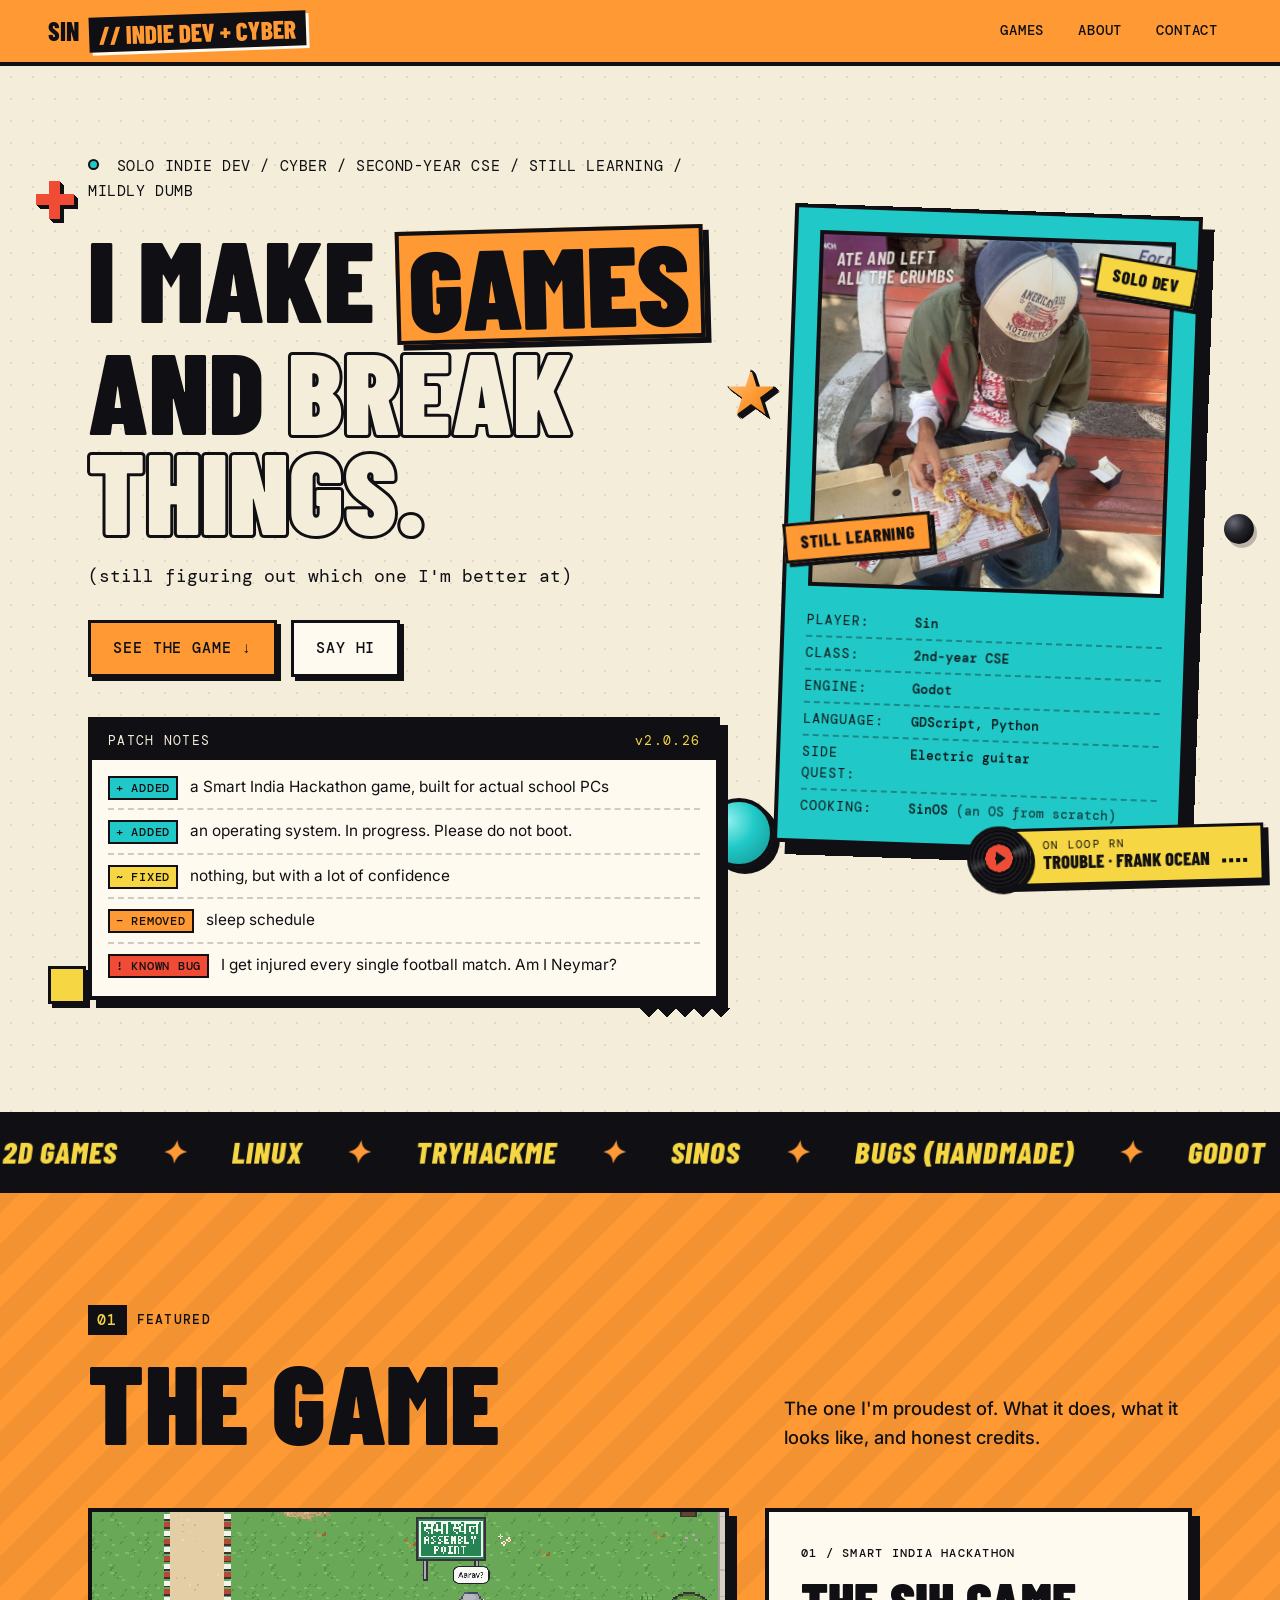
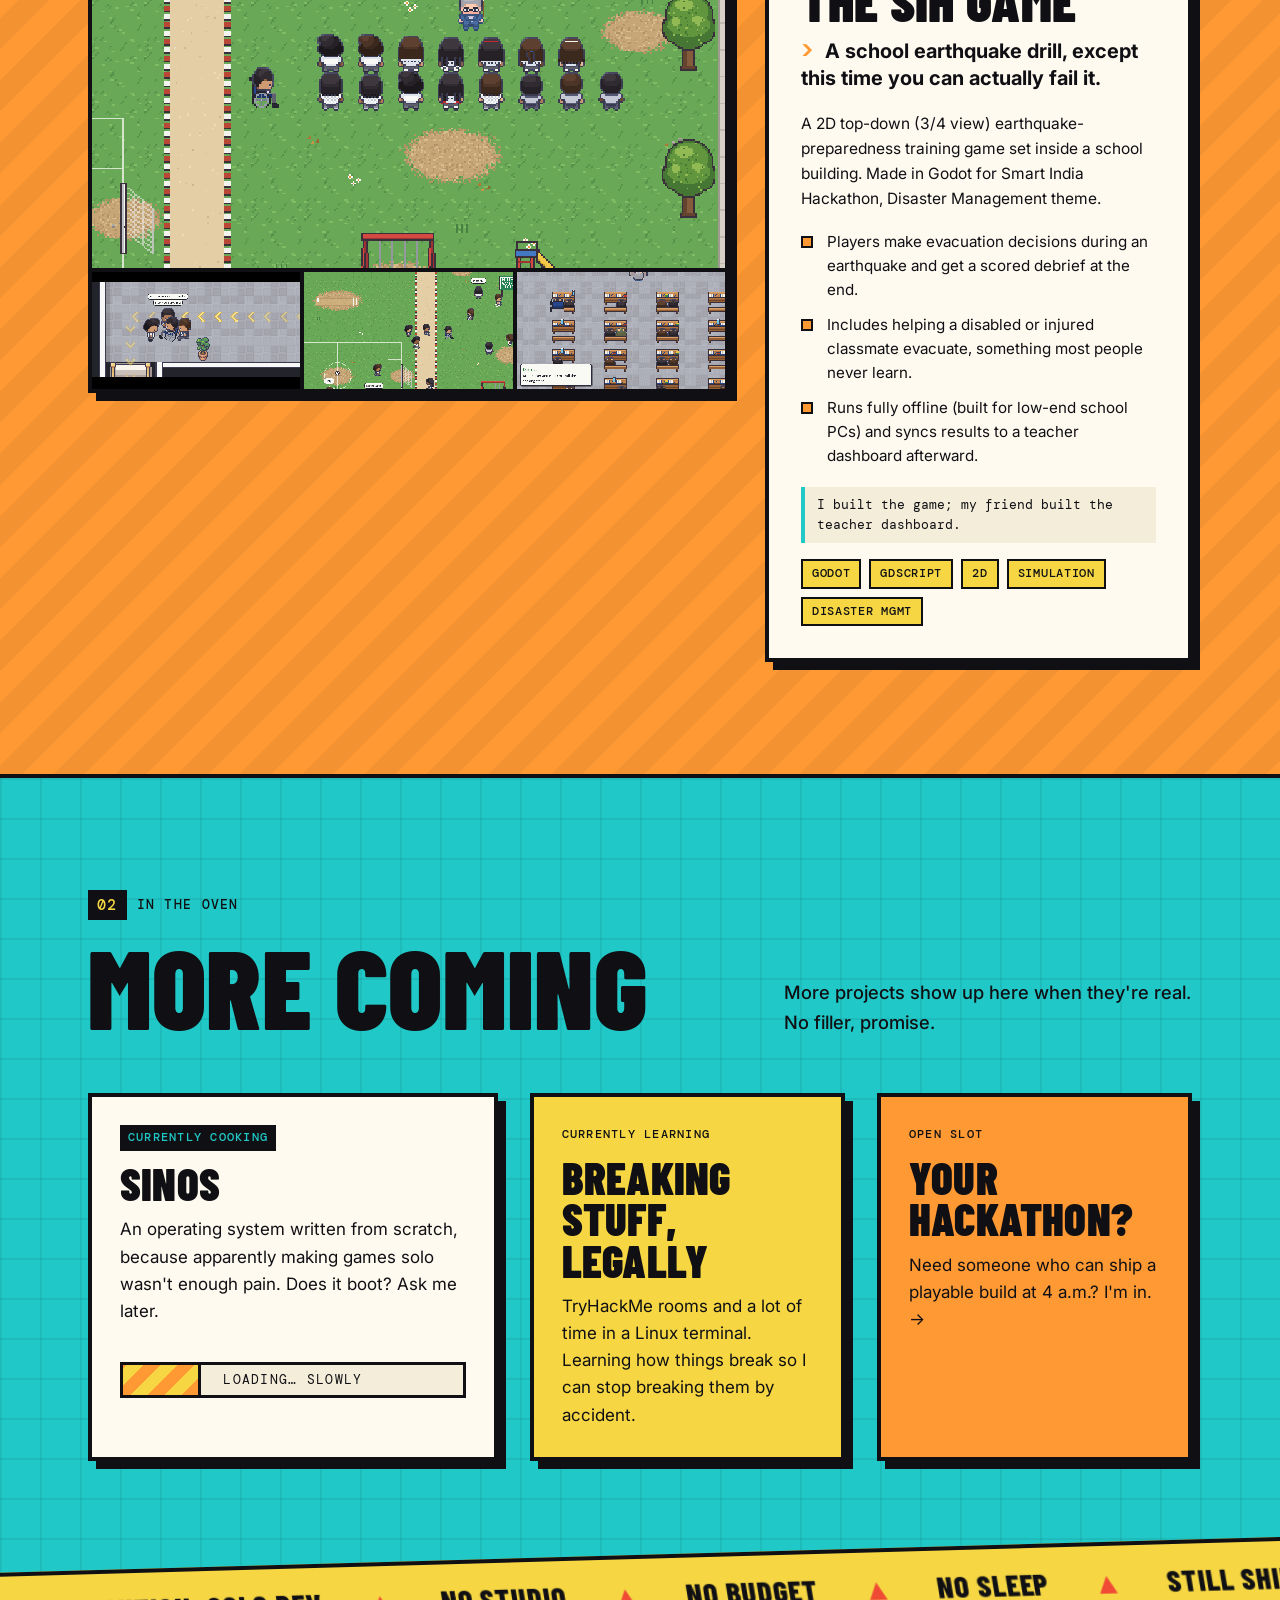
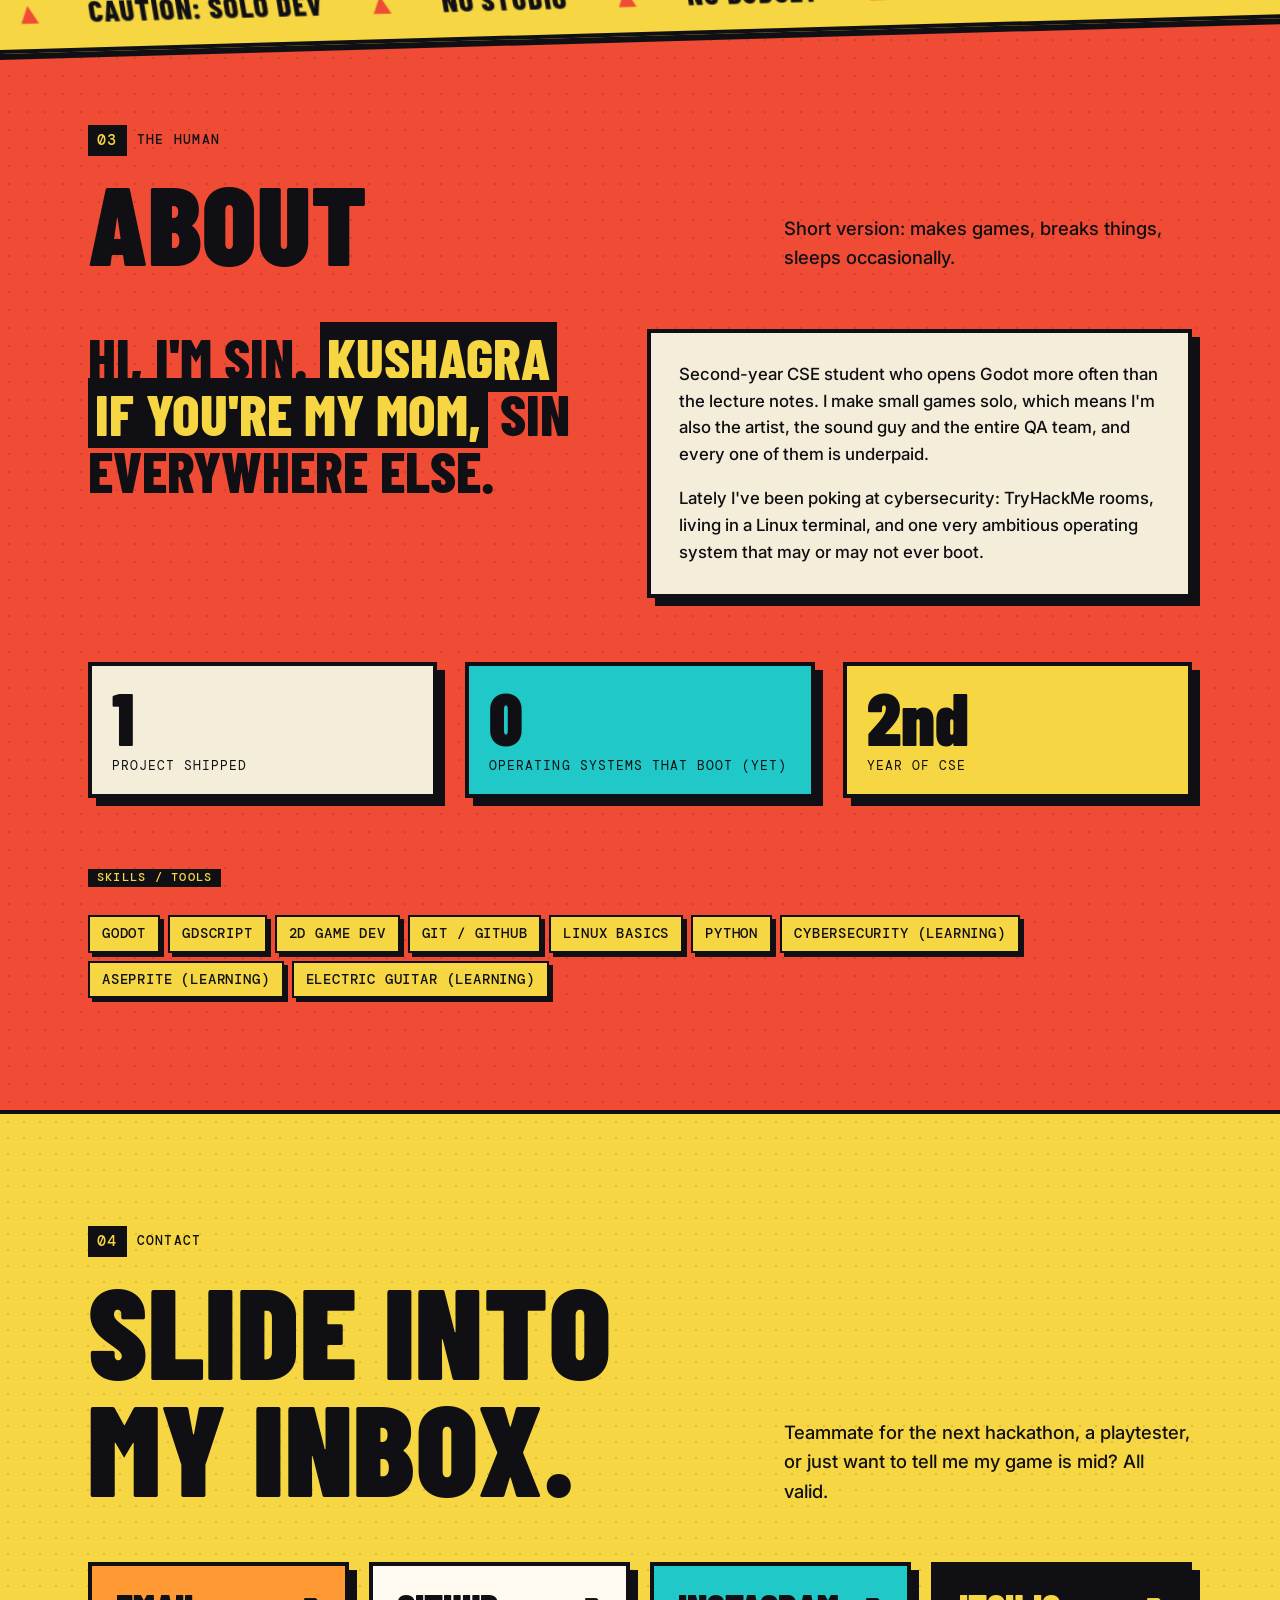
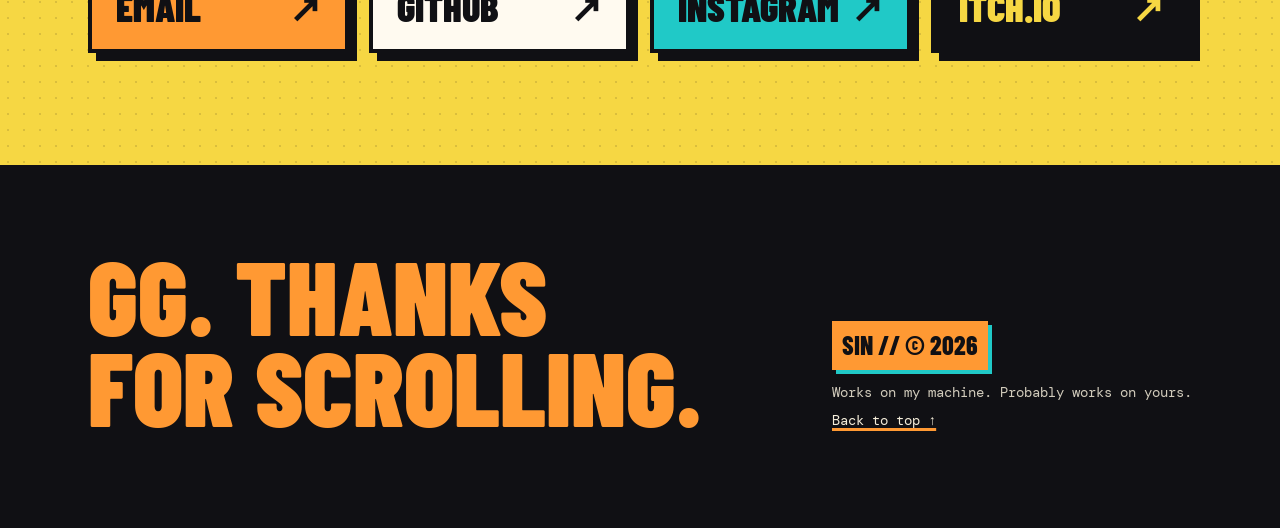
==== index.html @ 2dbda4a0 "Portfolio site" ====
<!DOCTYPE html>
<html lang="en">
<head>
  <meta charset="utf-8">
  <meta name="viewport" content="width=device-width, initial-scale=1">
  <title>SIN // INDIE DEV + CYBER</title>
  <meta name="description" content="Sin: solo indie game dev, second-year CSE student, learning cybersecurity. Makes games, breaks things.">
  <meta name="theme-color" content="#ff9933">
  <link rel="icon" href="data:image/svg+xml,%3Csvg xmlns='http://www.w3.org/2000/svg' viewBox='0 0 64 64'%3E%3Crect x='4' y='4' width='56' height='56' fill='%23ff9933' stroke='%23101014' stroke-width='6'/%3E%3Ctext x='32' y='45' font-family='Arial Black,Arial,sans-serif' font-weight='900' font-size='34' text-anchor='middle' fill='%23101014'%3ES%3C/text%3E%3C/svg%3E">

  <meta property="og:type" content="website">
  <meta property="og:title" content="SIN // INDIE DEV + CYBER">
  <meta property="og:description" content="I make games and break things. Still figuring out which one I'm better at.">
  <!-- TODO: once the site is live, add a preview image for link shares:
       <meta property="og:image" content="https://YOUR-USERNAME.github.io/REPO/assets/img/og.png"> -->

  <link rel="preconnect" href="https://fonts.googleapis.com">
  <link rel="preconnect" href="https://fonts.gstatic.com" crossorigin>
  <link href="https://fonts.googleapis.com/css2?family=Barlow+Condensed:wght@700;800;900&family=DM+Mono:wght@400;500&family=Inter:wght@400;500;700&display=swap" rel="stylesheet">
  <link rel="stylesheet" href="css/style.css">
</head>
<body>
  <a class="skip-link" href="#main">Skip to content</a>

  <!-- NAV -->
  <header class="topbar">
    <a class="badge" href="#top" aria-label="Sin, back to top">
      <span class="badge-name">SIN</span>
      <span class="badge-tag">// INDIE DEV + CYBER</span>
    </a>
    <nav class="nav" aria-label="Main">
      <a href="#games">Games</a>
      <a href="#about">About</a>
      <a href="#contact">Contact</a>
    </nav>
  </header>

  <main id="main">

    <!-- HERO (paper band) -->
    <section class="band band-paper hero" id="top">
      <!-- decorative floating shapes -->
      <div class="bg-shapes" aria-hidden="true">
        <span class="shape s-star"   style="--k:0.25"><i></i></span>
        <span class="shape s-circle" style="--k:0.12"><i></i></span>
        <span class="shape s-square" style="--k:0.3"><i></i></span>
        <span class="shape s-plus"   style="--k:0.18"><i></i></span>
        <span class="shape s-zig"    style="--k:0.22"><i></i></span>
        <span class="shape s-dot"    style="--k:0.2"><i></i></span>
      </div>
      <div class="wrap hero-grid">

        <div class="hero-text">
          <p class="status-line">
            <span class="dot" aria-hidden="true"></span>
            SOLO INDIE DEV / CYBER / SECOND-YEAR CSE / STILL LEARNING / MILDLY DUMB
          </p>
          <h1 class="headline">
            I make <mark>games</mark> and <span class="outline">break things.</span>
          </h1>
          <p class="subhead">(still figuring out which one I'm better at)</p>
          <div class="hero-actions">
            <a class="btn" href="#games">See the game ↓</a>
            <a class="btn btn-alt" href="#contact">Say hi</a>
          </div>
        </div>

        <!-- Profile card. Photo: save it as assets/img/me.jpg and it replaces the placeholder. -->
        <aside class="profile" aria-label="Profile" data-tilt="10">
          <div class="profile-screen">
            <div class="profile-placeholder" aria-hidden="true">
              <span class="profile-initial">S</span>
              <span class="profile-ph-text">no photo yet.<br>just vibes.</span>
            </div>
            <img class="profile-photo" src="assets/img/me.jpg" alt="Sin on a bench, face hidden under a cap, finishing a pizza" width="900" height="1200" fetchpriority="high" decoding="async" hidden>
            <span class="photo-caption">Ate and left<br>all the crumbs</span>
            <span class="tape tape-a">SOLO DEV</span>
            <span class="tape tape-b">STILL LEARNING</span>
          </div>
          <dl class="profile-stats">
            <div><dt>Player</dt><dd>Sin</dd></div>
            <div><dt>Class</dt><dd>2nd-year CSE</dd></div>
            <div><dt>Engine</dt><dd>Godot</dd></div>
            <div><dt>Language</dt><dd>GDScript, Python</dd></div>
            <div><dt>Side quest</dt><dd>Electric guitar</dd></div>
            <div><dt>Cooking</dt><dd>SinOS <span class="muted">(an OS from scratch)</span></dd></div>
          </dl>
        </aside>

        <div class="patch card">
          <p class="patch-title"><span>PATCH NOTES</span><span class="patch-ver">v2.0.26</span></p>
          <ul class="patch-list">
            <li><b class="p-add">+ ADDED</b> a Smart India Hackathon game, built for actual school PCs</li>
            <li><b class="p-add">+ ADDED</b> an operating system. In progress. Please do not boot.</li>
            <li><b class="p-fix">~ FIXED</b> nothing, but with a lot of confidence</li>
            <li><b class="p-del">− REMOVED</b> sleep schedule</li>
            <li><b class="p-bug">! KNOWN BUG</b> I get injured every single football match. Am I Neymar?</li>
          </ul>
        </div>

      </div>
    </section>

    <!-- TICKER (decorative) -->
    <div class="ticker" aria-hidden="true">
      <div class="ticker-track" data-dir="-1" data-speed="70">
        <span>GODOT</span><span>GDSCRIPT</span><span>2D GAMES</span><span>LINUX</span><span>TRYHACKME</span><span>SINOS</span><span>BUGS (HANDMADE)</span>
        <span>GODOT</span><span>GDSCRIPT</span><span>2D GAMES</span><span>LINUX</span><span>TRYHACKME</span><span>SINOS</span><span>BUGS (HANDMADE)</span>
      </div>
    </div>

    <!-- 01 GAMES (saffron band; cards come from js/projects.js) -->
    <section class="band band-saffron" id="games" aria-labelledby="games-title">
      <div class="wrap">
        <div class="section-head">
          <div>
            <p class="kicker"><span class="section-num">01</span> Featured</p>
            <h2 id="games-title">The game</h2>
          </div>
          <p class="section-desc">The one I'm proudest of. What it does, what it looks like, and honest credits.</p>
        </div>
        <div id="projects" class="projects">
          <noscript><p class="note">Turn on JavaScript to see the projects.</p></noscript>
        </div>
      </div>
    </section>

    <!-- 02 MORE COMING (teal band) -->
    <section class="band band-teal" id="more" aria-labelledby="more-title">
      <div class="wrap">
        <div class="section-head">
          <div>
            <p class="kicker"><span class="section-num">02</span> In the oven</p>
            <h2 id="more-title">More coming</h2>
          </div>
          <p class="section-desc">More projects show up here when they're real. No filler, promise.</p>
        </div>
        <div class="cook-grid">
          <article class="card cook cook-main">
            <p class="label">Currently cooking</p>
            <h3 class="cook-title">SinOS</h3>
            <p>An operating system written from scratch, because apparently making games solo wasn't enough pain. Does it boot? Ask me later.</p>
            <div class="progress" role="img" aria-label="Progress: loading, slowly">
              <span class="progress-fill"></span>
              <span class="progress-text">LOADING… SLOWLY</span>
            </div>
          </article>
          <article class="card cook cook-yellow">
            <p class="label">Currently learning</p>
            <h3 class="cook-title">Breaking stuff, legally</h3>
            <p>TryHackMe rooms and a lot of time in a Linux terminal. Learning how things break so I can stop breaking them by accident.</p>
          </article>
          <a class="card cook cook-saffron cook-link" href="#contact">
            <p class="label">Open slot</p>
            <h3 class="cook-title">Your hackathon?</h3>
            <p>Need someone who can ship a playable build at 4 a.m.? I'm in. →</p>
          </a>
        </div>
      </div>
    </section>

    <!-- BELT 2 (decorative, runs the other way) -->
    <div class="ticker ticker-alt" aria-hidden="true">
      <div class="ticker-track" data-dir="1" data-speed="55">
        <span>CAUTION: SOLO DEV</span><span>NO STUDIO</span><span>NO BUDGET</span><span>NO SLEEP</span><span>STILL SHIPPING</span><span>AM I NEYMAR</span>
        <span>CAUTION: SOLO DEV</span><span>NO STUDIO</span><span>NO BUDGET</span><span>NO SLEEP</span><span>STILL SHIPPING</span><span>AM I NEYMAR</span>
      </div>
    </div>

    <!-- 03 ABOUT (red band) -->
    <section class="band band-red" id="about" aria-labelledby="about-title">
      <div class="wrap">
        <div class="section-head">
          <div>
            <p class="kicker"><span class="section-num">03</span> The human</p>
            <h2 id="about-title">About</h2>
          </div>
          <p class="section-desc">Short version: makes games, breaks things, sleeps occasionally.</p>
        </div>
        <div class="about-grid">
          <p class="about-lead">Hi, I'm Sin. <span class="hl">Kushagra if you're my mom,</span> Sin everywhere else.</p>
          <div class="about-body">
            <p>Second-year CSE student who opens Godot more often than the lecture notes. I make small games solo, which means I'm also the artist, the sound guy and the entire QA team, and every one of them is underpaid.</p>
            <p>Lately I've been poking at cybersecurity: TryHackMe rooms, living in a Linux terminal, and one very ambitious operating system that may or may not ever boot.</p>
          </div>
        </div>

        <div class="stats">
          <div class="stat stat-paper"><span class="stat-num" data-count="projects">1</span><span class="stat-label">project shipped</span></div>
          <div class="stat stat-teal"><span class="stat-num">0</span><span class="stat-label">operating systems that boot (yet)</span></div>
          <div class="stat stat-yellow"><span class="stat-num">2nd</span><span class="stat-label">year of CSE</span></div>
        </div>

        <h3 class="label skills-label">Skills / tools</h3>
        <!-- Add a skill: copy one <li> and change the text. -->
        <ul class="tags tags-big">
          <li>Godot</li>
          <li>GDScript</li>
          <li>2D game dev</li>
          <li>Git / GitHub</li>
          <li>Linux basics</li>
          <li>Python</li>
          <li>Cybersecurity (learning)</li>
          <li>Aseprite (learning)</li>
          <li>Electric guitar (learning)</li>
        </ul>
      </div>
    </section>

    <!-- 04 CONTACT (yellow band) -->
    <section class="band band-yellow" id="contact" aria-labelledby="contact-title">
      <div class="wrap">
        <div class="section-head">
          <div>
            <p class="kicker"><span class="section-num">04</span> Contact</p>
            <h2 id="contact-title" class="contact-title">Slide into<br>my inbox.</h2>
          </div>
          <p class="section-desc">Teammate for the next hackathon, a playtester, or just want to tell me my game is mid? All valid.</p>
        </div>
        <!-- A button with an empty href stays hidden, so nothing shows up as a dead link. -->
        <div class="contact-links">
          <a class="contact-btn c-saffron" href="mailto:rickrolloperator@gmail.com" data-contact><span>Email</span><span aria-hidden="true">↗</span></a>
          <a class="contact-btn c-white" href="https://github.com/bigg-whale" data-contact target="_blank" rel="noopener"><span>GitHub</span><span aria-hidden="true">↗</span></a>
          <a class="contact-btn c-teal" href="https://www.instagram.com/yash_5am/" data-contact target="_blank" rel="noopener"><span>Instagram</span><span aria-hidden="true">↗</span></a>
          <a class="contact-btn c-ink" href="https://bigbonee.itch.io/" data-contact target="_blank" rel="noopener"><span>itch.io</span><span aria-hidden="true">↗</span></a>
        </div>
        <p class="contact-empty card">Links coming soon. Still picking usernames that aren't taken.</p>
      </div>
    </section>

  </main>

  <footer class="footer">
    <div class="wrap footer-inner">
      <p class="footer-big">GG. Thanks<br>for scrolling.</p>
      <div class="footer-meta">
        <p class="footer-brand">SIN // © 2026</p>
        <p class="footer-joke">Works on my machine. Probably works on yours.</p>
        <a class="footer-top" href="#top">Back to top ↑</a>
      </div>
    </div>
  </footer>

  <!-- Music player. Never autoplays. Swap the song: replace assets/audio/trouble.mp3 and edit the track name below. -->
  <div class="player" id="player">
    <button class="player-btn disc" type="button" aria-label="Play music" aria-pressed="false">
      <span class="disc-spin" aria-hidden="true"></span>
      <span class="icon-play" aria-hidden="true"></span>
    </button>
    <div class="player-info">
      <span class="player-label">ON LOOP RN</span>
      <span class="player-track">Trouble · Frank Ocean</span>
    </div>
    <span class="eq" aria-hidden="true"><i></i><i></i><i></i><i></i></span>
    <audio src="assets/audio/trouble.mp3" preload="none" loop></audio>
  </div>

  <script src="js/projects.js"></script>
  <script src="js/render.js"></script>
  <script src="js/player.js"></script>
  <script src="js/motion.js"></script>
</body>
</html>
---- css/style.css ----
/* =====================================================================
   SIN // PORTFOLIO
   Change any colour here and it updates everywhere.
   ===================================================================== */
:root {
  --paper:   #f4edda;  /* background */
  --saffron: #ff9933;  /* MAIN: nav bar, highlights, buttons */
  --yellow:  #f6d743;  /* tags, small highlights */
  --teal:    #20c9c7;  /* contrast accent */
  --ink:     #101014;  /* text + borders */
  --white:   #fffaf0;  /* card backgrounds */
  --red:     #ef4b35;  /* About band */
  --border:  4px solid var(--ink);
  --shadow:  8px 8px 0 var(--ink);
  --shadow-sm: 4px 4px 0 var(--ink);

  --font-head: "Barlow Condensed", "Arial Narrow", Impact, sans-serif;
  --font-body: "Inter", system-ui, -apple-system, "Segoe UI", sans-serif;
  --font-mono: "DM Mono", ui-monospace, "Cascadia Mono", Consolas, monospace;

  --max: 1200px;
  --gutter: clamp(16px, 4vw, 48px);
}

/* ---------- base ---------- */
*, *::before, *::after { box-sizing: border-box; }

html { overflow-x: clip; scroll-behavior: smooth; scroll-padding-top: 80px; -webkit-text-size-adjust: 100%; }

body {
  margin: 0;
  background: var(--paper);
  color: var(--ink);
  font-family: var(--font-body);
  font-size: 17px;
  line-height: 1.6;
  overflow-x: clip;
}

img, video { display: block; max-width: 100%; height: auto; }

h1, h2, h3 { margin: 0; font-family: var(--font-head); text-transform: uppercase; line-height: 0.92; letter-spacing: 0.005em; }

p { margin: 0 0 1em; }
p:last-child { margin-bottom: 0; }

a { color: inherit; text-decoration: underline; text-decoration-color: var(--saffron); text-decoration-thickness: 3px; text-underline-offset: 3px; }

:focus-visible { outline: 3px solid var(--teal); outline-offset: 3px; }
.band-teal :focus-visible { outline-color: var(--ink); }

.muted { opacity: 0.7; }

.skip-link {
  position: absolute; left: 8px; top: -100px; z-index: 100;
  background: var(--ink); color: var(--paper); padding: 8px 14px; font-family: var(--font-mono);
}
.skip-link:focus { top: 8px; }

.label {
  font-family: var(--font-mono);
  font-size: 0.78rem;
  font-weight: 500;
  letter-spacing: 0.1em;
  text-transform: uppercase;
  margin: 0 0 0.75rem;
}

/* ---------- full-width colour bands ---------- */
.wrap { max-width: var(--max); margin: 0 auto; padding: 0 var(--gutter); }

.band { padding: clamp(64px, 9vw, 112px) 0; border-bottom: var(--border); position: relative; }
/* Each band's pattern lives on its own layer (::before) so the drift
   animation is a cheap transform instead of a repaint every frame. */
.band-paper, .band-teal, .band-red, .band-yellow { overflow: hidden; }
.band-paper::before, .band-teal::before, .band-red::before, .band-yellow::before {
  content: ""; position: absolute; inset: -40px; z-index: 0; pointer-events: none;
  background-position: 40px 40px; /* keeps the dots exactly where they were before the layer moved */
}
.band > .wrap { position: relative; z-index: 1; }

.band-paper { background-color: var(--paper); --tile: 22px; }
.band-paper::before {
  background-image: radial-gradient(rgba(16, 16, 20, 0.09) 1.2px, transparent 1.2px);
  background-size: 22px 22px;
}
.band-saffron { background-color: var(--saffron); overflow: hidden; }
.band-saffron::before {
  content: ""; position: absolute; top: 0; bottom: 0; left: -80px; right: -80px; z-index: 0; pointer-events: none;
  background-image: repeating-linear-gradient(-45deg, transparent 0 22px, rgba(16, 16, 20, 0.05) 22px 44px);
}
.band-saffron > .wrap { position: relative; z-index: 1; }
.band-teal { background-color: var(--teal); --tile: 40px; }
.band-teal::before {
  background-image:
    linear-gradient(rgba(16, 16, 20, 0.07) 2px, transparent 2px),
    linear-gradient(90deg, rgba(16, 16, 20, 0.07) 2px, transparent 2px);
  background-size: 40px 40px;
}
.band-red { background-color: var(--red); --tile: -18px; }
.band-red::before {
  background-image: radial-gradient(rgba(16, 16, 20, 0.14) 1.5px, transparent 1.5px);
  background-size: 18px 18px;
}
.band-yellow { background-color: var(--yellow); --tile: 16px; }
.band-yellow::before {
  background-image: radial-gradient(rgba(16, 16, 20, 0.12) 1.5px, transparent 1.5px);
  background-size: 16px 16px;
}

/* ---------- nav ---------- */
.topbar {
  position: sticky; top: 0; z-index: 50;
  display: flex; align-items: center; justify-content: space-between; flex-wrap: wrap;
  gap: 10px 24px;
  padding: 12px var(--gutter);
  background: var(--saffron);
  border-bottom: var(--border);
}

.badge { display: inline-flex; align-items: center; gap: 10px; text-decoration: none; font-family: var(--font-head); font-weight: 800; font-size: 1.6rem; line-height: 1; text-transform: uppercase; }
.badge-tag {
  background: var(--ink); color: var(--saffron);
  padding: 5px 10px 4px;
  transform: rotate(-2deg);
  box-shadow: 3px 3px 0 var(--white);
}

.nav { display: flex; gap: 6px; }
.nav a {
  font-family: var(--font-mono); font-size: 0.85rem; font-weight: 500; text-transform: uppercase; letter-spacing: 0.06em;
  text-decoration: none;
  padding: 6px 12px;
  border: 2px solid transparent;
}
.nav a:hover { border-color: var(--ink); background: var(--white); box-shadow: 3px 3px 0 var(--ink); }

/* ---------- section heads: title left, line right ---------- */
.section-head {
  display: flex; flex-wrap: wrap; align-items: flex-end; justify-content: space-between;
  gap: 16px 48px; margin-bottom: clamp(32px, 5vw, 56px);
}
.kicker {
  display: flex; align-items: center; gap: 10px; margin: 0 0 14px;
  font-family: var(--font-mono); font-size: 0.8rem; font-weight: 500; letter-spacing: 0.1em; text-transform: uppercase;
}
.section-num {
  font-family: var(--font-mono); font-weight: 500; font-size: 0.95rem;
  background: var(--ink); color: var(--yellow);
  padding: 3px 9px;
}
.section-head h2 { font-size: clamp(3rem, 10vw, 7rem); font-weight: 900; }
.section-desc { max-width: 34ch; font-size: clamp(1rem, 2vw, 1.15rem); font-weight: 500; margin: 0; }

/* ---------- buttons ---------- */
.btn {
  display: inline-block;
  font-family: var(--font-mono); font-weight: 500; font-size: 0.95rem; text-transform: uppercase; letter-spacing: 0.06em;
  text-decoration: none;
  padding: 13px 22px;
  background: var(--saffron); color: var(--ink);
  border: 3px solid var(--ink); box-shadow: var(--shadow-sm);
  transition: transform 0.12s ease, box-shadow 0.12s ease;
}
.btn-alt { background: var(--white); }
.btn:hover { transform: translate(-2px, -2px); box-shadow: 6px 6px 0 var(--ink); }
.btn:active { transform: translate(4px, 4px); box-shadow: 0 0 0 var(--ink); }
.band-saffron .btn:not(.btn-alt) { background: var(--yellow); }

/* ---------- cards ---------- */
.card {
  background: var(--white);
  border: var(--border);
  box-shadow: var(--shadow);
  transition: transform 0.15s ease, box-shadow 0.15s ease;
}
.card:hover { transform: translate(-3px, -3px); box-shadow: 11px 11px 0 var(--ink); }

/* =====================================================================
   HERO
   ===================================================================== */
.hero { padding-top: clamp(48px, 7vw, 88px); }

.hero-grid {
  display: grid;
  grid-template-columns: minmax(0, 1.55fr) minmax(280px, 1fr);
  grid-template-areas:
    "text  profile"
    "patch profile";
  gap: 40px clamp(32px, 5vw, 72px);
  align-items: start;
}
.hero-text { grid-area: text; }
.profile   { grid-area: profile; }
.patch     { grid-area: patch; }

.status-line {
  font-family: var(--font-mono); font-size: clamp(0.78rem, 2vw, 0.92rem); letter-spacing: 0.04em; line-height: 1.7;
  margin-bottom: 24px;
}
.dot {
  display: inline-block; width: 11px; height: 11px; margin-right: 8px; vertical-align: 1px;
  background: var(--teal); border: 2px solid var(--ink); border-radius: 50%;
  animation: blink 2.4s steps(1) infinite;
}
@keyframes blink { 50% { opacity: 0.2; } }

.headline { font-size: clamp(3.4rem, 9vw, 7.1rem); font-weight: 900; line-height: 0.88; }
.headline mark {
  background: var(--saffron); color: var(--ink);
  padding: 0 0.08em; margin: 0 -0.02em;
  border: var(--border); box-shadow: 6px 6px 0 var(--ink);
  display: inline-block; line-height: 0.92; transform: rotate(-1.5deg);
}
.headline .outline { color: var(--paper); -webkit-text-stroke: 6px var(--ink); paint-order: stroke fill; }
@supports not (-webkit-text-stroke: 1px black) { .headline .outline { color: var(--teal); } }

.subhead { font-family: var(--font-mono); font-size: clamp(0.95rem, 2.2vw, 1.1rem); margin: 22px 0 30px; }

.hero-actions, .project-links { display: flex; flex-wrap: wrap; gap: 14px; }

/* ---------- profile card ---------- */
.profile {
  position: relative;
  background: var(--teal);
  border: var(--border);
  box-shadow: 12px 12px 0 var(--ink);
  padding: 22px 22px 18px;
  transform: perspective(900px) rotate(2deg) rotateX(var(--rx, 0deg)) rotateY(var(--ry, 0deg));
  margin-top: 110px;
  transition: transform 0.2s ease;
}

.profile-screen {
  position: relative;
  aspect-ratio: 1;
  background: var(--ink);
  border: var(--border);
}
.profile-photo { position: absolute; inset: 0; width: 100%; height: 100%; object-fit: cover; object-position: center 40%; }
.profile-placeholder {
  position: absolute; inset: 0;
  display: flex; flex-direction: column; align-items: center; justify-content: center; gap: 6px;
  background:
    repeating-linear-gradient(0deg, rgba(255, 250, 240, 0.05) 0 2px, transparent 2px 5px),
    var(--ink);
  color: var(--saffron); text-align: center;
}
.profile-initial { font-family: var(--font-head); font-weight: 900; font-size: clamp(7rem, 16vw, 11rem); line-height: 0.8; color: var(--saffron); text-shadow: 6px 6px 0 var(--teal); }
.profile-ph-text { font-family: var(--font-mono); font-size: 0.8rem; color: var(--paper); opacity: 0.8; letter-spacing: 0.06em; }

.tape {
  position: absolute; z-index: 2;
  font-family: var(--font-head); font-weight: 800; font-size: 1.1rem; letter-spacing: 0.04em; text-transform: uppercase; line-height: 1;
  padding: 8px 14px;
  border: 3px solid var(--ink);
  box-shadow: var(--shadow-sm);
}
.tape-a { top: 16px; right: -26px; background: var(--yellow); transform: rotate(8deg); }
.tape-b { bottom: 26px; left: -30px; background: var(--saffron); transform: rotate(-7deg); }

.profile-stats { margin: 18px 0 0; font-family: var(--font-mono); font-size: 0.82rem; }
.profile-stats div { display: grid; grid-template-columns: 7.5em 1fr; gap: 10px; padding: 5px 0; border-bottom: 2px dashed rgba(16, 16, 20, 0.35); }
.profile-stats div:last-child { border-bottom: 0; }
.profile-stats dt { text-transform: uppercase; letter-spacing: 0.08em; }
.profile-stats dt::after { content: ":"; }
.profile-stats dd { margin: 0; font-weight: 500; }

/* ---------- patch notes ---------- */
.patch { padding: 0; max-width: 680px; }
.patch-title {
  display: flex; justify-content: space-between; align-items: center; margin: 0;
  background: var(--ink); color: var(--paper);
  font-family: var(--font-mono); font-size: 0.82rem; letter-spacing: 0.1em;
  padding: 9px 16px;
}
.patch-ver { color: var(--yellow); }
.patch-list { list-style: none; margin: 0; padding: 6px 16px 10px; }
.patch-list li { padding: 9px 0; border-bottom: 2px dashed rgba(16, 16, 20, 0.2); font-size: 0.96rem; }
.patch-list li:last-child { border-bottom: 0; }
.patch-list b { font-family: var(--font-mono); font-weight: 500; font-size: 0.78rem; letter-spacing: 0.06em; margin-right: 8px; padding: 2px 6px; border: 2px solid var(--ink); white-space: nowrap; }
.p-add { background: var(--teal); }
.p-fix { background: var(--yellow); }
.p-del { background: var(--saffron); }
.p-bug { background: var(--red); }

/* ---------- ticker ---------- */
.ticker {
  background: var(--ink); color: var(--yellow);
  border-bottom: var(--border);
  overflow: hidden; white-space: nowrap;
  font-family: var(--font-head); font-weight: 800; font-size: clamp(1.3rem, 3vw, 1.9rem); text-transform: uppercase; letter-spacing: 0.03em;
  padding: 12px 0;
}
.ticker-track { display: inline-flex; animation: ticker 32s linear infinite; }
.ticker span { padding: 0 22px; }
.ticker span::after { content: "✦"; margin-left: 44px; color: var(--saffron); }
@keyframes ticker { to { transform: translateX(-50%); } }

/* =====================================================================
   01 GAMES
   ===================================================================== */
.projects { display: grid; gap: 48px; }

.feature {
  display: grid;
  grid-template-columns: minmax(0, 1.5fr) minmax(0, 1fr);
  gap: clamp(24px, 3vw, 36px);
  align-items: start;
}
.feature-media { overflow: hidden; }
.feature-media .media { border-bottom: 0; }
.feature-info { padding: clamp(22px, 3vw, 32px); }

.media { border-bottom: var(--border); background: var(--ink); }
.media-main { width: 100%; aspect-ratio: 16 / 10; object-fit: cover; background: var(--ink); }

.media-placeholder {
  aspect-ratio: 16 / 10;
  display: flex; flex-direction: column; align-items: center; justify-content: center; gap: 10px;
  text-align: center; padding: 20px;
  background:
    repeating-linear-gradient(0deg, rgba(255, 250, 240, 0.04) 0 2px, transparent 2px 5px),
    var(--ink);
  color: var(--paper);
}
.media-placeholder-big { font-family: var(--font-head); font-weight: 900; text-transform: uppercase; font-size: clamp(1.8rem, 4.5vw, 3.2rem); line-height: 1; background: var(--yellow); color: var(--ink); border: 3px solid var(--ink); padding: 6px 14px; box-shadow: 5px 5px 0 var(--saffron); transform: rotate(-2deg); }
.media-placeholder-small { font-family: var(--font-mono); font-size: 0.85rem; opacity: 0.8; }

.shots { display: grid; }
.shots-multi { grid-template-columns: repeat(2, 1fr); gap: 4px; background: var(--ink); }
.shots-multi .shot:first-child { grid-column: 1 / -1; }
.shot { display: block; overflow: hidden; }
.shots-n4 { grid-template-columns: repeat(3, 1fr); }
.shot img { width: 100%; aspect-ratio: 16 / 9; object-fit: cover; image-rendering: pixelated; transition: transform 0.25s ease; }
.shot:hover img { transform: scale(1.03); }

.project-body { padding: clamp(20px, 3.5vw, 32px); }
.project-title { font-size: clamp(2.2rem, 5vw, 3.4rem); font-weight: 900; margin-bottom: 12px; }
.project-hook { font-size: clamp(1.08rem, 2.2vw, 1.25rem); font-weight: 700; line-height: 1.35; }
.project-hook::before { content: "> "; font-family: var(--font-mono); color: var(--saffron); }
.project-blurb { font-size: 0.97rem; }

.bullets { list-style: none; margin: 18px 0; padding: 0; display: grid; gap: 10px; font-size: 0.95rem; }
.bullets li { position: relative; padding-left: 26px; }
.bullets li::before {
  content: ""; position: absolute; left: 0; top: 0.42em;
  width: 12px; height: 12px; background: var(--saffron); border: 2px solid var(--ink);
}

.project-role { font-family: var(--font-mono); font-size: 0.8rem; background: var(--paper); border-left: 4px solid var(--teal); padding: 8px 12px; }
.project-links { margin-top: 22px; }

.project-grid { display: grid; gap: 32px; grid-template-columns: repeat(auto-fill, minmax(min(100%, 340px), 1fr)); }
.project-grid .project-title { font-size: clamp(1.8rem, 4vw, 2.4rem); }

/* ---------- tags ---------- */
.tags { list-style: none; margin: 16px 0 0; padding: 0; display: flex; flex-wrap: wrap; gap: 8px; }
.tags li {
  font-family: var(--font-mono); font-size: 0.75rem; font-weight: 500; text-transform: uppercase; letter-spacing: 0.06em;
  background: var(--yellow); color: var(--ink); border: 2px solid var(--ink); padding: 3px 9px;
}

/* =====================================================================
   02 MORE COMING
   ===================================================================== */
.cook-grid { display: grid; grid-template-columns: 1.3fr 1fr 1fr; gap: clamp(20px, 3vw, 32px); align-items: stretch; }
.cook { padding: clamp(20px, 3vw, 28px); display: flex; flex-direction: column; }
.cook-title { font-size: clamp(2rem, 4vw, 2.8rem); font-weight: 900; margin-bottom: 12px; }
.cook-yellow { background: var(--yellow); }
.cook-saffron { background: var(--saffron); }
.cook-link { text-decoration: none; }
.cook-link:hover .cook-title { text-decoration: underline; text-decoration-color: var(--ink); text-decoration-thickness: 4px; }
.cook-main .label { display: inline-block; align-self: flex-start; background: var(--ink); color: var(--teal); padding: 3px 8px; }

.progress { position: relative; margin-top: auto; height: 36px; border: 3px solid var(--ink); background: var(--paper); overflow: hidden; }
.cook-main p + .progress { margin-top: 20px; }
.progress-fill { position: absolute; inset: 0 auto 0 0; width: 23%; background: repeating-linear-gradient(-45deg, var(--saffron) 0 12px, var(--yellow) 12px 24px); border-right: 3px solid var(--ink); }
.progress-text { position: relative; display: flex; align-items: center; justify-content: center; height: 100%; font-family: var(--font-mono); font-size: 0.8rem; letter-spacing: 0.1em; }

/* =====================================================================
   03 ABOUT (red)
   ===================================================================== */
.about-grid { display: grid; grid-template-columns: 1fr 1.1fr; gap: clamp(28px, 5vw, 72px); align-items: start; }
.about-lead { font-family: var(--font-head); font-weight: 800; text-transform: uppercase; font-size: clamp(2.2rem, 5vw, 3.6rem); line-height: 0.98; margin: 0; }
.about-lead .hl { color: var(--yellow); background: var(--ink); padding: 0 0.12em; box-decoration-break: clone; -webkit-box-decoration-break: clone; }
.about-body { font-size: 1.05rem; font-weight: 500; background: var(--paper); border: var(--border); box-shadow: var(--shadow); padding: clamp(20px, 3vw, 28px); }

.stats { display: grid; grid-template-columns: repeat(3, 1fr); gap: clamp(16px, 2.5vw, 28px); margin: clamp(40px, 6vw, 64px) 0; }
.stat {
  display: flex; flex-direction: column; gap: 6px;
  padding: 18px 20px; color: var(--ink);
  border: var(--border); box-shadow: var(--shadow);
}
.stat-paper { background: var(--paper); }
.stat-teal { background: var(--teal); }
.stat-yellow { background: var(--yellow); }
.stat-num { font-family: var(--font-head); font-weight: 900; font-size: clamp(3rem, 7vw, 4.6rem); line-height: 0.9; }
.stat-label { font-family: var(--font-mono); font-size: 0.8rem; text-transform: uppercase; letter-spacing: 0.08em; }

.skills-label { display: inline-block; background: var(--ink); color: var(--yellow); padding: 3px 9px; }
.tags-big li { font-size: 0.85rem; padding: 6px 12px; box-shadow: var(--shadow-sm); }

/* =====================================================================
   04 CONTACT
   ===================================================================== */
.contact-title { font-size: clamp(3.2rem, 11vw, 8rem) !important; }

.contact-links { display: grid; grid-template-columns: repeat(auto-fit, minmax(min(100%, 230px), 1fr)); gap: 20px; }
.contact-btn {
  display: flex; justify-content: space-between; align-items: center;
  font-family: var(--font-head); font-weight: 900; font-size: clamp(1.7rem, 3.4vw, 2.4rem); text-transform: uppercase; line-height: 1; gap: 12px;
  text-decoration: none;
  padding: 22px 24px;
  border: var(--border); box-shadow: var(--shadow);
  transition: transform 0.12s ease, box-shadow 0.12s ease;
}
.contact-btn:hover { transform: translate(-3px, -3px); box-shadow: 11px 11px 0 var(--ink); }
.contact-btn:active { transform: translate(6px, 6px); box-shadow: 0 0 0 var(--ink); }
.c-saffron { background: var(--saffron); }
.c-white { background: var(--white); }
.c-teal { background: var(--teal); }
.c-ink { background: var(--ink); color: var(--yellow); }

/* Never show a contact button that goes nowhere. */
.contact-links a[href=""], .contact-links a:not([href]) { display: none; }
.contact-empty { display: none; font-family: var(--font-mono); font-size: 0.95rem; padding: 18px 22px; max-width: 560px; }
.contact-links:not(:has(a[href]:not([href=""]))) { display: none; }
.contact-links:not(:has(a[href]:not([href=""]))) + .contact-empty { display: block; }

/* =====================================================================
   FOOTER
   ===================================================================== */
.footer { background: var(--ink); color: var(--paper); padding: clamp(48px, 7vw, 80px) 0 40px; }
.footer-inner { display: flex; flex-wrap: wrap; justify-content: space-between; align-items: flex-end; gap: 28px 48px; }
.footer p { margin: 0; }
.footer-big { font-family: var(--font-head); font-weight: 900; text-transform: uppercase; font-size: clamp(3rem, 9vw, 6.5rem); line-height: 0.88; color: var(--saffron); }
.footer-meta { display: grid; gap: 6px; justify-items: start; }
.footer-brand { font-family: var(--font-head); font-weight: 800; font-size: 1.6rem; background: var(--saffron); color: var(--ink); padding: 4px 10px; box-shadow: 4px 4px 0 var(--teal); margin-bottom: 6px !important; }
.footer-joke { font-family: var(--font-mono); font-size: 0.85rem; opacity: 0.85; }
.footer-top { font-family: var(--font-mono); font-size: 0.85rem; }

.note { font-family: var(--font-mono); }

/* =====================================================================
   RESPONSIVE
   ===================================================================== */
@media (max-width: 960px) {
  .hero-grid {
    grid-template-columns: 1fr;
    grid-template-areas: "text" "profile" "patch";
  }
  .profile { max-width: 420px; width: calc(100% - 24px); justify-self: center; margin-top: 16px; }
  .feature { grid-template-columns: 1fr; }
  .cook-grid { grid-template-columns: 1fr 1fr; }
  .cook-main { grid-column: 1 / -1; }
  .about-grid { grid-template-columns: 1fr; }
}

@media (max-width: 640px) {
  body { font-size: 16px; }
  html { scroll-padding-top: 104px; }
  .topbar { padding-top: 10px; padding-bottom: 10px; }
  .badge { font-size: 1.35rem; }
  .nav { width: 100%; justify-content: space-between; }
  .nav a { padding: 4px 8px; }
  .headline .outline { -webkit-text-stroke-width: 4px; }
  .headline mark { box-shadow: 4px 4px 0 var(--ink); border-width: 3px; }
  .card { box-shadow: 6px 6px 0 var(--ink); }
  .profile { box-shadow: 8px 8px 0 var(--ink); padding: 16px 16px 14px; }
  .tape { font-size: 0.95rem; padding: 6px 10px; }
  .tape-a { right: -14px; }
  .tape-b { left: -16px; }
  .cook-grid { grid-template-columns: 1fr; }
  .stats { grid-template-columns: 1fr; }
  .stat { flex-direction: row; align-items: center; gap: 16px; box-shadow: 6px 6px 0 var(--ink); }
  .stat-num { min-width: 2.2ch; }
  .hero-actions .btn, .project-links .btn { flex: 1 1 auto; text-align: center; }
  .section-head h2 { font-size: clamp(3rem, 15vw, 4.5rem); }
}

/* ---------- reduced motion ---------- */
@media (prefers-reduced-motion: reduce) {
  html { scroll-behavior: auto; }
  *, *::before, *::after { animation: none !important; transition: none !important; }
  .card:hover, .btn:hover, .contact-btn:hover { transform: none; }
}

/* =====================================================================
   MUSIC PLAYER (bottom-right)
   ===================================================================== */
.player {
  position: fixed; right: 16px; bottom: 16px; z-index: 60;
  display: flex; align-items: center; gap: 12px;
  padding: 8px 14px 8px 8px;
  background: var(--yellow);
  border: 3px solid var(--ink);
  box-shadow: 5px 5px 0 var(--ink);
  transform: rotate(-1.5deg);
}
.player[hidden] { display: none; }
.player-btn {
  width: 44px; height: 44px; flex: none;
  display: grid; place-items: center;
  background: var(--ink); color: var(--yellow);
  border: 0; cursor: pointer;
  transition: transform 0.1s ease;
}
.player-btn:hover { transform: scale(1.06); }
.player-btn:active { transform: scale(0.94); }
.icon-play { width: 0; height: 0; border-left: 14px solid currentColor; border-top: 9px solid transparent; border-bottom: 9px solid transparent; margin-left: 4px; }
.is-playing .icon-play { width: 14px; height: 16px; border: 0; margin: 0; border-left: 5px solid currentColor; border-right: 5px solid currentColor; }
.player-info { display: grid; line-height: 1.15; }
.player-label { font-family: var(--font-mono); font-size: 0.66rem; letter-spacing: 0.12em; }
.player-track { font-family: var(--font-head); font-weight: 800; font-size: 1.15rem; text-transform: uppercase; white-space: nowrap; }

.eq { display: flex; align-items: flex-end; gap: 3px; height: 20px; }
.eq i { width: 4px; height: 4px; background: var(--ink); display: block; }
.is-playing .eq i { animation: eq 0.9s ease-in-out infinite alternate; }
.is-playing .eq i:nth-child(2) { animation-delay: -0.3s; }
.is-playing .eq i:nth-child(3) { animation-delay: -0.6s; }
.is-playing .eq i:nth-child(4) { animation-delay: -0.15s; }
@keyframes eq { from { height: 4px; } to { height: 20px; } }

/* keep the footer text clear of the player */
.footer { padding-bottom: 96px; }

@media (max-width: 640px) {
  .player { right: 12px; bottom: 12px; padding: 6px 10px 6px 6px; gap: 10px; }
  .player-btn { width: 38px; height: 38px; }
  .player-track { font-size: 1rem; }
}

/* =====================================================================
   SECOND BELT (yellow, tilted, runs the other way)
   ===================================================================== */
.ticker-alt {
  position: relative; z-index: 3;
  width: calc(100% + 60px); margin: -22px -30px;
  background: var(--yellow); color: var(--ink);
  border-top: var(--border);
  transform: rotate(-1.6deg);
  box-shadow: 0 6px 0 var(--ink);
}
.ticker-alt span::after { color: var(--red); content: "▲"; }

/* =====================================================================
   MOTION (only when js/motion.js runs; reduced-motion users never get it)
   Pattern: hidden state lives under :not(.is-in); the animation uses
   fill-mode "backwards" so hover effects still work after it finishes.
   ===================================================================== */
@keyframes rise   { from { opacity: 0; transform: translateY(42px); } }
@keyframes wordUp { from { opacity: 0; transform: translateY(100%); } }
@keyframes fadeUp { from { opacity: 0; transform: translateY(16px); } }
@keyframes slam   { 0% { opacity: 0; transform: scale(1.35) rotate(-6deg); } 100% { opacity: 1; transform: rotate(-1.5deg); } }
@keyframes swingIn { from { opacity: 0; transform: perspective(900px) translateX(160px) rotate(20deg); } 70% { transform: perspective(900px) translateX(-8px) rotate(-1deg); } }
@keyframes slapA  { from { opacity: 0; transform: scale(2.6) rotate(30deg); } }
@keyframes slapB  { from { opacity: 0; transform: scale(2.6) rotate(-30deg); } }
@keyframes charUp { from { opacity: 0; transform: translateY(0.7em) rotate(10deg); } }
@keyframes playerIn { from { opacity: 0; transform: translateY(120px) rotate(-1.5deg); } }
@keyframes fill   { from { width: 0; } }
@keyframes stuck  { 50% { width: 26%; } }
@keyframes glitch {
  0%, 100% { text-shadow: none; transform: none; }
  20% { text-shadow: -3px 0 var(--red), 3px 0 var(--white); transform: translateX(2px); }
  40% { text-shadow: 3px 0 var(--red), -3px 0 var(--white); transform: translateX(-2px); }
  60% { text-shadow: none; transform: skewX(-12deg); }
}

/* --- hero entrance --- */
.js-motion .headline .w { display: inline-block; overflow: hidden; vertical-align: top; padding: 0.06em 0.04em 0.12em; margin: -0.06em -0.04em -0.12em; }
.js-motion .headline .w > span { display: inline-block; }
.js-motion:not(.hero-in) .headline .w > span { transform: translateY(115%); }
.js-motion.hero-in .headline .w > span { animation: wordUp 0.9s cubic-bezier(0.16, 1, 0.3, 1) var(--d, 0s) backwards; }
.js-motion:not(.hero-in) .headline mark { opacity: 0; }
.js-motion.hero-in .headline mark { animation: slam 0.9s cubic-bezier(0.22, 1.2, 0.36, 1) var(--d, 0.3s) backwards; }

.js-motion:not(.hero-in) .status-line,
.js-motion:not(.hero-in) .subhead,
.js-motion:not(.hero-in) .hero-actions,
.js-motion:not(.hero-in) .patch-title,
.js-motion:not(.hero-in) .patch-list li,
.js-motion:not(.hero-in) .profile,
.js-motion:not(.hero-in) .tape,
.js-motion:not(.hero-in) .player { opacity: 0; }

.js-motion.hero-in .status-line  { animation: fadeUp 0.6s ease 0.05s backwards; }
.js-motion.hero-in .subhead      { animation: fadeUp 0.7s ease 1s backwards; }
.js-motion.hero-in .hero-actions { animation: fadeUp 0.7s ease 1.15s backwards; }
.js-motion.hero-in .patch-title  { animation: fadeUp 0.5s ease 1s backwards; }
.js-motion.hero-in .patch-list li { animation: fadeUp 0.6s cubic-bezier(0.2, 0.9, 0.3, 1) var(--d, 1.1s) backwards; }
.js-motion.hero-in .profile      { animation: swingIn 1s cubic-bezier(0.2, 0.9, 0.3, 1) 0.45s backwards; }
.js-motion.hero-in .tape-a       { animation: slapA 0.45s cubic-bezier(0.3, 1.5, 0.5, 1) 1.2s backwards; }
.js-motion.hero-in .tape-b       { animation: slapB 0.45s cubic-bezier(0.3, 1.5, 0.5, 1) 1.35s backwards; }
.js-motion.hero-in .player       { animation: playerIn 0.7s cubic-bezier(0.2, 0.9, 0.3, 1.2) 1.8s backwards; }

/* --- scroll reveals --- */
.js-motion [data-reveal]:not(.is-in) { opacity: 0; }
.js-motion [data-reveal].is-in { animation: rise 0.8s cubic-bezier(0.2, 0.9, 0.3, 1) var(--d, 0s) backwards; }
.js-motion .tags li[data-reveal].is-in,
.js-motion .bullets li[data-reveal].is-in { animation-name: fadeUp; animation-duration: 0.6s; }

/* section titles: letters wave up one by one */
.js-motion h2.chars[data-reveal] { opacity: 1; animation: none; }
.js-motion h2.chars .ch { display: inline-block; }
.js-motion h2.chars:not(.is-in) .ch { opacity: 0; }
.js-motion h2.chars.is-in .ch { animation: charUp 0.6s cubic-bezier(0.2, 0.9, 0.3, 1.3) calc(var(--i) * 0.035s) backwards; }

/* stats */
.js-motion .stat-num.glitch { display: inline-block; animation: glitch 0.5s steps(1) 0.2s 3; }

/* SinOS bar fills up, then gets stuck */
.js-motion .progress:not(.is-in) .progress-fill { width: 0; }
.js-motion .progress.is-in .progress-fill { animation: fill 1.6s cubic-bezier(0.2, 0.8, 0.2, 1) backwards, stuck 1.4s ease-in-out 1.8s infinite; }

/* tilt + glare (mouse only, set by motion.js) */
.feature-media[data-tilt] { transform: perspective(1000px) rotateX(var(--rx, 0deg)) rotateY(var(--ry, 0deg)); }
.feature-media[data-tilt]:hover { transform: perspective(1000px) translate(-3px, -3px) rotateX(var(--rx, 0deg)) rotateY(var(--ry, 0deg)); }
.tilting { transition: box-shadow 0.15s ease; will-change: transform; }
.profile::after, .feature-media::after {
  content: ""; position: absolute; inset: 0; pointer-events: none;
  background: radial-gradient(circle at var(--gx, 50%) var(--gy, 50%), rgba(255, 255, 255, 0.35), transparent 55%);
  opacity: 0; transition: opacity 0.2s ease; mix-blend-mode: soft-light;
}
.feature-media { position: relative; }
.tilting::after { opacity: 1; }

/* ticker pauses on hover so people can read it */
.ticker:hover .ticker-track { animation-play-state: paused; }

/* =====================================================================
   CD PLAYER DISC (replaces the square play button)
   ===================================================================== */
.player { padding-left: 0; }
.player-btn.disc {
  position: relative;
  width: 64px; height: 64px;
  margin: -14px 0 -14px -26px;
  border-radius: 50%;
  background: none;
  overflow: visible;
}
.player-btn.disc:hover { transform: scale(1.05); }
.player-btn.disc::before { content: ""; position: absolute; inset: 0; border-radius: 50%; box-shadow: 4px 4px 0 var(--ink); }
.disc-spin {
  position: absolute; inset: 0; border-radius: 50%;
  border: 3px solid var(--ink);
  background:
    radial-gradient(circle, var(--paper) 0 7%, var(--ink) 7.5% 9%, var(--red) 9.5% 33%, var(--ink) 33.5% 35%, transparent 35.5%),
    conic-gradient(from 20deg, transparent 0 10%, rgba(255, 250, 240, 0.22) 14%, transparent 20% 60%, rgba(255, 250, 240, 0.16) 64%, transparent 70%),
    repeating-radial-gradient(circle, #1b1b21 0 2px, #0b0b0e 2px 4px);
  animation: spin 2.2s linear infinite;
  animation-play-state: paused;
}
.is-playing .disc-spin { animation-play-state: running; }
@keyframes spin { to { transform: rotate(360deg); } }
.disc .icon-play { position: relative; z-index: 1; color: var(--ink); border-left-width: 10px; border-top-width: 7px; border-bottom-width: 7px; margin-left: 3px; }
.is-playing .disc .icon-play { width: 10px; height: 12px; border-left-width: 3px; border-right-width: 3px; margin: 0; }
/* show the icon only on hover/focus so the disc reads as a CD */
.disc .icon-play { opacity: 0; transition: opacity 0.15s ease; }
.player:not(.is-playing) .disc .icon-play,
.disc:hover .icon-play, .disc:focus-visible .icon-play { opacity: 1; }
.disc .icon-play { filter: drop-shadow(0 0 0 var(--paper)); }

@media (max-width: 640px) {
  .player-btn.disc { width: 54px; height: 54px; margin: -12px 0 -12px -20px; }
}

/* =====================================================================
   BACKGROUND MOTION
   Patterns drift slowly; hero has floating shapes with scroll parallax.
   ===================================================================== */
@keyframes drift { to { transform: translate(var(--tile), var(--tile)); } }
.js-motion .band-paper::before  { animation: drift 6s linear infinite; will-change: transform; }
.js-motion .band-yellow::before { animation: drift 5s linear infinite; will-change: transform; }
.js-motion .band-red::before    { animation: drift 6s linear infinite; will-change: transform; }
.js-motion .band-teal::before   { animation: drift 9s linear infinite; will-change: transform; }
.js-motion .band-saffron::before { animation: stripes 4s linear infinite; }
@keyframes stripes { to { transform: translateX(62.225px); } }

.hero { overflow: hidden; }
.hero-grid { position: relative; z-index: 1; }
.bg-shapes { position: absolute; inset: 0; z-index: 0; pointer-events: none; }
.shape {
  position: absolute; display: block;
  translate: 0 calc(var(--sy, 0) * var(--k, 0.2) * -1px);
  /* 3D flip as you scroll: each shape turns at its own rate */
  transform: perspective(500px)
    rotateX(calc(var(--sy, 0) * var(--k, 0.2) * 0.25deg))
    rotateY(calc(var(--sy, 0) * var(--k, 0.2) * -0.4deg));
  transform-style: preserve-3d;
}
.shape i { display: block; animation: bob 6s ease-in-out infinite alternate; }
.shape:nth-child(2) i { animation-duration: 7.5s; animation-delay: -2s; }
.shape:nth-child(3) i { animation-duration: 5.5s; animation-delay: -1s; }
.shape:nth-child(4) i { animation-duration: 8s; animation-delay: -3s; }
.shape:nth-child(5) i { animation-duration: 6.5s; animation-delay: -4s; }
.shape:nth-child(6) i { animation-duration: 4.5s; }
@keyframes bob { from { transform: translateY(-12px) rotate(-8deg); } to { transform: translateY(12px) rotate(8deg); } }

.s-star   { top: 29%; left: calc(50% + 86px); }
.s-star { filter: drop-shadow(1px 1px 0 var(--ink)) drop-shadow(1px 1px 0 var(--ink)) drop-shadow(1px 1px 0 var(--ink)) drop-shadow(1px 1px 0 var(--ink)) drop-shadow(1px 1px 0 var(--ink)); }
.s-star i { width: 50px; height: 50px; background: linear-gradient(135deg, #ffc27a, var(--saffron) 55%, #e07a12); border: 3px solid var(--ink); clip-path: polygon(50% 0, 61% 35%, 98% 35%, 68% 57%, 79% 91%, 50% 70%, 21% 91%, 32% 57%, 2% 35%, 39% 35%); }
.s-circle { top: 70%; left: 55%; }
.s-circle i { width: 70px; height: 70px; border-radius: 50%; border: 4px solid var(--ink); background: radial-gradient(circle at 32% 30%, #8ff0ee, var(--teal) 45%, #13918f); box-shadow: 1px 1px 0 var(--ink), 2px 2px 0 var(--ink), 3px 3px 0 var(--ink), 4px 4px 0 var(--ink), 5px 5px 0 var(--ink), 6px 6px 0 var(--ink); }
.s-square { top: 86%; left: max(6px, calc(max((100% - 1200px) / 2, 0px) + clamp(16px, 4vw, 48px) - 40px)); }
.s-square i { width: 38px; height: 38px; background: var(--yellow); border: 3px solid var(--ink); box-shadow: 4px 4px 0 var(--ink); }
.s-plus   { top: 11%; left: max(6px, calc(max((100% - 1200px) / 2, 0px) + clamp(16px, 4vw, 48px) - 52px)); }
/* ball floats just right of the profile card, about halfway down (not touching it) */
.s-dot    { top: var(--card-mid, 520px); right: max(6px, calc(max((100% - 1200px) / 2, 0px) + clamp(16px, 4vw, 48px) - 62px)); }
.s-dot i  { width: 30px; height: 30px; border-radius: 50%; background: radial-gradient(circle at 32% 28%, #6b6b78, #26262d 40%, var(--ink) 70%); box-shadow: 3px 4px 0 rgba(16, 16, 20, 0.25); }
.s-plus { filter: drop-shadow(1px 1px 0 var(--ink)) drop-shadow(1px 1px 0 var(--ink)) drop-shadow(1px 1px 0 var(--ink)) drop-shadow(1px 1px 0 var(--ink)); }
.s-plus i { width: 38px; height: 38px; background: linear-gradient(var(--red), var(--red)) center / 100% 30% no-repeat, linear-gradient(var(--red), var(--red)) center / 30% 100% no-repeat; }
.s-zig    { top: 90%; left: 50%; }
.s-zig i  { width: 90px; height: 18px; background: linear-gradient(135deg, var(--ink) 25%, transparent 25%) -9px 0 / 18px 18px, linear-gradient(225deg, var(--ink) 25%, transparent 25%) -9px 0 / 18px 18px; }

@media (max-width: 960px) {
  .s-star { left: 82%; top: 5%; }
  .s-circle { left: 80%; top: 46%; }
  .s-zig, .s-dot { display: none; }
}
@media (max-width: 640px) {
  .s-circle i { width: 46px; height: 46px; }
  .s-star { display: none; }
  .s-plus { top: 1.2%; left: auto; right: 6%; }
  .s-plus i { width: 26px; height: 26px; }
}

/* caption written on the profile photo */
.photo-caption {
  position: absolute; top: 12px; left: 14px; z-index: 1;
  max-width: 55%;
  font-family: var(--font-head); font-weight: 700; font-style: italic;
  font-size: clamp(0.95rem, 1.6vw, 1.15rem); line-height: 1.05; text-transform: uppercase; letter-spacing: 0.03em;
  color: rgba(255, 250, 240, 0.82);
  text-shadow: 0 1px 3px rgba(16, 16, 20, 0.55);
  transform: rotate(-3deg);
  pointer-events: none;
}
.profile-photo[hidden] ~ .photo-caption { display: none; }

/* page load: nav, belt and floating shapes fade up too */
.js-motion:not(.hero-in) .topbar,
.js-motion:not(.hero-in) .ticker,
.js-motion:not(.hero-in) .bg-shapes { opacity: 0; }
.js-motion.hero-in .topbar    { animation: fadeUp 0.6s ease 0s backwards; }
.js-motion.hero-in .bg-shapes { animation: fadeUp 1s ease 1s backwards; }
.js-motion.hero-in .ticker    { animation: fadeUp 0.8s ease 1.4s backwards; }
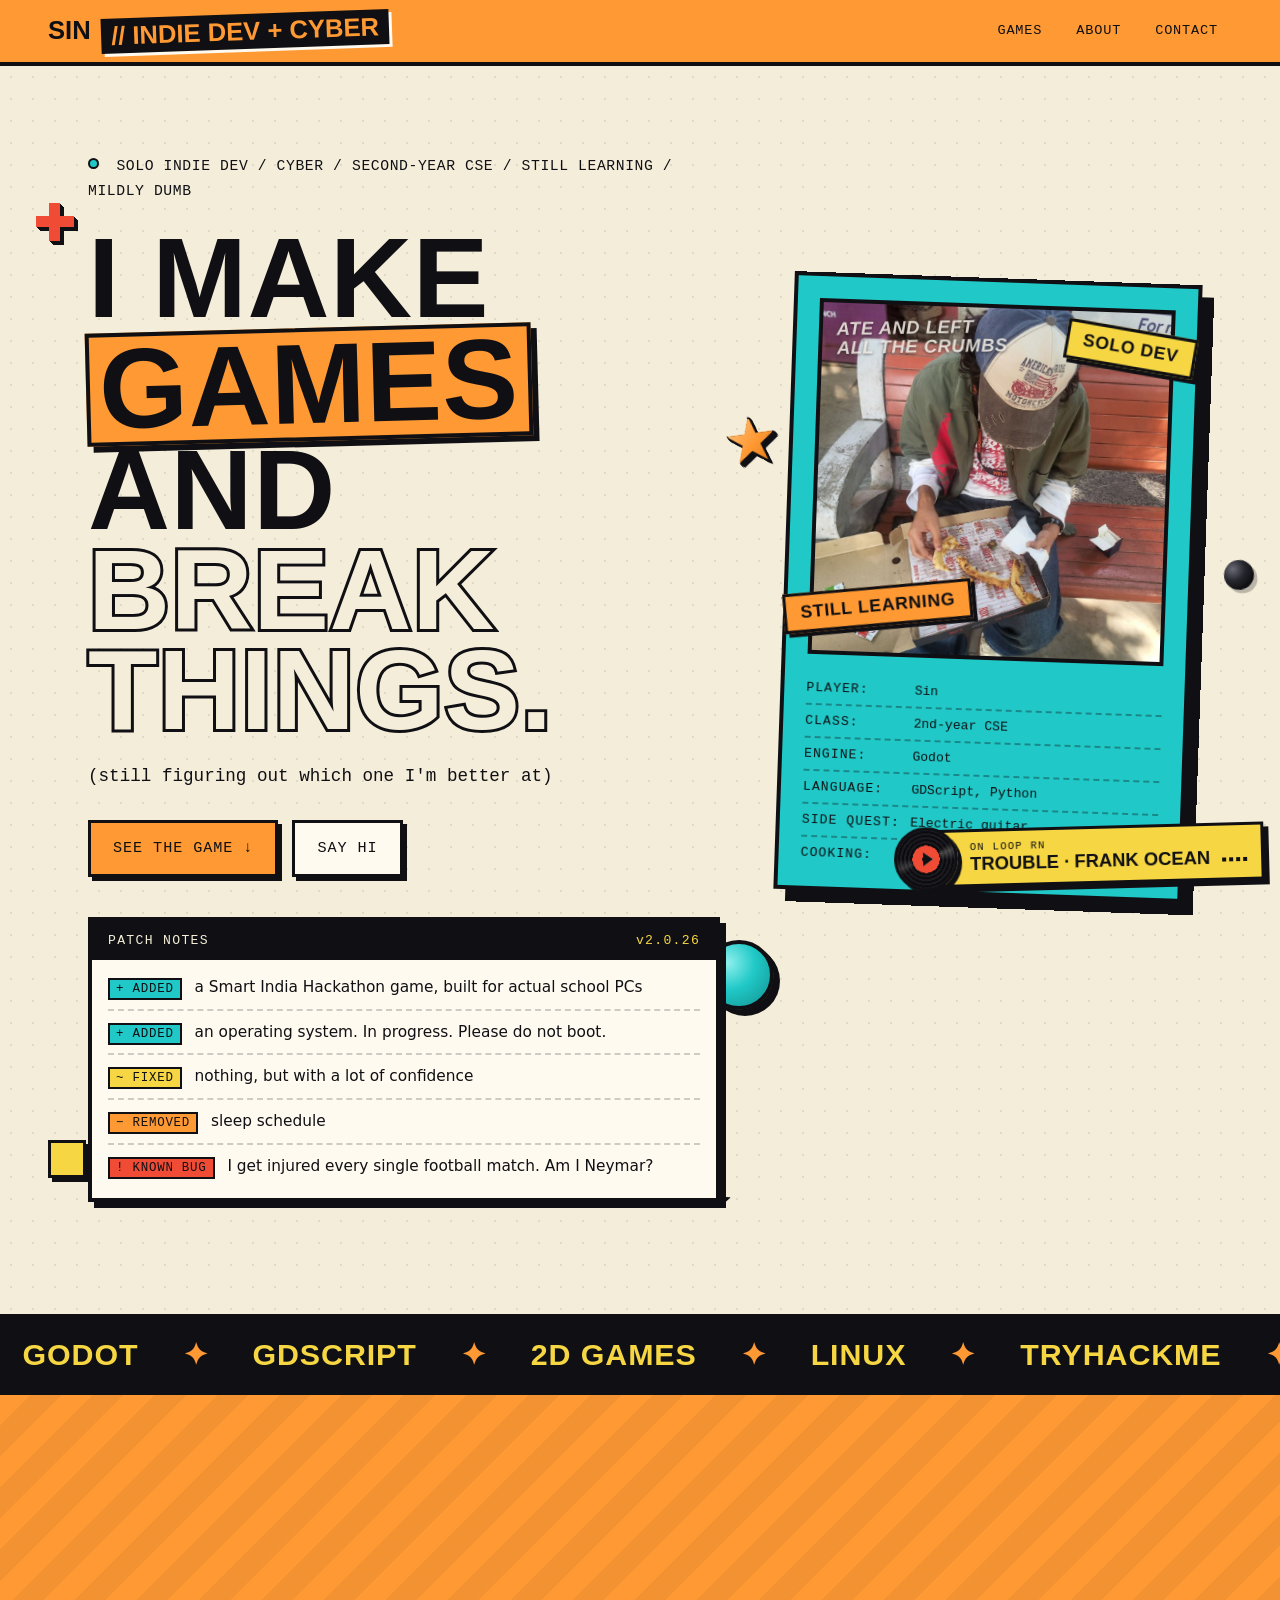
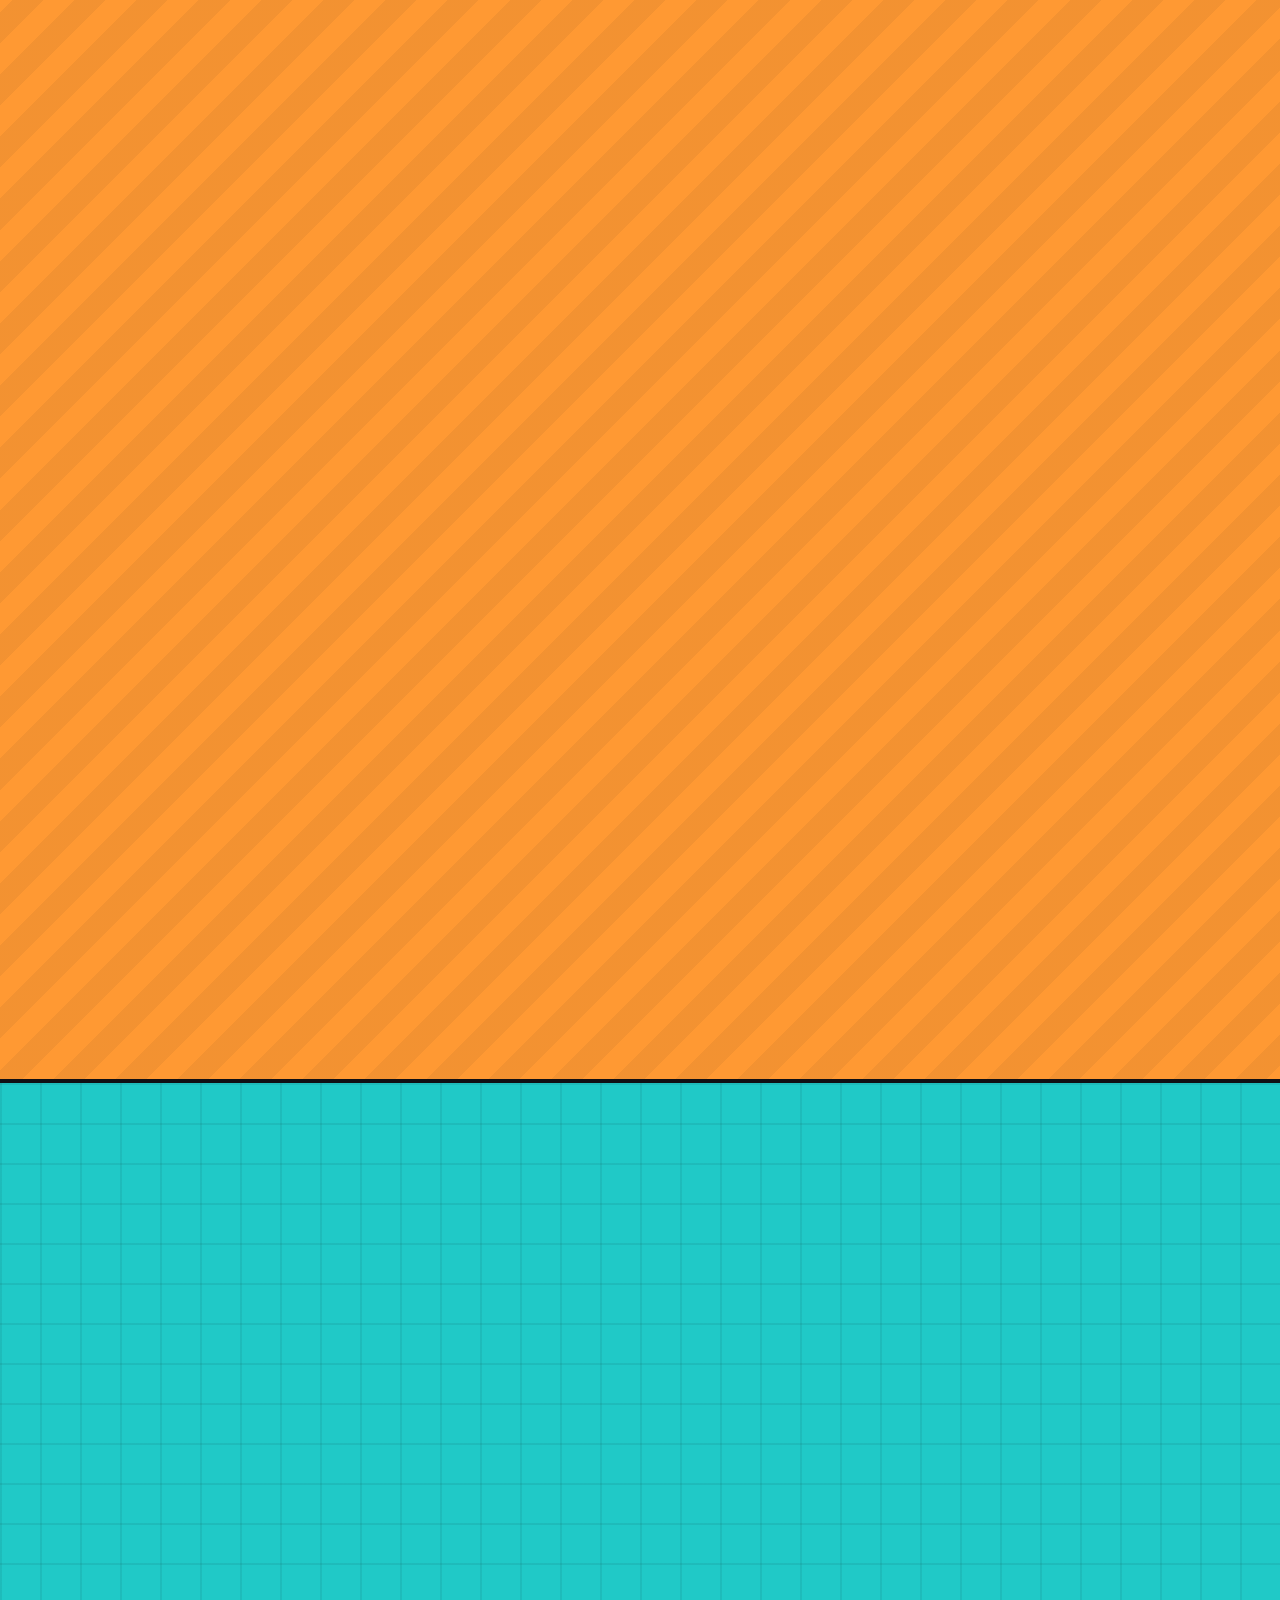
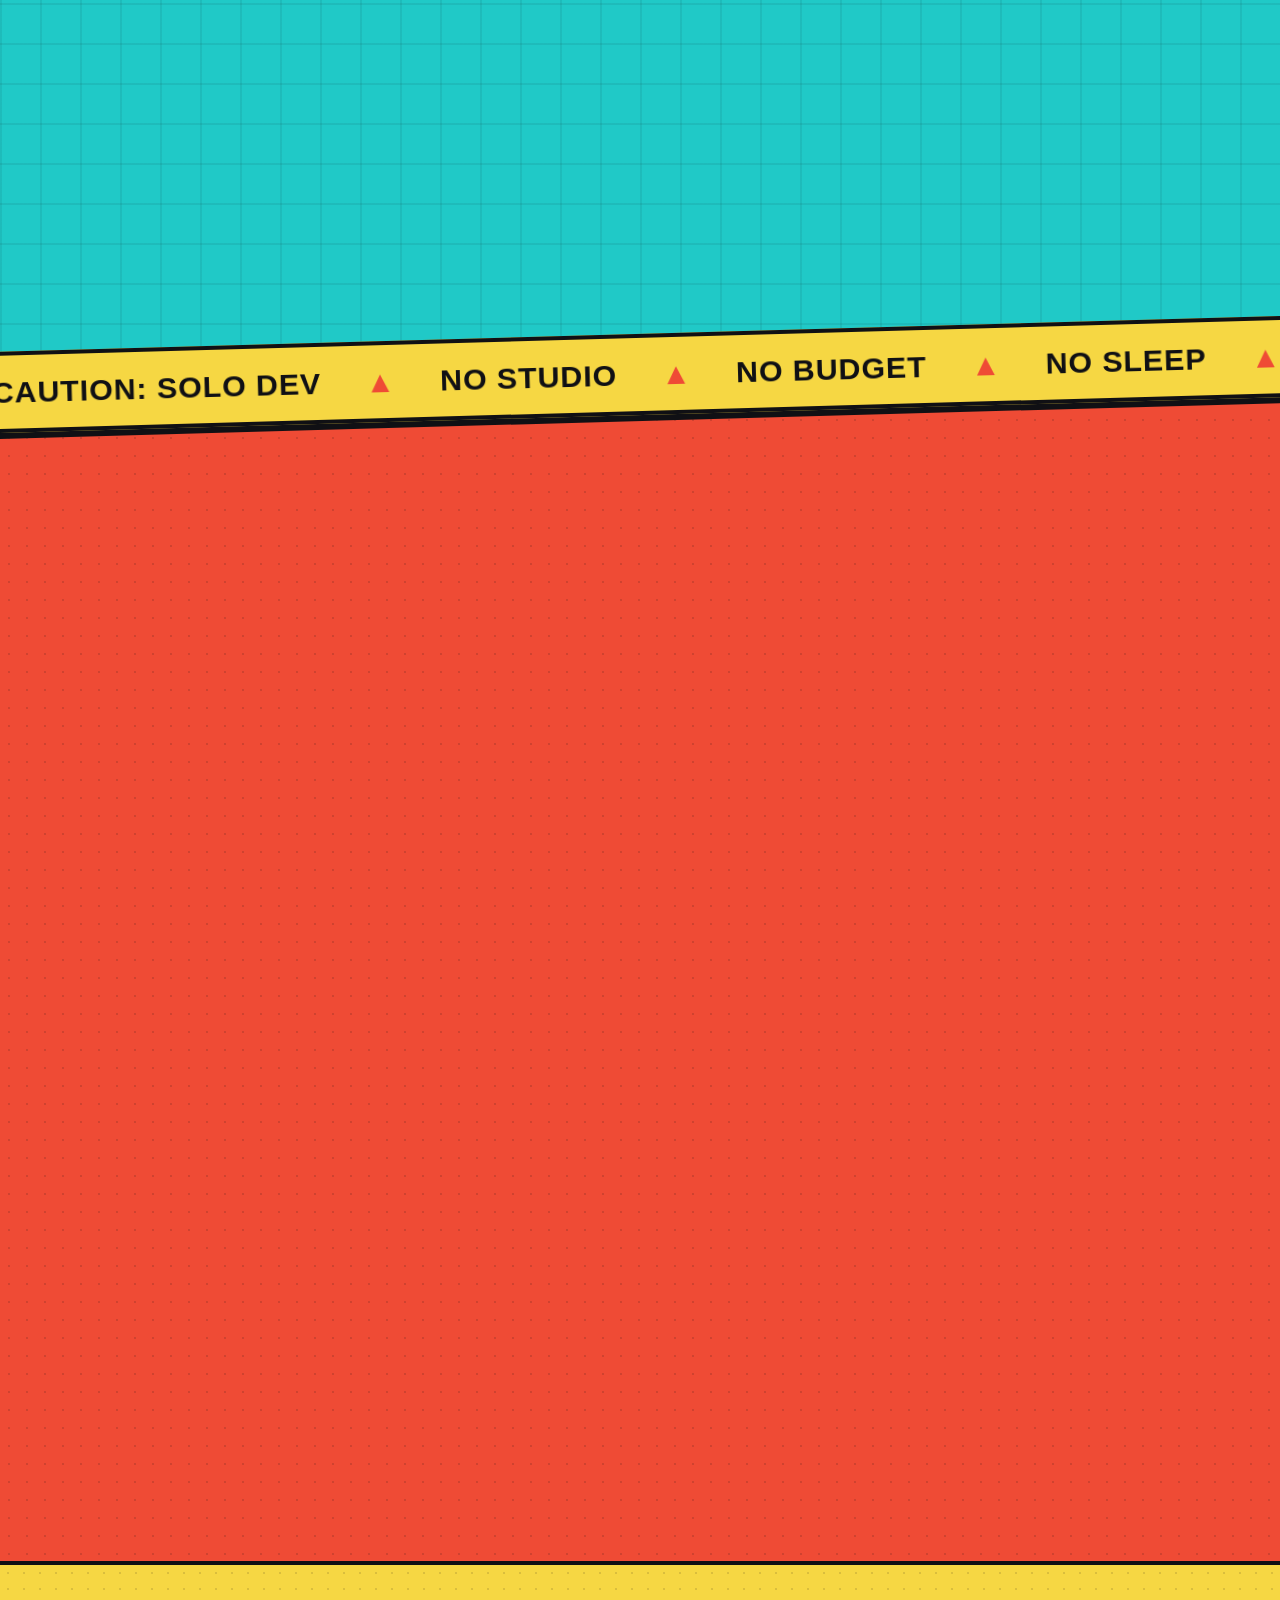
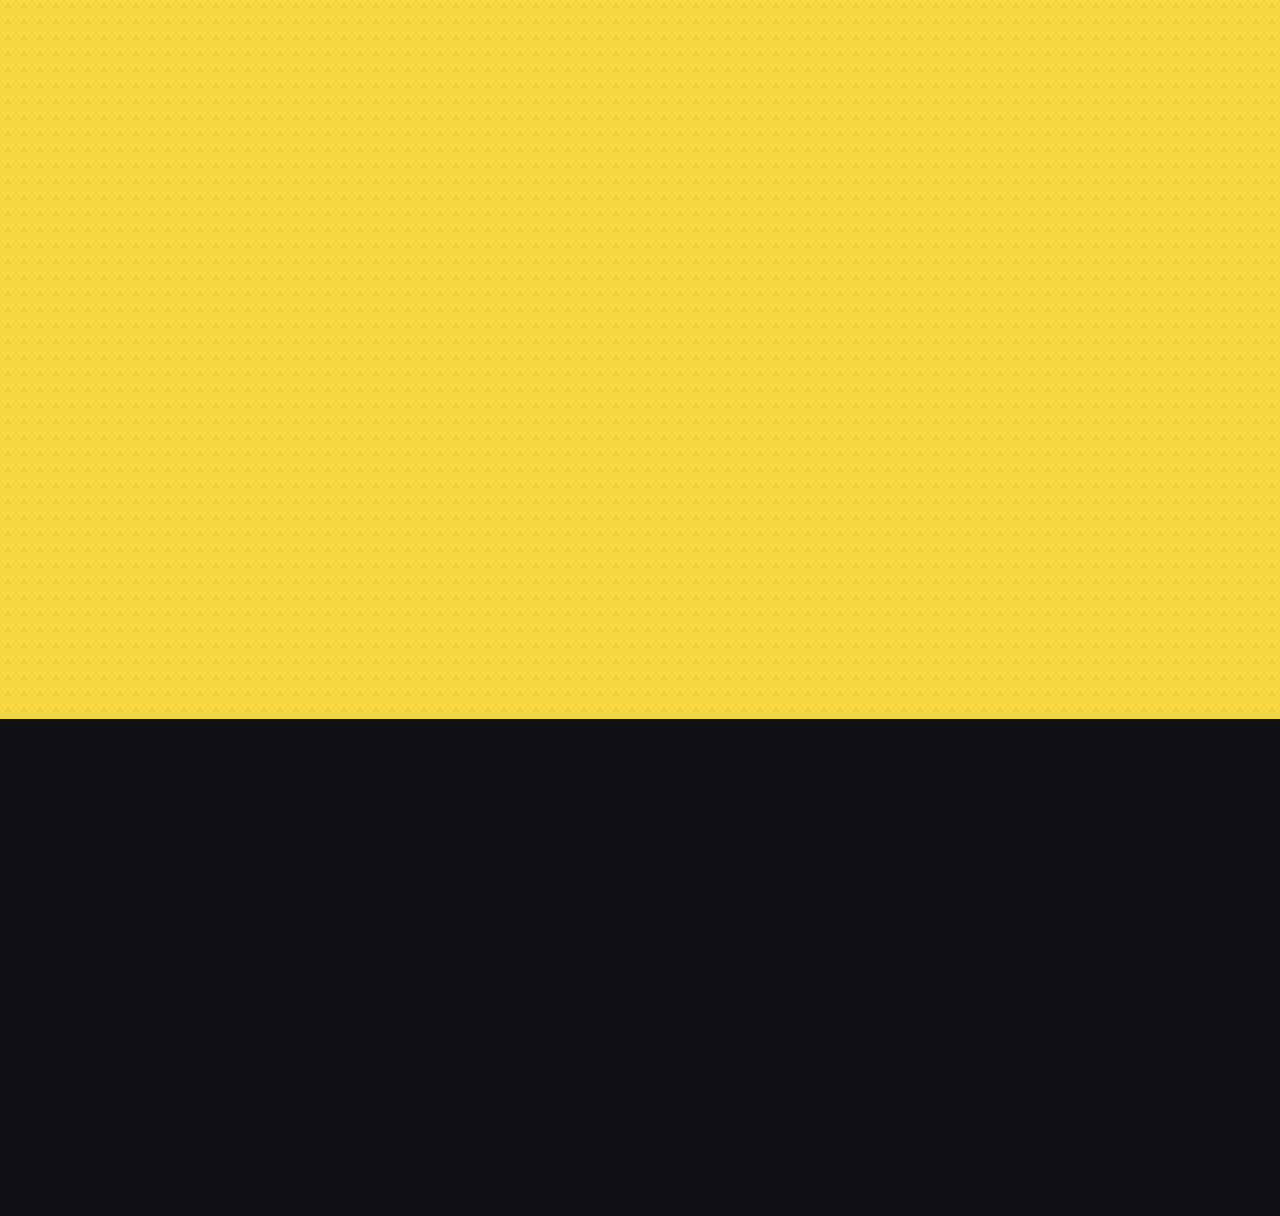
==== commit 987af22e: "Harden security, fix bugs, add docs - Add Content-Security-Policy and referrer policy via meta; move" ====
--- a/index.html
+++ b/index.html
@@ -3,6 +3,10 @@
 <head>
   <meta charset="utf-8">
   <meta name="viewport" content="width=device-width, initial-scale=1">
+  <!-- Security policy: only this site's own files may run or load here, plus Google Fonts.
+       No inline scripts, no plugins, no forms, no outside requests. See docs/SECURITY.md before editing. -->
+  <meta http-equiv="Content-Security-Policy" content="default-src 'none'; script-src 'self'; style-src 'self' https://fonts.googleapis.com; font-src https://fonts.gstatic.com; img-src 'self' data:; media-src 'self'; connect-src 'none'; object-src 'none'; base-uri 'none'; form-action 'none'; require-trusted-types-for 'script'; trusted-types 'none'">
+  <meta name="referrer" content="strict-origin-when-cross-origin">
   <title>SIN // INDIE DEV + CYBER</title>
   <meta name="description" content="Sin: solo indie game dev, second-year CSE student, learning cybersecurity. Makes games, breaks things.">
   <meta name="theme-color" content="#ff9933">
@@ -11,8 +15,13 @@
   <meta property="og:type" content="website">
   <meta property="og:title" content="SIN // INDIE DEV + CYBER">
   <meta property="og:description" content="I make games and break things. Still figuring out which one I'm better at.">
-  <!-- TODO: once the site is live, add a preview image for link shares:
-       <meta property="og:image" content="https://YOUR-USERNAME.github.io/REPO/assets/img/og.png"> -->
+  <meta property="og:url" content="https://bigg-whale.github.io/portfolio/">
+  <meta property="og:image" content="https://bigg-whale.github.io/portfolio/assets/img/sih-1.png">
+  <meta property="og:image:width" content="1137">
+  <meta property="og:image:height" content="647">
+  <meta property="og:image:alt" content="Screenshot of Sin's Smart India Hackathon earthquake-drill game">
+  <meta name="twitter:card" content="summary_large_image">
+  <link rel="canonical" href="https://bigg-whale.github.io/portfolio/">
 
   <link rel="preconnect" href="https://fonts.googleapis.com">
   <link rel="preconnect" href="https://fonts.gstatic.com" crossorigin>
@@ -41,12 +50,12 @@
     <section class="band band-paper hero" id="top">
       <!-- decorative floating shapes -->
       <div class="bg-shapes" aria-hidden="true">
-        <span class="shape s-star"   style="--k:0.25"><i></i></span>
-        <span class="shape s-circle" style="--k:0.12"><i></i></span>
-        <span class="shape s-square" style="--k:0.3"><i></i></span>
-        <span class="shape s-plus"   style="--k:0.18"><i></i></span>
-        <span class="shape s-zig"    style="--k:0.22"><i></i></span>
-        <span class="shape s-dot"    style="--k:0.2"><i></i></span>
+        <span class="shape s-star"><i></i></span>
+        <span class="shape s-circle"><i></i></span>
+        <span class="shape s-square"><i></i></span>
+        <span class="shape s-plus"><i></i></span>
+        <span class="shape s-zig"><i></i></span>
+        <span class="shape s-dot"><i></i></span>
       </div>
       <div class="wrap hero-grid">
 
@@ -220,9 +229,9 @@
         <!-- A button with an empty href stays hidden, so nothing shows up as a dead link. -->
         <div class="contact-links">
           <a class="contact-btn c-saffron" href="mailto:rickrolloperator@gmail.com" data-contact><span>Email</span><span aria-hidden="true">↗</span></a>
-          <a class="contact-btn c-white" href="https://github.com/bigg-whale" data-contact target="_blank" rel="noopener"><span>GitHub</span><span aria-hidden="true">↗</span></a>
-          <a class="contact-btn c-teal" href="https://www.instagram.com/yash_5am/" data-contact target="_blank" rel="noopener"><span>Instagram</span><span aria-hidden="true">↗</span></a>
-          <a class="contact-btn c-ink" href="https://bigbonee.itch.io/" data-contact target="_blank" rel="noopener"><span>itch.io</span><span aria-hidden="true">↗</span></a>
+          <a class="contact-btn c-white" href="https://github.com/bigg-whale" data-contact target="_blank" rel="noopener noreferrer"><span>GitHub</span><span aria-hidden="true">↗</span></a>
+          <a class="contact-btn c-teal" href="https://www.instagram.com/yash_5am/" data-contact target="_blank" rel="noopener noreferrer"><span>Instagram</span><span aria-hidden="true">↗</span></a>
+          <a class="contact-btn c-ink" href="https://bigbonee.itch.io/" data-contact target="_blank" rel="noopener noreferrer"><span>itch.io</span><span aria-hidden="true">↗</span></a>
         </div>
         <p class="contact-empty card">Links coming soon. Still picking usernames that aren't taken.</p>
       </div>
--- a/css/style.css
+++ b/css/style.css
@@ -698,6 +698,8 @@
 .shape:nth-child(6) i { animation-duration: 4.5s; }
 @keyframes bob { from { transform: translateY(-12px) rotate(-8deg); } to { transform: translateY(12px) rotate(8deg); } }
 
+/* --k = how strongly each shape reacts to scrolling (kept here, not inline, so the security policy can ban inline styles) */
+.s-star { --k: 0.25; } .s-circle { --k: 0.12; } .s-square { --k: 0.3; } .s-plus { --k: 0.18; } .s-zig { --k: 0.22; } .s-dot { --k: 0.2; }
 .s-star   { top: 29%; left: calc(50% + 86px); }
 .s-star { filter: drop-shadow(1px 1px 0 var(--ink)) drop-shadow(1px 1px 0 var(--ink)) drop-shadow(1px 1px 0 var(--ink)) drop-shadow(1px 1px 0 var(--ink)) drop-shadow(1px 1px 0 var(--ink)); }
 .s-star i { width: 50px; height: 50px; background: linear-gradient(135deg, #ffc27a, var(--saffron) 55%, #e07a12); border: 3px solid var(--ink); clip-path: polygon(50% 0, 61% 35%, 98% 35%, 68% 57%, 79% 91%, 50% 70%, 21% 91%, 32% 57%, 2% 35%, 39% 35%); }
@@ -746,3 +748,10 @@
 .js-motion.hero-in .topbar    { animation: fadeUp 0.6s ease 0s backwards; }
 .js-motion.hero-in .bg-shapes { animation: fadeUp 1s ease 1s backwards; }
 .js-motion.hero-in .ticker    { animation: fadeUp 0.8s ease 1.4s backwards; }
+
+/* printing / save-as-PDF: show everything, even sections that never scrolled into view */
+@media print {
+  .js-motion [data-reveal], .js-motion h2.chars .ch { opacity: 1 !important; animation: none !important; }
+  .js-motion .progress .progress-fill { width: 23% !important; animation: none !important; }
+  .player { display: none; }
+}
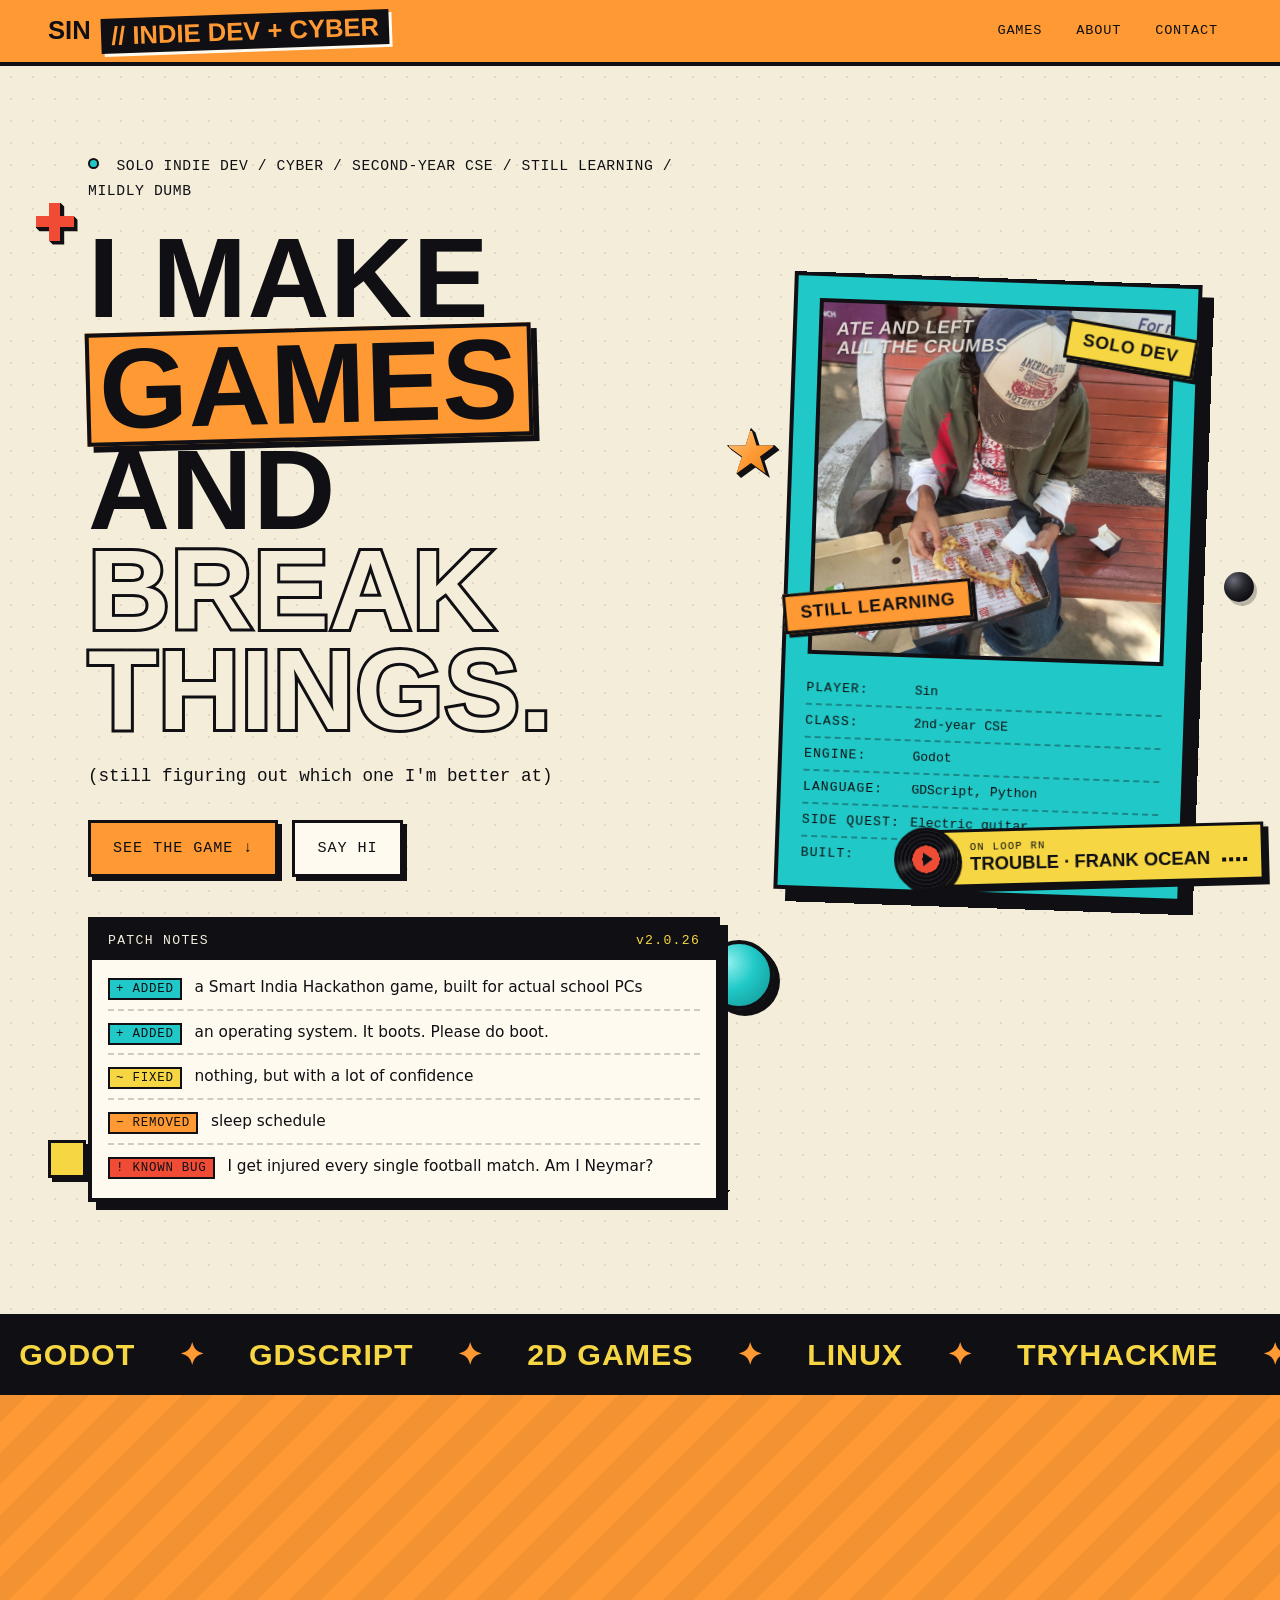
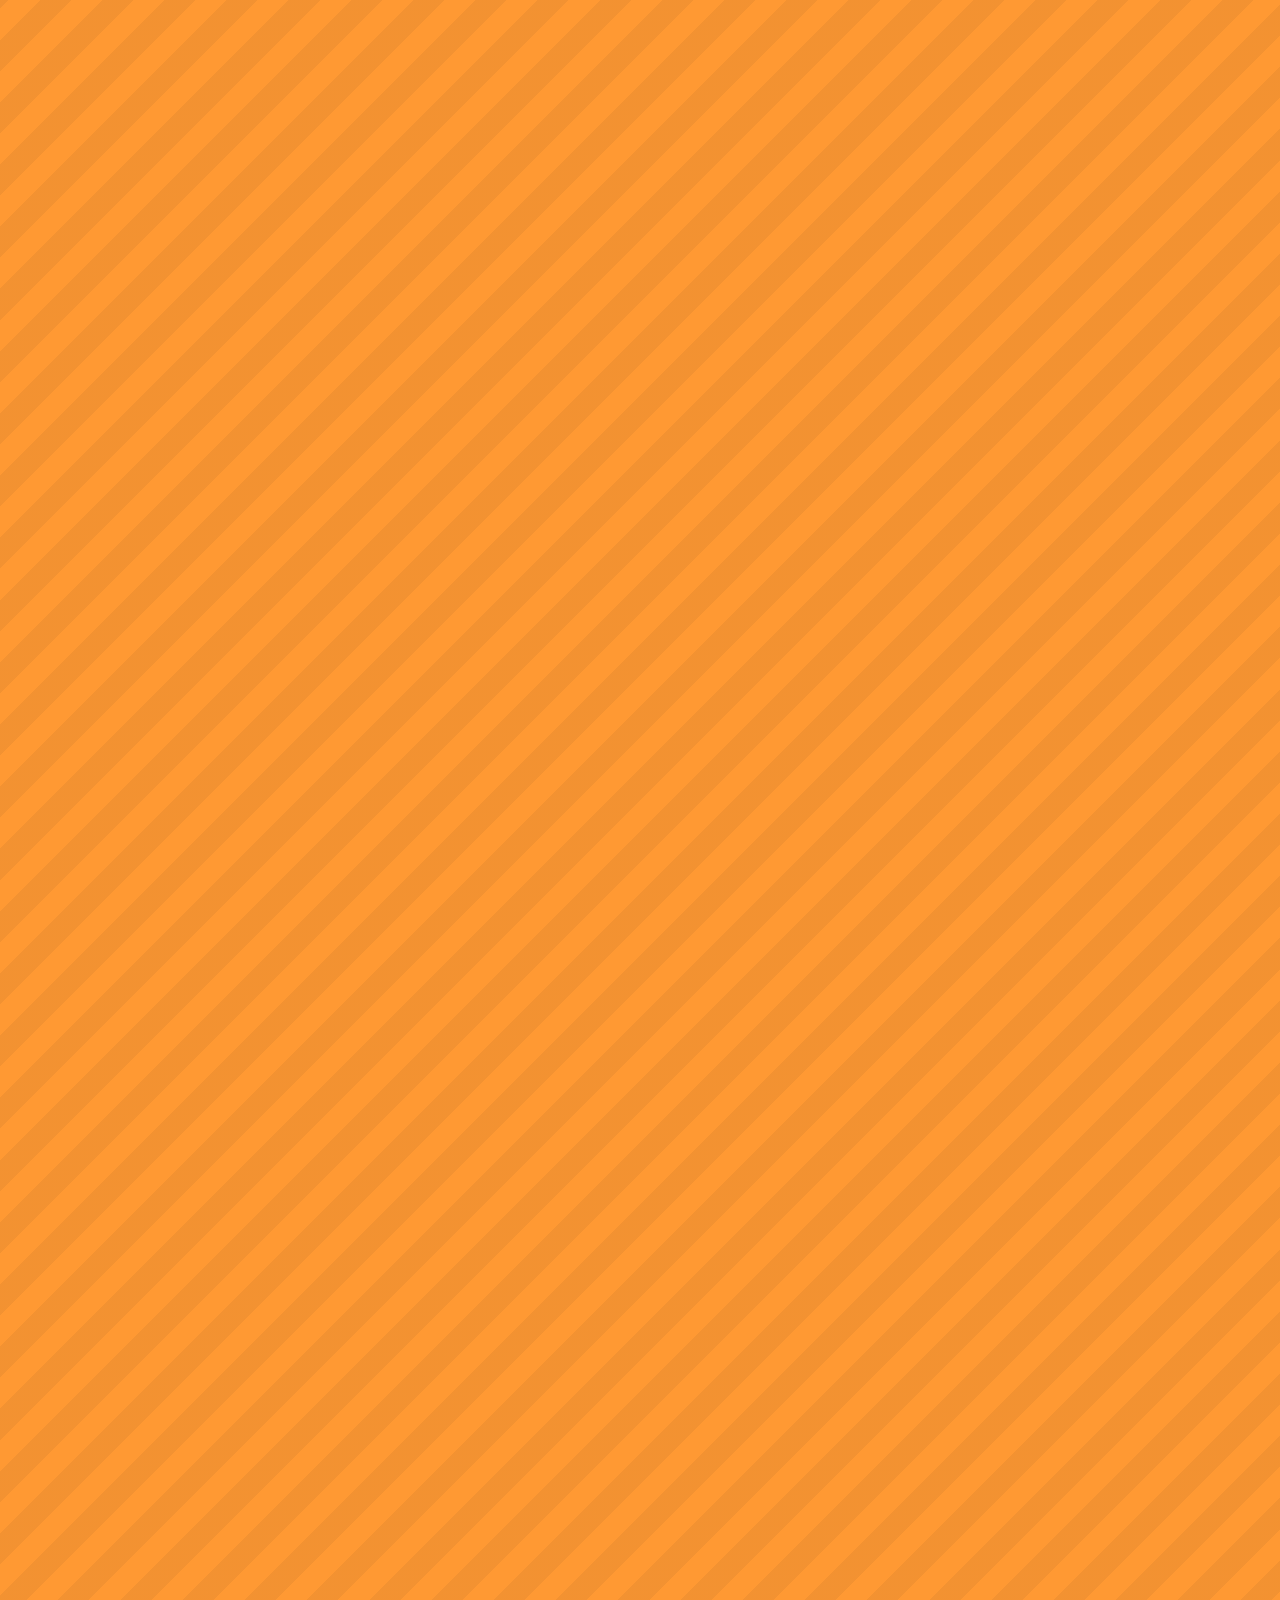
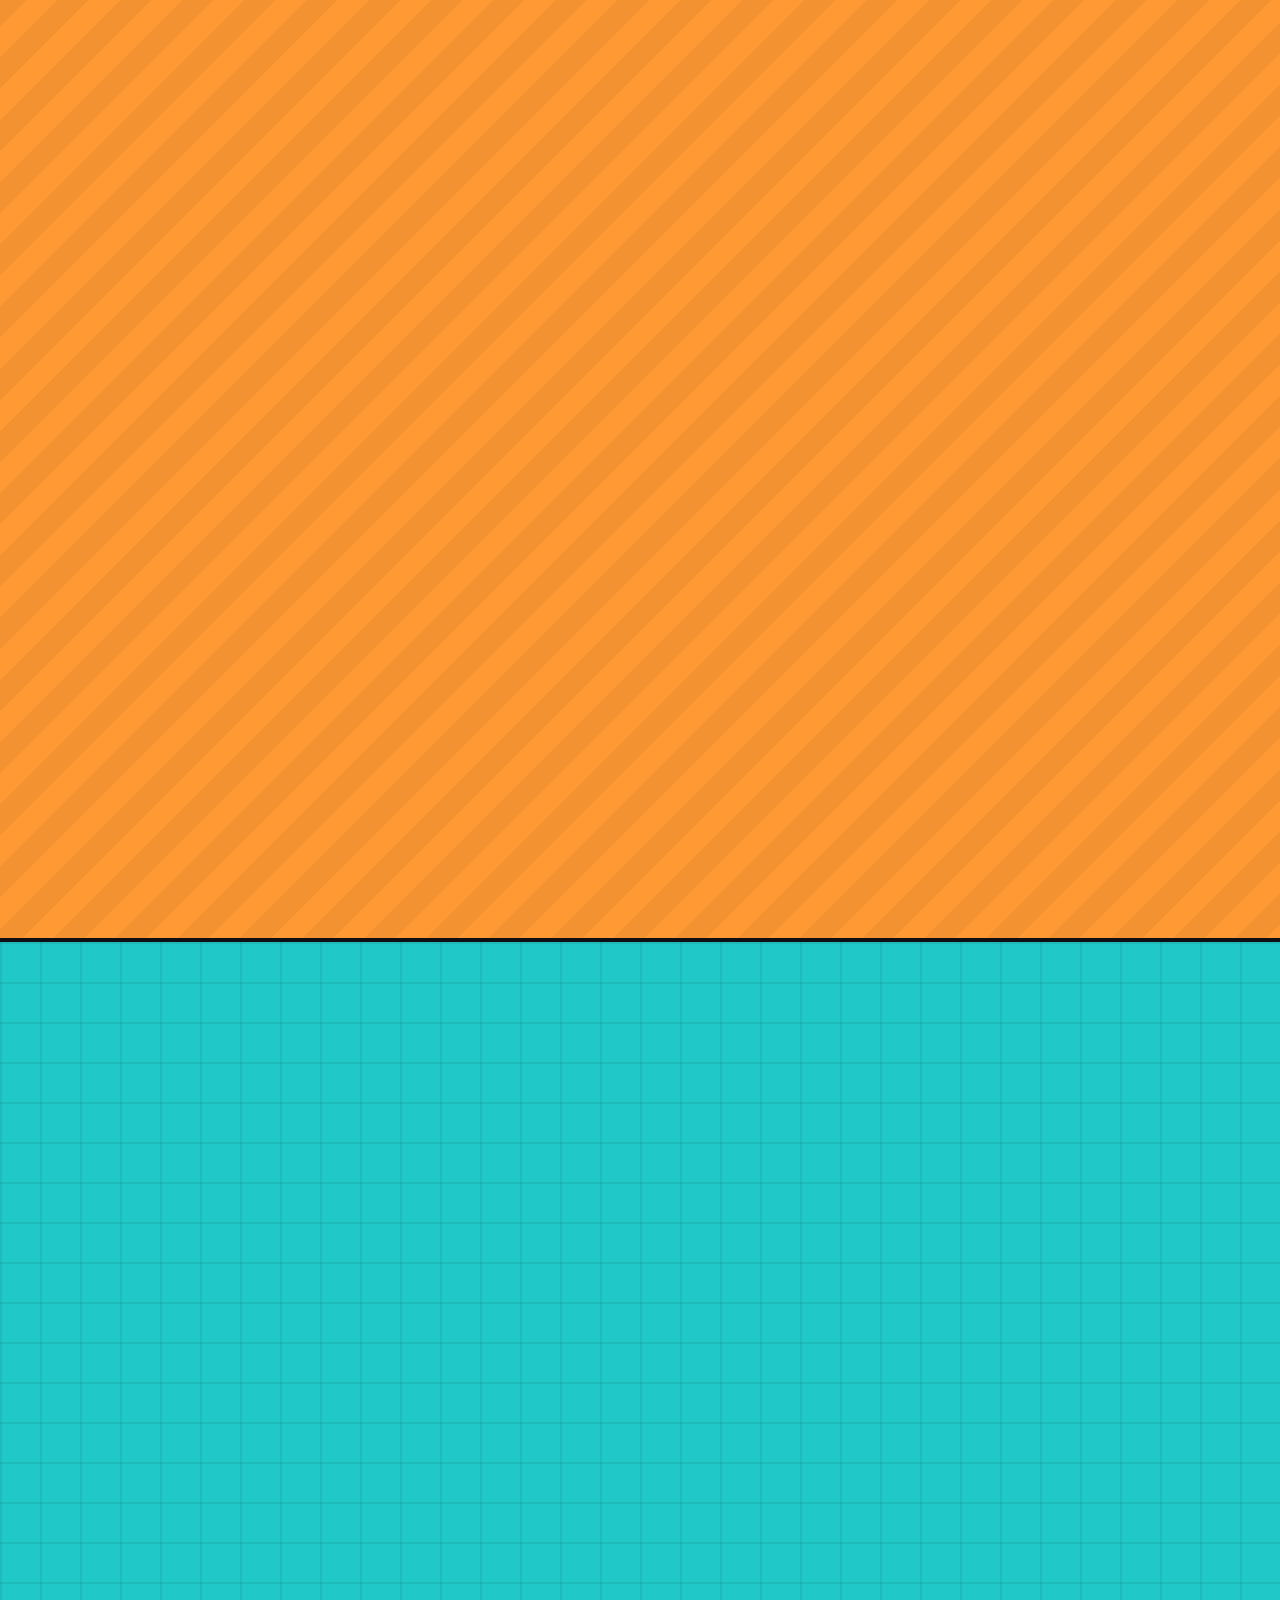
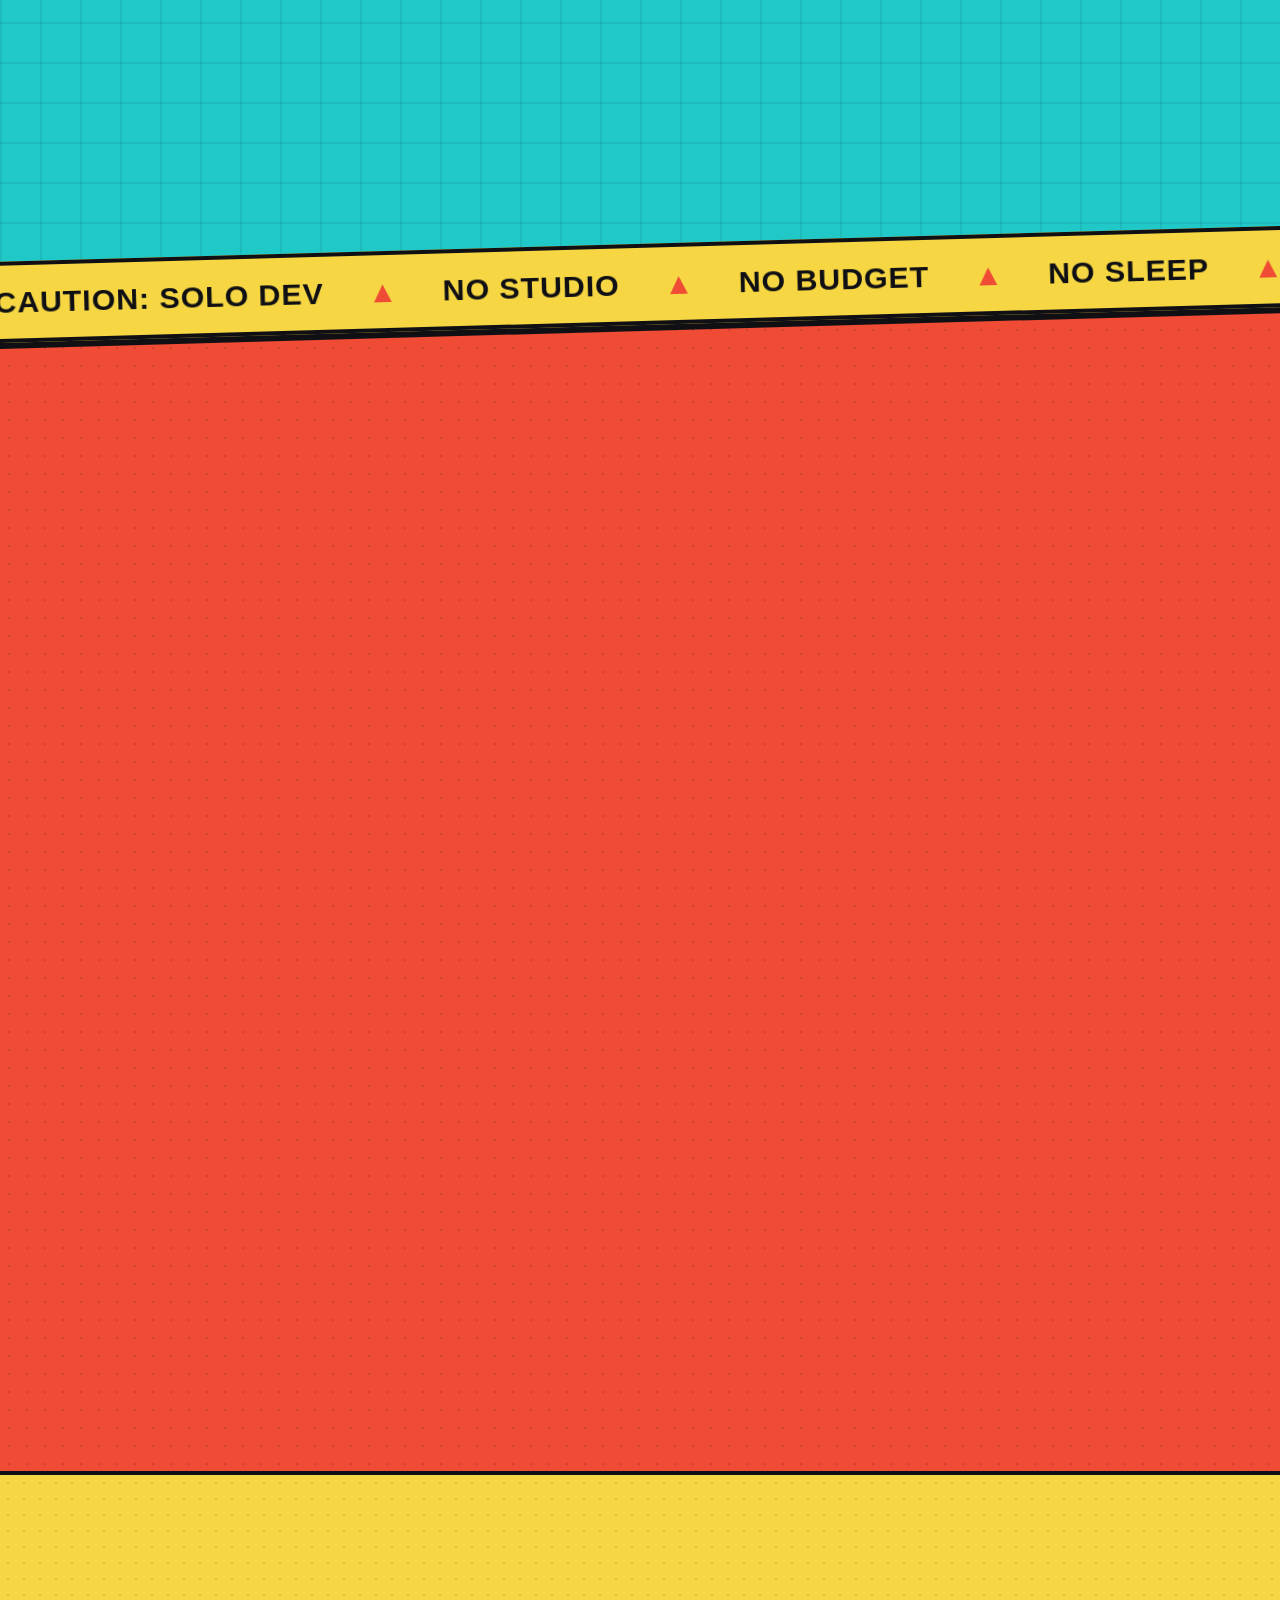
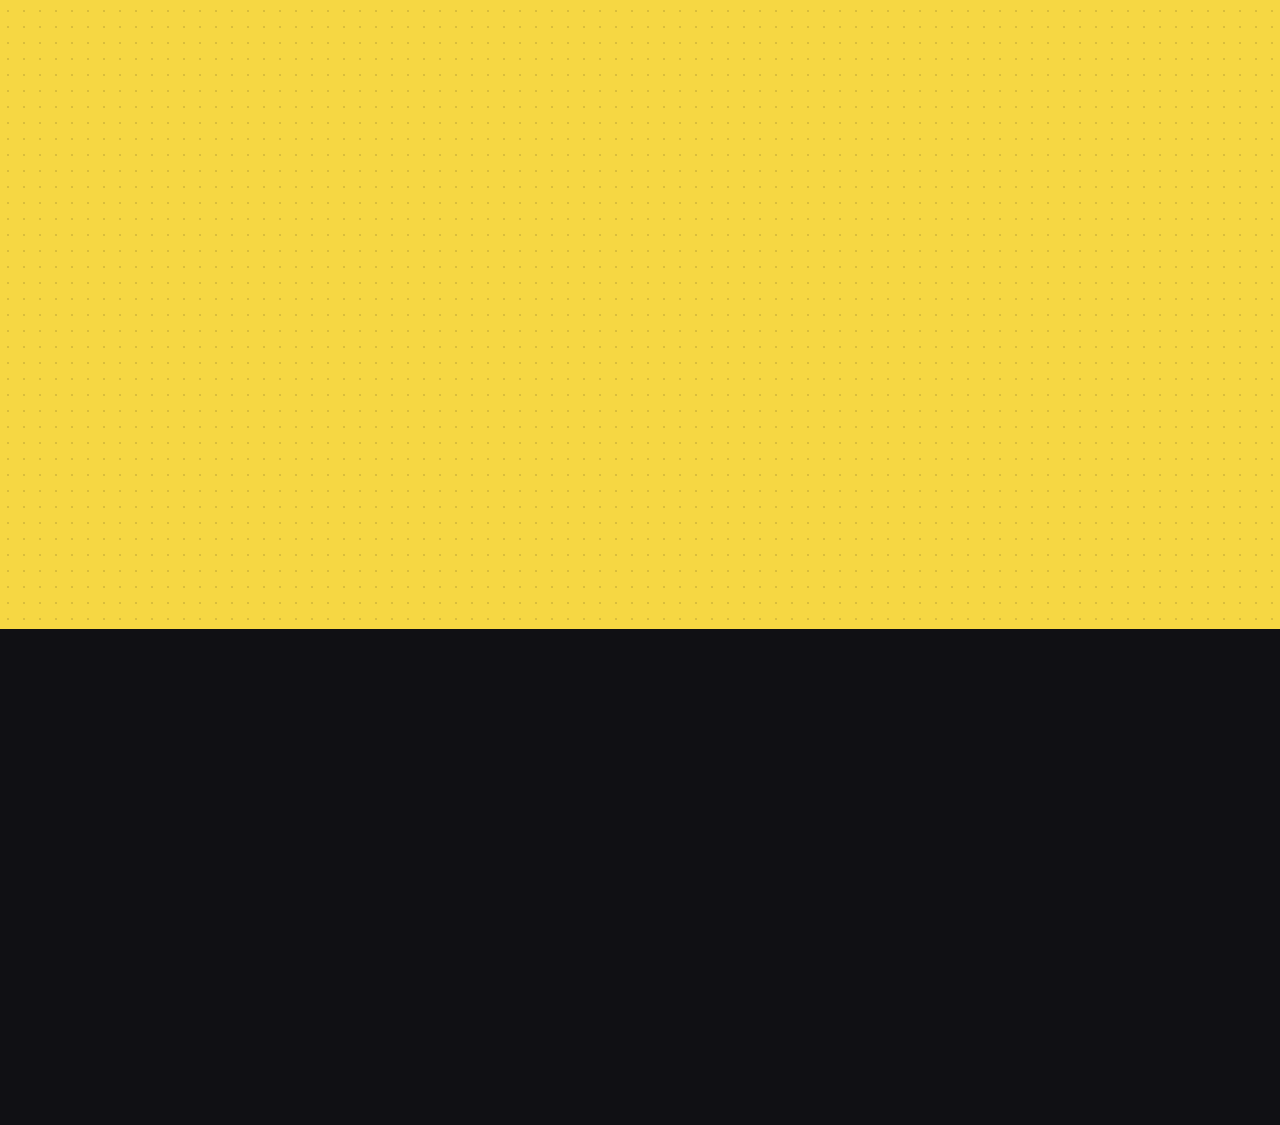
==== commit e9f4d4df: "Add SinOS: playable in the browser via v86, project card, docs - sinos/: play page booting SinOS (ow" ====
--- a/index.html
+++ b/index.html
@@ -92,7 +92,7 @@
             <div><dt>Engine</dt><dd>Godot</dd></div>
             <div><dt>Language</dt><dd>GDScript, Python</dd></div>
             <div><dt>Side quest</dt><dd>Electric guitar</dd></div>
-            <div><dt>Cooking</dt><dd>SinOS <span class="muted">(an OS from scratch)</span></dd></div>
+            <div><dt>Built</dt><dd>SinOS <span class="muted">(an OS from scratch)</span></dd></div>
           </dl>
         </aside>
 
@@ -100,7 +100,7 @@
           <p class="patch-title"><span>PATCH NOTES</span><span class="patch-ver">v2.0.26</span></p>
           <ul class="patch-list">
             <li><b class="p-add">+ ADDED</b> a Smart India Hackathon game, built for actual school PCs</li>
-            <li><b class="p-add">+ ADDED</b> an operating system. In progress. Please do not boot.</li>
+            <li><b class="p-add">+ ADDED</b> an operating system. It boots. Please do boot.</li>
             <li><b class="p-fix">~ FIXED</b> nothing, but with a lot of confidence</li>
             <li><b class="p-del">− REMOVED</b> sleep schedule</li>
             <li><b class="p-bug">! KNOWN BUG</b> I get injured every single football match. Am I Neymar?</li>
@@ -124,9 +124,9 @@
         <div class="section-head">
           <div>
             <p class="kicker"><span class="section-num">01</span> Featured</p>
-            <h2 id="games-title">The game</h2>
-          </div>
-          <p class="section-desc">The one I'm proudest of. What it does, what it looks like, and honest credits.</p>
+            <h2 id="games-title">The work</h2>
+          </div>
+          <p class="section-desc">A game I'm proud of and an operating system I built from zero. What they do, what they look like, and honest credits.</p>
         </div>
         <div id="projects" class="projects">
           <noscript><p class="note">Turn on JavaScript to see the projects.</p></noscript>
@@ -146,12 +146,12 @@
         </div>
         <div class="cook-grid">
           <article class="card cook cook-main">
-            <p class="label">Currently cooking</p>
+            <p class="label">Just shipped</p>
             <h3 class="cook-title">SinOS</h3>
-            <p>An operating system written from scratch, because apparently making games solo wasn't enough pain. Does it boot? Ask me later.</p>
-            <div class="progress" role="img" aria-label="Progress: loading, slowly">
+            <p>An operating system written from scratch, because apparently making games solo wasn't enough pain. Does it boot? Yes. Boot it yourself and play snake on it, right in your browser: <a href="sinos/">play SinOS</a>.</p>
+            <div class="progress progress-done" role="img" aria-label="Progress: booted, for real">
               <span class="progress-fill"></span>
-              <span class="progress-text">LOADING… SLOWLY</span>
+              <span class="progress-text">BOOTED. FOR REAL.</span>
             </div>
           </article>
           <article class="card cook cook-yellow">
@@ -190,13 +190,13 @@
           <p class="about-lead">Hi, I'm Sin. <span class="hl">Kushagra if you're my mom,</span> Sin everywhere else.</p>
           <div class="about-body">
             <p>Second-year CSE student who opens Godot more often than the lecture notes. I make small games solo, which means I'm also the artist, the sound guy and the entire QA team, and every one of them is underpaid.</p>
-            <p>Lately I've been poking at cybersecurity: TryHackMe rooms, living in a Linux terminal, and one very ambitious operating system that may or may not ever boot.</p>
+            <p>Lately I've been poking at cybersecurity: TryHackMe rooms, living in a Linux terminal, and one very ambitious operating system that, plot twist, actually boots.</p>
           </div>
         </div>
 
         <div class="stats">
-          <div class="stat stat-paper"><span class="stat-num" data-count="projects">1</span><span class="stat-label">project shipped</span></div>
-          <div class="stat stat-teal"><span class="stat-num">0</span><span class="stat-label">operating systems that boot (yet)</span></div>
+          <div class="stat stat-paper"><span class="stat-num" data-count="projects">2</span><span class="stat-label">projects shipped</span></div>
+          <div class="stat stat-teal"><span class="stat-num">1</span><span class="stat-label">operating system that boots</span></div>
           <div class="stat stat-yellow"><span class="stat-num">2nd</span><span class="stat-label">year of CSE</span></div>
         </div>
 
--- a/css/style.css
+++ b/css/style.css
@@ -376,6 +376,8 @@
 .progress { position: relative; margin-top: auto; height: 36px; border: 3px solid var(--ink); background: var(--paper); overflow: hidden; }
 .cook-main p + .progress { margin-top: 20px; }
 .progress-fill { position: absolute; inset: 0 auto 0 0; width: 23%; background: repeating-linear-gradient(-45deg, var(--saffron) 0 12px, var(--yellow) 12px 24px); border-right: 3px solid var(--ink); }
+/* "done" state: bar stays full (no stuck wobble) */
+.progress-done .progress-fill { width: 100%; border-right: 0; }
 .progress-text { position: relative; display: flex; align-items: center; justify-content: center; height: 100%; font-family: var(--font-mono); font-size: 0.8rem; letter-spacing: 0.1em; }
 
 /* =====================================================================
@@ -613,6 +615,9 @@
 .js-motion .progress:not(.is-in) .progress-fill { width: 0; }
 .js-motion .progress.is-in .progress-fill { animation: fill 1.6s cubic-bezier(0.2, 0.8, 0.2, 1) backwards, stuck 1.4s ease-in-out 1.8s infinite; }
 
+/* the finished bar fills once and stays full */
+.js-motion .progress-done.is-in .progress-fill { animation: fill 1.6s cubic-bezier(0.2, 0.8, 0.2, 1) backwards; }
+
 /* tilt + glare (mouse only, set by motion.js) */
 .feature-media[data-tilt] { transform: perspective(1000px) rotateX(var(--rx, 0deg)) rotateY(var(--ry, 0deg)); }
 .feature-media[data-tilt]:hover { transform: perspective(1000px) translate(-3px, -3px) rotateX(var(--rx, 0deg)) rotateY(var(--ry, 0deg)); }
@@ -688,7 +693,9 @@
   transform: perspective(500px)
     rotateX(calc(var(--sy, 0) * var(--k, 0.2) * 0.25deg))
     rotateY(calc(var(--sy, 0) * var(--k, 0.2) * -0.4deg));
-  transform-style: preserve-3d;
+  /* keep this flat: preserve-3d here made scrolling stutter on real screens, and it draws the same
+     picture either way because everything inside a shape only moves in 2D */
+  transform-style: flat;
 }
 .shape i { display: block; animation: bob 6s ease-in-out infinite alternate; }
 .shape:nth-child(2) i { animation-duration: 7.5s; animation-delay: -2s; }
@@ -701,8 +708,16 @@
 /* --k = how strongly each shape reacts to scrolling (kept here, not inline, so the security policy can ban inline styles) */
 .s-star { --k: 0.25; } .s-circle { --k: 0.12; } .s-square { --k: 0.3; } .s-plus { --k: 0.18; } .s-zig { --k: 0.22; } .s-dot { --k: 0.2; }
 .s-star   { top: 29%; left: calc(50% + 86px); }
-.s-star { filter: drop-shadow(1px 1px 0 var(--ink)) drop-shadow(1px 1px 0 var(--ink)) drop-shadow(1px 1px 0 var(--ink)) drop-shadow(1px 1px 0 var(--ink)) drop-shadow(1px 1px 0 var(--ink)); }
-.s-star i { width: 50px; height: 50px; background: linear-gradient(135deg, #ffc27a, var(--saffron) 55%, #e07a12); border: 3px solid var(--ink); clip-path: polygon(50% 0, 61% 35%, 98% 35%, 68% 57%, 79% 91%, 50% 70%, 21% 91%, 32% 57%, 2% 35%, 39% 35%); }
+/* Star and plus: the chunky ink "extrusion" behind them is drawn as a plain shape (::before, the
+   outline swept down-right; depths matched by pixel-diff to the old filter render) instead of a stack of drop-shadow filters. Same look, but a
+   filter has to be re-run by the GPU on every frame while the shape bobs; a plain shape does not. */
+.s-star i, .s-plus i { position: relative; }
+.s-star i::before, .s-star i::after, .s-plus i::before, .s-plus i::after { content: ""; position: absolute; top: 0; left: 0; }
+.s-star i::after, .s-plus i::after { width: 100%; height: 100%; }
+.s-star i::before, .s-plus i::before { background: var(--ink); }
+.s-star i { width: 50px; height: 50px; }
+.s-star i::after { background: linear-gradient(135deg, #ffc27a, var(--saffron) 55%, #e07a12); border: 3px solid var(--ink); clip-path: polygon(50% 0, 61% 35%, 98% 35%, 68% 57%, 79% 91%, 50% 70%, 21% 91%, 32% 57%, 2% 35%, 39% 35%); }
+.s-star i::before { width: calc(100% + 4.5px); height: calc(100% + 4.5px); clip-path: polygon(nonzero, calc((100% - 4.5px) * 0.5) 0px, calc((100% - 4.5px) * 0.61) calc((100% - 4.5px) * 0.35), calc((100% - 4.5px) * 0.98) calc((100% - 4.5px) * 0.35), calc((100% - 4.5px) * 0.68) calc((100% - 4.5px) * 0.57), calc((100% - 4.5px) * 0.79) calc((100% - 4.5px) * 0.91), calc((100% - 4.5px) * 0.5) calc((100% - 4.5px) * 0.7), calc((100% - 4.5px) * 0.21) calc((100% - 4.5px) * 0.91), calc((100% - 4.5px) * 0.32) calc((100% - 4.5px) * 0.57), calc((100% - 4.5px) * 0.02) calc((100% - 4.5px) * 0.35), calc((100% - 4.5px) * 0.39) calc((100% - 4.5px) * 0.35), calc((100% - 4.5px) * 0.5) 0px, calc((100% - 4.5px) * 0.5 + 4.5px) 4.5px, calc((100% - 4.5px) * 0.61 + 4.5px) calc((100% - 4.5px) * 0.35 + 4.5px), calc((100% - 4.5px) * 0.98 + 4.5px) calc((100% - 4.5px) * 0.35 + 4.5px), calc((100% - 4.5px) * 0.68 + 4.5px) calc((100% - 4.5px) * 0.57 + 4.5px), calc((100% - 4.5px) * 0.79 + 4.5px) calc((100% - 4.5px) * 0.91 + 4.5px), calc((100% - 4.5px) * 0.5 + 4.5px) calc((100% - 4.5px) * 0.7 + 4.5px), calc((100% - 4.5px) * 0.21 + 4.5px) calc((100% - 4.5px) * 0.91 + 4.5px), calc((100% - 4.5px) * 0.32 + 4.5px) calc((100% - 4.5px) * 0.57 + 4.5px), calc((100% - 4.5px) * 0.02 + 4.5px) calc((100% - 4.5px) * 0.35 + 4.5px), calc((100% - 4.5px) * 0.39 + 4.5px) calc((100% - 4.5px) * 0.35 + 4.5px), calc((100% - 4.5px) * 0.5 + 4.5px) 4.5px, calc((100% - 4.5px) * 0.5) 0px, calc((100% - 4.5px) * 0.5) 0px, calc((100% - 4.5px) * 0.5 + 4.5px) 4.5px, calc((100% - 4.5px) * 0.61 + 4.5px) calc((100% - 4.5px) * 0.35 + 4.5px), calc((100% - 4.5px) * 0.61) calc((100% - 4.5px) * 0.35), calc((100% - 4.5px) * 0.5) 0px, calc((100% - 4.5px) * 0.61) calc((100% - 4.5px) * 0.35), calc((100% - 4.5px) * 0.61) calc((100% - 4.5px) * 0.35), calc((100% - 4.5px) * 0.98) calc((100% - 4.5px) * 0.35), calc((100% - 4.5px) * 0.98 + 4.5px) calc((100% - 4.5px) * 0.35 + 4.5px), calc((100% - 4.5px) * 0.61 + 4.5px) calc((100% - 4.5px) * 0.35 + 4.5px), calc((100% - 4.5px) * 0.61) calc((100% - 4.5px) * 0.35), calc((100% - 4.5px) * 0.98) calc((100% - 4.5px) * 0.35), calc((100% - 4.5px) * 0.98) calc((100% - 4.5px) * 0.35), calc((100% - 4.5px) * 0.98 + 4.5px) calc((100% - 4.5px) * 0.35 + 4.5px), calc((100% - 4.5px) * 0.68 + 4.5px) calc((100% - 4.5px) * 0.57 + 4.5px), calc((100% - 4.5px) * 0.68) calc((100% - 4.5px) * 0.57), calc((100% - 4.5px) * 0.98) calc((100% - 4.5px) * 0.35), calc((100% - 4.5px) * 0.68) calc((100% - 4.5px) * 0.57), calc((100% - 4.5px) * 0.68) calc((100% - 4.5px) * 0.57), calc((100% - 4.5px) * 0.68 + 4.5px) calc((100% - 4.5px) * 0.57 + 4.5px), calc((100% - 4.5px) * 0.79 + 4.5px) calc((100% - 4.5px) * 0.91 + 4.5px), calc((100% - 4.5px) * 0.79) calc((100% - 4.5px) * 0.91), calc((100% - 4.5px) * 0.68) calc((100% - 4.5px) * 0.57), calc((100% - 4.5px) * 0.79) calc((100% - 4.5px) * 0.91), calc((100% - 4.5px) * 0.79) calc((100% - 4.5px) * 0.91), calc((100% - 4.5px) * 0.79 + 4.5px) calc((100% - 4.5px) * 0.91 + 4.5px), calc((100% - 4.5px) * 0.5 + 4.5px) calc((100% - 4.5px) * 0.7 + 4.5px), calc((100% - 4.5px) * 0.5) calc((100% - 4.5px) * 0.7), calc((100% - 4.5px) * 0.79) calc((100% - 4.5px) * 0.91), calc((100% - 4.5px) * 0.5) calc((100% - 4.5px) * 0.7), calc((100% - 4.5px) * 0.5) calc((100% - 4.5px) * 0.7), calc((100% - 4.5px) * 0.5 + 4.5px) calc((100% - 4.5px) * 0.7 + 4.5px), calc((100% - 4.5px) * 0.21 + 4.5px) calc((100% - 4.5px) * 0.91 + 4.5px), calc((100% - 4.5px) * 0.21) calc((100% - 4.5px) * 0.91), calc((100% - 4.5px) * 0.5) calc((100% - 4.5px) * 0.7), calc((100% - 4.5px) * 0.21) calc((100% - 4.5px) * 0.91), calc((100% - 4.5px) * 0.21) calc((100% - 4.5px) * 0.91), calc((100% - 4.5px) * 0.32) calc((100% - 4.5px) * 0.57), calc((100% - 4.5px) * 0.32 + 4.5px) calc((100% - 4.5px) * 0.57 + 4.5px), calc((100% - 4.5px) * 0.21 + 4.5px) calc((100% - 4.5px) * 0.91 + 4.5px), calc((100% - 4.5px) * 0.21) calc((100% - 4.5px) * 0.91), calc((100% - 4.5px) * 0.32) calc((100% - 4.5px) * 0.57), calc((100% - 4.5px) * 0.32) calc((100% - 4.5px) * 0.57), calc((100% - 4.5px) * 0.32 + 4.5px) calc((100% - 4.5px) * 0.57 + 4.5px), calc((100% - 4.5px) * 0.02 + 4.5px) calc((100% - 4.5px) * 0.35 + 4.5px), calc((100% - 4.5px) * 0.02) calc((100% - 4.5px) * 0.35), calc((100% - 4.5px) * 0.32) calc((100% - 4.5px) * 0.57), calc((100% - 4.5px) * 0.02) calc((100% - 4.5px) * 0.35), calc((100% - 4.5px) * 0.02) calc((100% - 4.5px) * 0.35), calc((100% - 4.5px) * 0.39) calc((100% - 4.5px) * 0.35), calc((100% - 4.5px) * 0.39 + 4.5px) calc((100% - 4.5px) * 0.35 + 4.5px), calc((100% - 4.5px) * 0.02 + 4.5px) calc((100% - 4.5px) * 0.35 + 4.5px), calc((100% - 4.5px) * 0.02) calc((100% - 4.5px) * 0.35), calc((100% - 4.5px) * 0.39) calc((100% - 4.5px) * 0.35), calc((100% - 4.5px) * 0.39) calc((100% - 4.5px) * 0.35), calc((100% - 4.5px) * 0.5) 0px, calc((100% - 4.5px) * 0.5 + 4.5px) 4.5px, calc((100% - 4.5px) * 0.39 + 4.5px) calc((100% - 4.5px) * 0.35 + 4.5px), calc((100% - 4.5px) * 0.39) calc((100% - 4.5px) * 0.35), calc((100% - 4.5px) * 0.5) 0px); }
 .s-circle { top: 70%; left: 55%; }
 .s-circle i { width: 70px; height: 70px; border-radius: 50%; border: 4px solid var(--ink); background: radial-gradient(circle at 32% 30%, #8ff0ee, var(--teal) 45%, #13918f); box-shadow: 1px 1px 0 var(--ink), 2px 2px 0 var(--ink), 3px 3px 0 var(--ink), 4px 4px 0 var(--ink), 5px 5px 0 var(--ink), 6px 6px 0 var(--ink); }
 .s-square { top: 86%; left: max(6px, calc(max((100% - 1200px) / 2, 0px) + clamp(16px, 4vw, 48px) - 40px)); }
@@ -711,8 +726,9 @@
 /* ball floats just right of the profile card, about halfway down (not touching it) */
 .s-dot    { top: var(--card-mid, 520px); right: max(6px, calc(max((100% - 1200px) / 2, 0px) + clamp(16px, 4vw, 48px) - 62px)); }
 .s-dot i  { width: 30px; height: 30px; border-radius: 50%; background: radial-gradient(circle at 32% 28%, #6b6b78, #26262d 40%, var(--ink) 70%); box-shadow: 3px 4px 0 rgba(16, 16, 20, 0.25); }
-.s-plus { filter: drop-shadow(1px 1px 0 var(--ink)) drop-shadow(1px 1px 0 var(--ink)) drop-shadow(1px 1px 0 var(--ink)) drop-shadow(1px 1px 0 var(--ink)); }
-.s-plus i { width: 38px; height: 38px; background: linear-gradient(var(--red), var(--red)) center / 100% 30% no-repeat, linear-gradient(var(--red), var(--red)) center / 30% 100% no-repeat; }
+.s-plus i { width: 38px; height: 38px; }
+.s-plus i::after { background: linear-gradient(var(--red), var(--red)) center / 100% 30% no-repeat, linear-gradient(var(--red), var(--red)) center / 30% 100% no-repeat; }
+.s-plus i::before { width: calc(100% + 3.5px); height: calc(100% + 3.5px); clip-path: polygon(nonzero, calc((100% - 3.5px) * 0.35) 0px, calc((100% - 3.5px) * 0.65) 0px, calc((100% - 3.5px) * 0.65) calc((100% - 3.5px) * 0.35), calc((100% - 3.5px) * 1) calc((100% - 3.5px) * 0.35), calc((100% - 3.5px) * 1) calc((100% - 3.5px) * 0.65), calc((100% - 3.5px) * 0.65) calc((100% - 3.5px) * 0.65), calc((100% - 3.5px) * 0.65) calc((100% - 3.5px) * 1), calc((100% - 3.5px) * 0.35) calc((100% - 3.5px) * 1), calc((100% - 3.5px) * 0.35) calc((100% - 3.5px) * 0.65), 0px calc((100% - 3.5px) * 0.65), 0px calc((100% - 3.5px) * 0.35), calc((100% - 3.5px) * 0.35) calc((100% - 3.5px) * 0.35), calc((100% - 3.5px) * 0.35) 0px, calc((100% - 3.5px) * 0.35 + 3.5px) 3.5px, calc((100% - 3.5px) * 0.65 + 3.5px) 3.5px, calc((100% - 3.5px) * 0.65 + 3.5px) calc((100% - 3.5px) * 0.35 + 3.5px), calc((100% - 3.5px) * 1 + 3.5px) calc((100% - 3.5px) * 0.35 + 3.5px), calc((100% - 3.5px) * 1 + 3.5px) calc((100% - 3.5px) * 0.65 + 3.5px), calc((100% - 3.5px) * 0.65 + 3.5px) calc((100% - 3.5px) * 0.65 + 3.5px), calc((100% - 3.5px) * 0.65 + 3.5px) calc((100% - 3.5px) * 1 + 3.5px), calc((100% - 3.5px) * 0.35 + 3.5px) calc((100% - 3.5px) * 1 + 3.5px), calc((100% - 3.5px) * 0.35 + 3.5px) calc((100% - 3.5px) * 0.65 + 3.5px), 3.5px calc((100% - 3.5px) * 0.65 + 3.5px), 3.5px calc((100% - 3.5px) * 0.35 + 3.5px), calc((100% - 3.5px) * 0.35 + 3.5px) calc((100% - 3.5px) * 0.35 + 3.5px), calc((100% - 3.5px) * 0.35 + 3.5px) 3.5px, calc((100% - 3.5px) * 0.35) 0px, calc((100% - 3.5px) * 0.35) 0px, calc((100% - 3.5px) * 0.65) 0px, calc((100% - 3.5px) * 0.65 + 3.5px) 3.5px, calc((100% - 3.5px) * 0.35 + 3.5px) 3.5px, calc((100% - 3.5px) * 0.35) 0px, calc((100% - 3.5px) * 0.65) 0px, calc((100% - 3.5px) * 0.65) 0px, calc((100% - 3.5px) * 0.65 + 3.5px) 3.5px, calc((100% - 3.5px) * 0.65 + 3.5px) calc((100% - 3.5px) * 0.35 + 3.5px), calc((100% - 3.5px) * 0.65) calc((100% - 3.5px) * 0.35), calc((100% - 3.5px) * 0.65) 0px, calc((100% - 3.5px) * 0.65) calc((100% - 3.5px) * 0.35), calc((100% - 3.5px) * 0.65) calc((100% - 3.5px) * 0.35), calc((100% - 3.5px) * 1) calc((100% - 3.5px) * 0.35), calc((100% - 3.5px) * 1 + 3.5px) calc((100% - 3.5px) * 0.35 + 3.5px), calc((100% - 3.5px) * 0.65 + 3.5px) calc((100% - 3.5px) * 0.35 + 3.5px), calc((100% - 3.5px) * 0.65) calc((100% - 3.5px) * 0.35), calc((100% - 3.5px) * 1) calc((100% - 3.5px) * 0.35), calc((100% - 3.5px) * 1) calc((100% - 3.5px) * 0.35), calc((100% - 3.5px) * 1 + 3.5px) calc((100% - 3.5px) * 0.35 + 3.5px), calc((100% - 3.5px) * 1 + 3.5px) calc((100% - 3.5px) * 0.65 + 3.5px), calc((100% - 3.5px) * 1) calc((100% - 3.5px) * 0.65), calc((100% - 3.5px) * 1) calc((100% - 3.5px) * 0.35), calc((100% - 3.5px) * 1) calc((100% - 3.5px) * 0.65), calc((100% - 3.5px) * 1) calc((100% - 3.5px) * 0.65), calc((100% - 3.5px) * 1 + 3.5px) calc((100% - 3.5px) * 0.65 + 3.5px), calc((100% - 3.5px) * 0.65 + 3.5px) calc((100% - 3.5px) * 0.65 + 3.5px), calc((100% - 3.5px) * 0.65) calc((100% - 3.5px) * 0.65), calc((100% - 3.5px) * 1) calc((100% - 3.5px) * 0.65), calc((100% - 3.5px) * 0.65) calc((100% - 3.5px) * 0.65), calc((100% - 3.5px) * 0.65) calc((100% - 3.5px) * 0.65), calc((100% - 3.5px) * 0.65 + 3.5px) calc((100% - 3.5px) * 0.65 + 3.5px), calc((100% - 3.5px) * 0.65 + 3.5px) calc((100% - 3.5px) * 1 + 3.5px), calc((100% - 3.5px) * 0.65) calc((100% - 3.5px) * 1), calc((100% - 3.5px) * 0.65) calc((100% - 3.5px) * 0.65), calc((100% - 3.5px) * 0.65) calc((100% - 3.5px) * 1), calc((100% - 3.5px) * 0.65) calc((100% - 3.5px) * 1), calc((100% - 3.5px) * 0.65 + 3.5px) calc((100% - 3.5px) * 1 + 3.5px), calc((100% - 3.5px) * 0.35 + 3.5px) calc((100% - 3.5px) * 1 + 3.5px), calc((100% - 3.5px) * 0.35) calc((100% - 3.5px) * 1), calc((100% - 3.5px) * 0.65) calc((100% - 3.5px) * 1), calc((100% - 3.5px) * 0.35) calc((100% - 3.5px) * 1), calc((100% - 3.5px) * 0.35) calc((100% - 3.5px) * 1), calc((100% - 3.5px) * 0.35) calc((100% - 3.5px) * 0.65), calc((100% - 3.5px) * 0.35 + 3.5px) calc((100% - 3.5px) * 0.65 + 3.5px), calc((100% - 3.5px) * 0.35 + 3.5px) calc((100% - 3.5px) * 1 + 3.5px), calc((100% - 3.5px) * 0.35) calc((100% - 3.5px) * 1), calc((100% - 3.5px) * 0.35) calc((100% - 3.5px) * 0.65), calc((100% - 3.5px) * 0.35) calc((100% - 3.5px) * 0.65), calc((100% - 3.5px) * 0.35 + 3.5px) calc((100% - 3.5px) * 0.65 + 3.5px), 3.5px calc((100% - 3.5px) * 0.65 + 3.5px), 0px calc((100% - 3.5px) * 0.65), calc((100% - 3.5px) * 0.35) calc((100% - 3.5px) * 0.65), 0px calc((100% - 3.5px) * 0.65), 0px calc((100% - 3.5px) * 0.65), 0px calc((100% - 3.5px) * 0.35), 3.5px calc((100% - 3.5px) * 0.35 + 3.5px), 3.5px calc((100% - 3.5px) * 0.65 + 3.5px), 0px calc((100% - 3.5px) * 0.65), 0px calc((100% - 3.5px) * 0.35), 0px calc((100% - 3.5px) * 0.35), calc((100% - 3.5px) * 0.35) calc((100% - 3.5px) * 0.35), calc((100% - 3.5px) * 0.35 + 3.5px) calc((100% - 3.5px) * 0.35 + 3.5px), 3.5px calc((100% - 3.5px) * 0.35 + 3.5px), 0px calc((100% - 3.5px) * 0.35), calc((100% - 3.5px) * 0.35) calc((100% - 3.5px) * 0.35), calc((100% - 3.5px) * 0.35) calc((100% - 3.5px) * 0.35), calc((100% - 3.5px) * 0.35) 0px, calc((100% - 3.5px) * 0.35 + 3.5px) 3.5px, calc((100% - 3.5px) * 0.35 + 3.5px) calc((100% - 3.5px) * 0.35 + 3.5px), calc((100% - 3.5px) * 0.35) calc((100% - 3.5px) * 0.35), calc((100% - 3.5px) * 0.35) 0px); }
 .s-zig    { top: 90%; left: 50%; }
 .s-zig i  { width: 90px; height: 18px; background: linear-gradient(135deg, var(--ink) 25%, transparent 25%) -9px 0 / 18px 18px, linear-gradient(225deg, var(--ink) 25%, transparent 25%) -9px 0 / 18px 18px; }
 
@@ -749,9 +765,39 @@
 .js-motion.hero-in .bg-shapes { animation: fadeUp 1s ease 1s backwards; }
 .js-motion.hero-in .ticker    { animation: fadeUp 0.8s ease 1.4s backwards; }
 
+/* smooth scrolling: keep the moving pieces on their own GPU layers, and pause work nobody can see */
+.js-motion .ticker-track { will-change: transform; }
+.js-motion .shape { will-change: transform, translate; }
+/* --sy only matters on the shape it is set on; not passing it down to children keeps scrolling cheap */
+@property --sy { syntax: "<number>"; inherits: false; initial-value: 0; }
+
+/* Browsers with scroll-driven animations move the shapes on the GPU, tied straight to the scrollbar,
+   with no JavaScript per frame. Same maths as the .shape rule: at scroll position 3000 the shape has
+   moved 3000 * k px and turned 3000 * k * 0.25deg / -0.4deg, linear in between.
+   motion.js sees the "scroll-shapes" class and skips its own --sy updates. */
+@keyframes shape-scroll {
+  from {
+    translate: 0 0;
+    transform: perspective(500px) rotateX(0deg) rotateY(0deg);
+  }
+  to {
+    translate: 0 calc(3000 * var(--k, 0.2) * -1px);
+    transform: perspective(500px) rotateX(calc(3000 * var(--k, 0.2) * 0.25deg)) rotateY(calc(3000 * var(--k, 0.2) * -0.4deg));
+  }
+}
+@supports (animation-timeline: scroll()) {
+  .js-motion.scroll-shapes .shape {
+    animation: shape-scroll linear both;
+    animation-timeline: scroll(root block);
+    animation-range: 0px 3000px;
+  }
+}
+.js-motion .progress.is-in:not(.is-live) .progress-fill { animation-play-state: paused; }
+
 /* printing / save-as-PDF: show everything, even sections that never scrolled into view */
 @media print {
   .js-motion [data-reveal], .js-motion h2.chars .ch { opacity: 1 !important; animation: none !important; }
   .js-motion .progress .progress-fill { width: 23% !important; animation: none !important; }
+  .js-motion .progress-done .progress-fill { width: 100% !important; }
   .player { display: none; }
 }
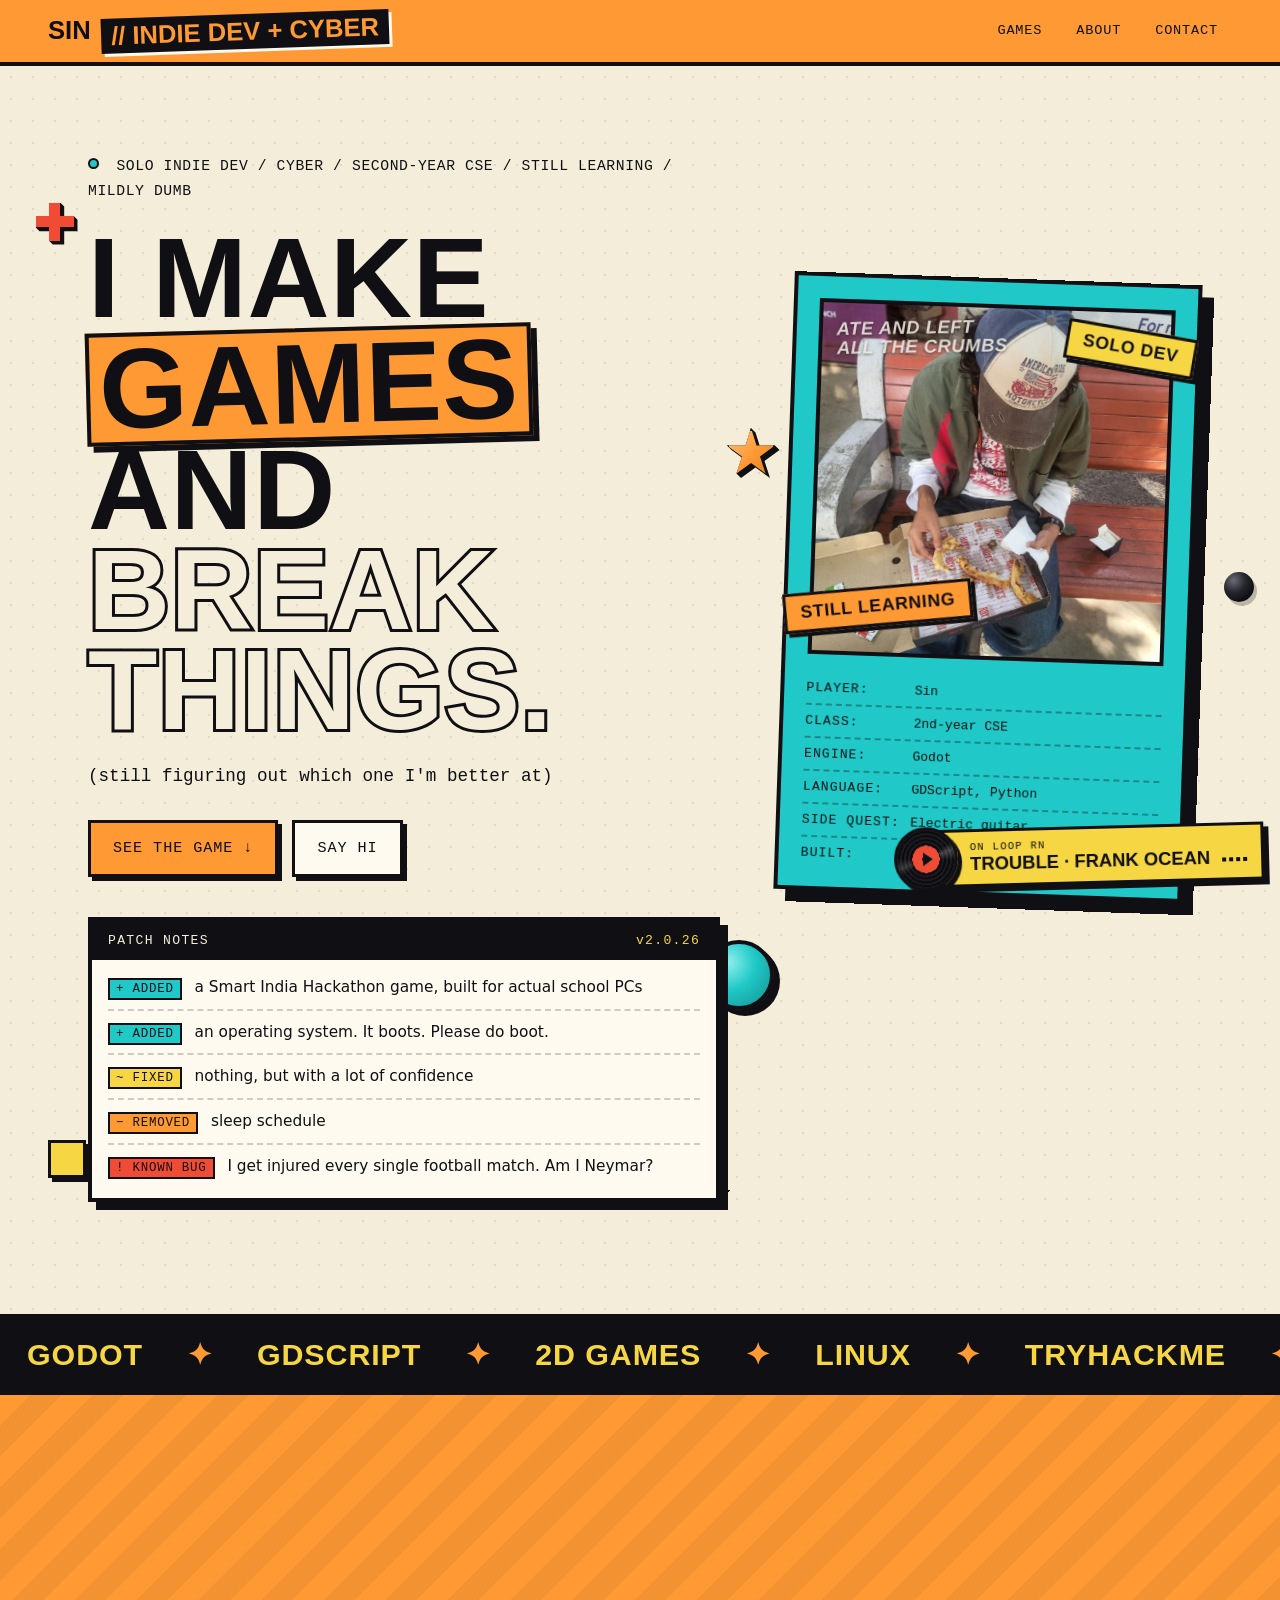
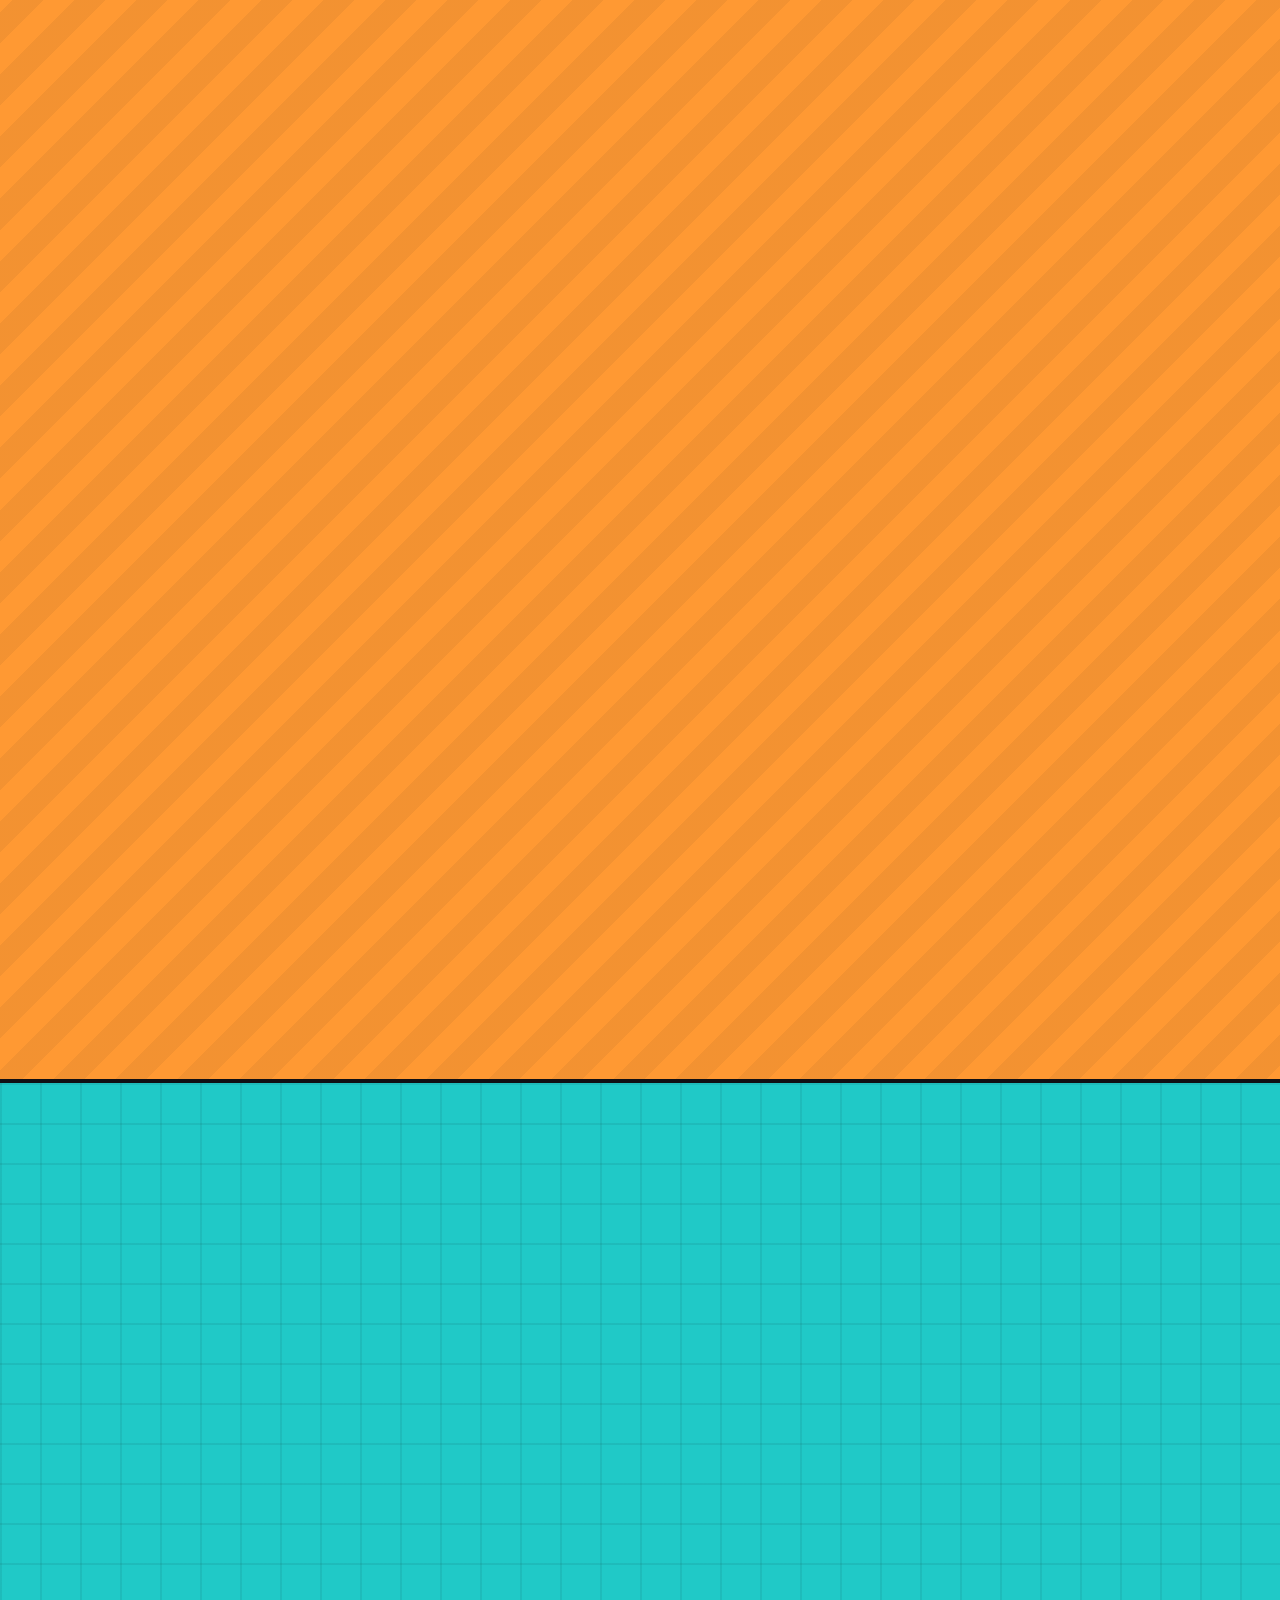
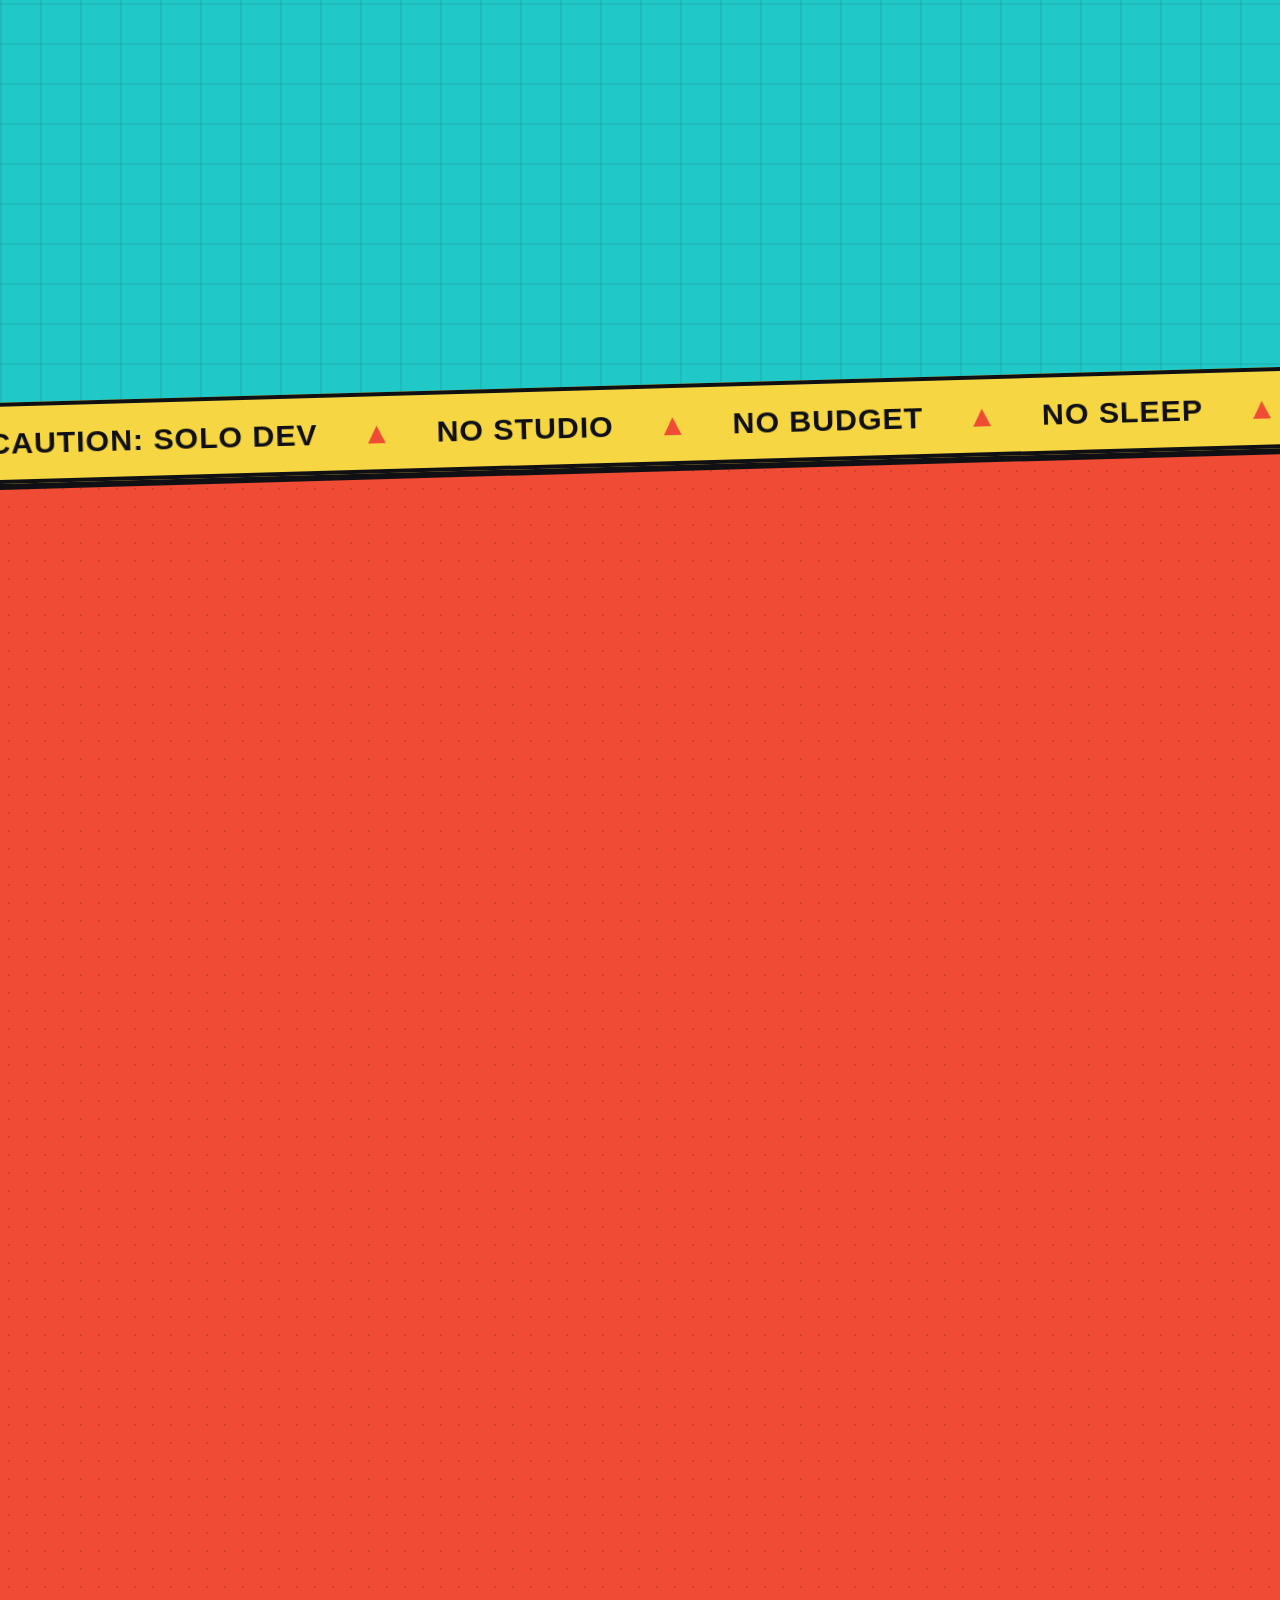
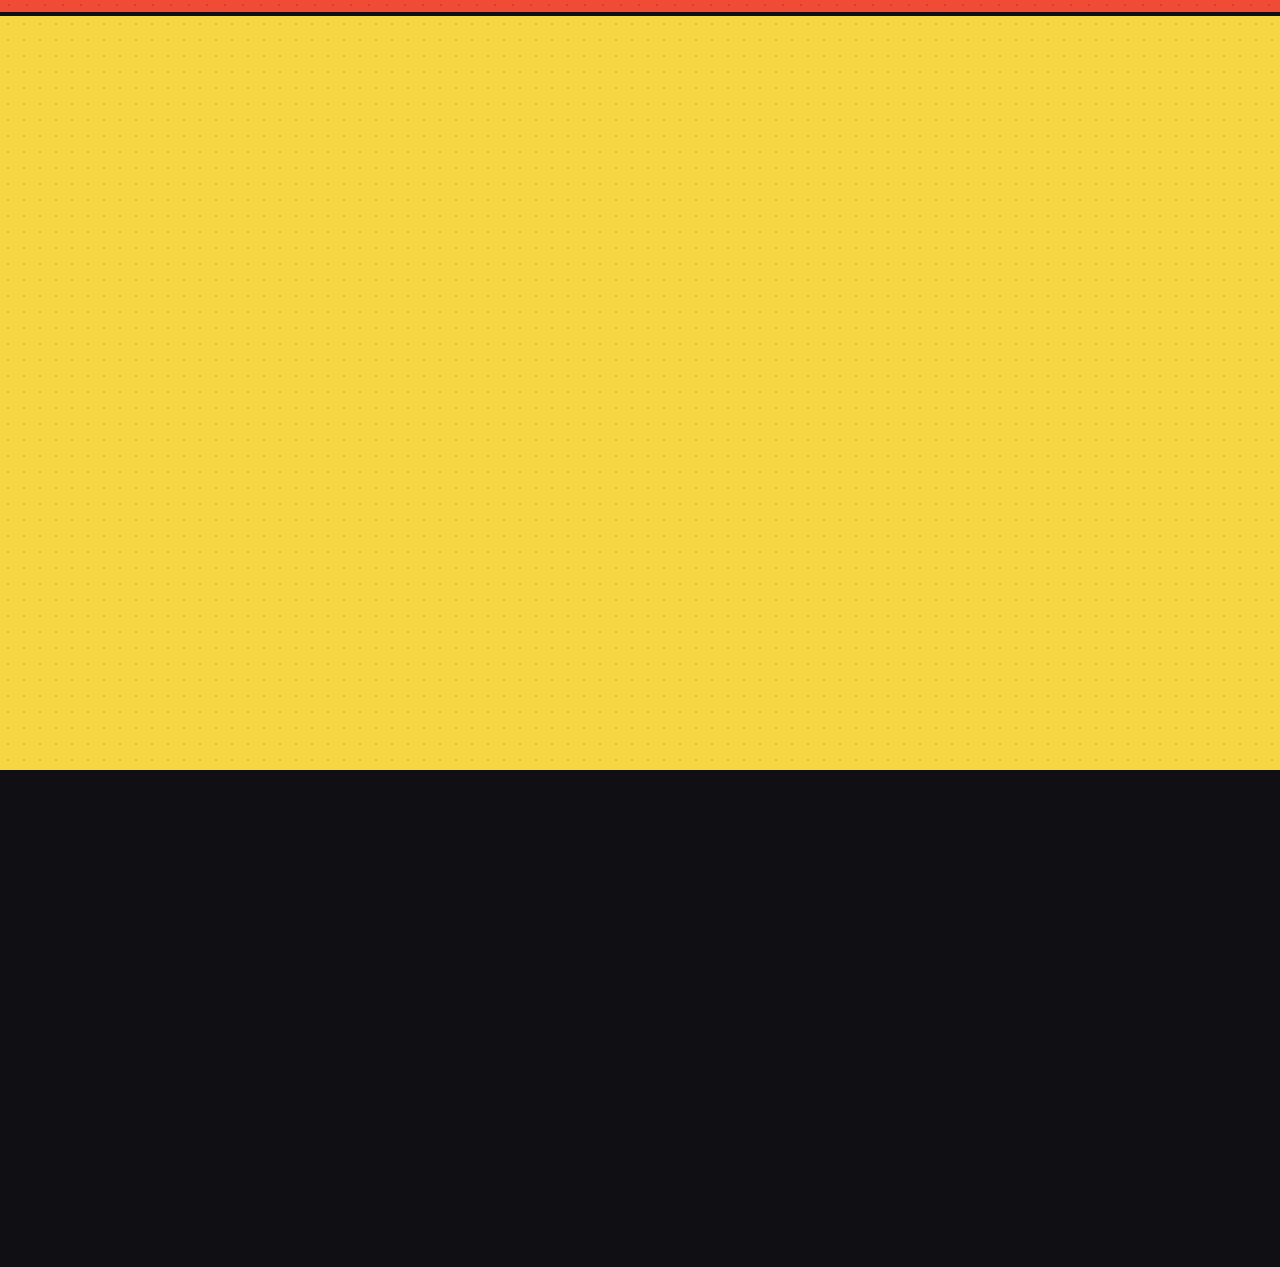
==== commit 6b774b80: "Leave SinOS out of the project cards (owner adds it separately) Section 01 shows only the SIH game a" ====
--- a/index.html
+++ b/index.html
@@ -124,9 +124,9 @@
         <div class="section-head">
           <div>
             <p class="kicker"><span class="section-num">01</span> Featured</p>
-            <h2 id="games-title">The work</h2>
-          </div>
-          <p class="section-desc">A game I'm proud of and an operating system I built from zero. What they do, what they look like, and honest credits.</p>
+            <h2 id="games-title">The game</h2>
+          </div>
+          <p class="section-desc">The one I'm proudest of. What it does, what it looks like, and honest credits.</p>
         </div>
         <div id="projects" class="projects">
           <noscript><p class="note">Turn on JavaScript to see the projects.</p></noscript>
@@ -195,7 +195,7 @@
         </div>
 
         <div class="stats">
-          <div class="stat stat-paper"><span class="stat-num" data-count="projects">2</span><span class="stat-label">projects shipped</span></div>
+          <div class="stat stat-paper"><span class="stat-num" data-count="projects">1</span><span class="stat-label">project shipped</span></div>
           <div class="stat stat-teal"><span class="stat-num">1</span><span class="stat-label">operating system that boots</span></div>
           <div class="stat stat-yellow"><span class="stat-num">2nd</span><span class="stat-label">year of CSE</span></div>
         </div>
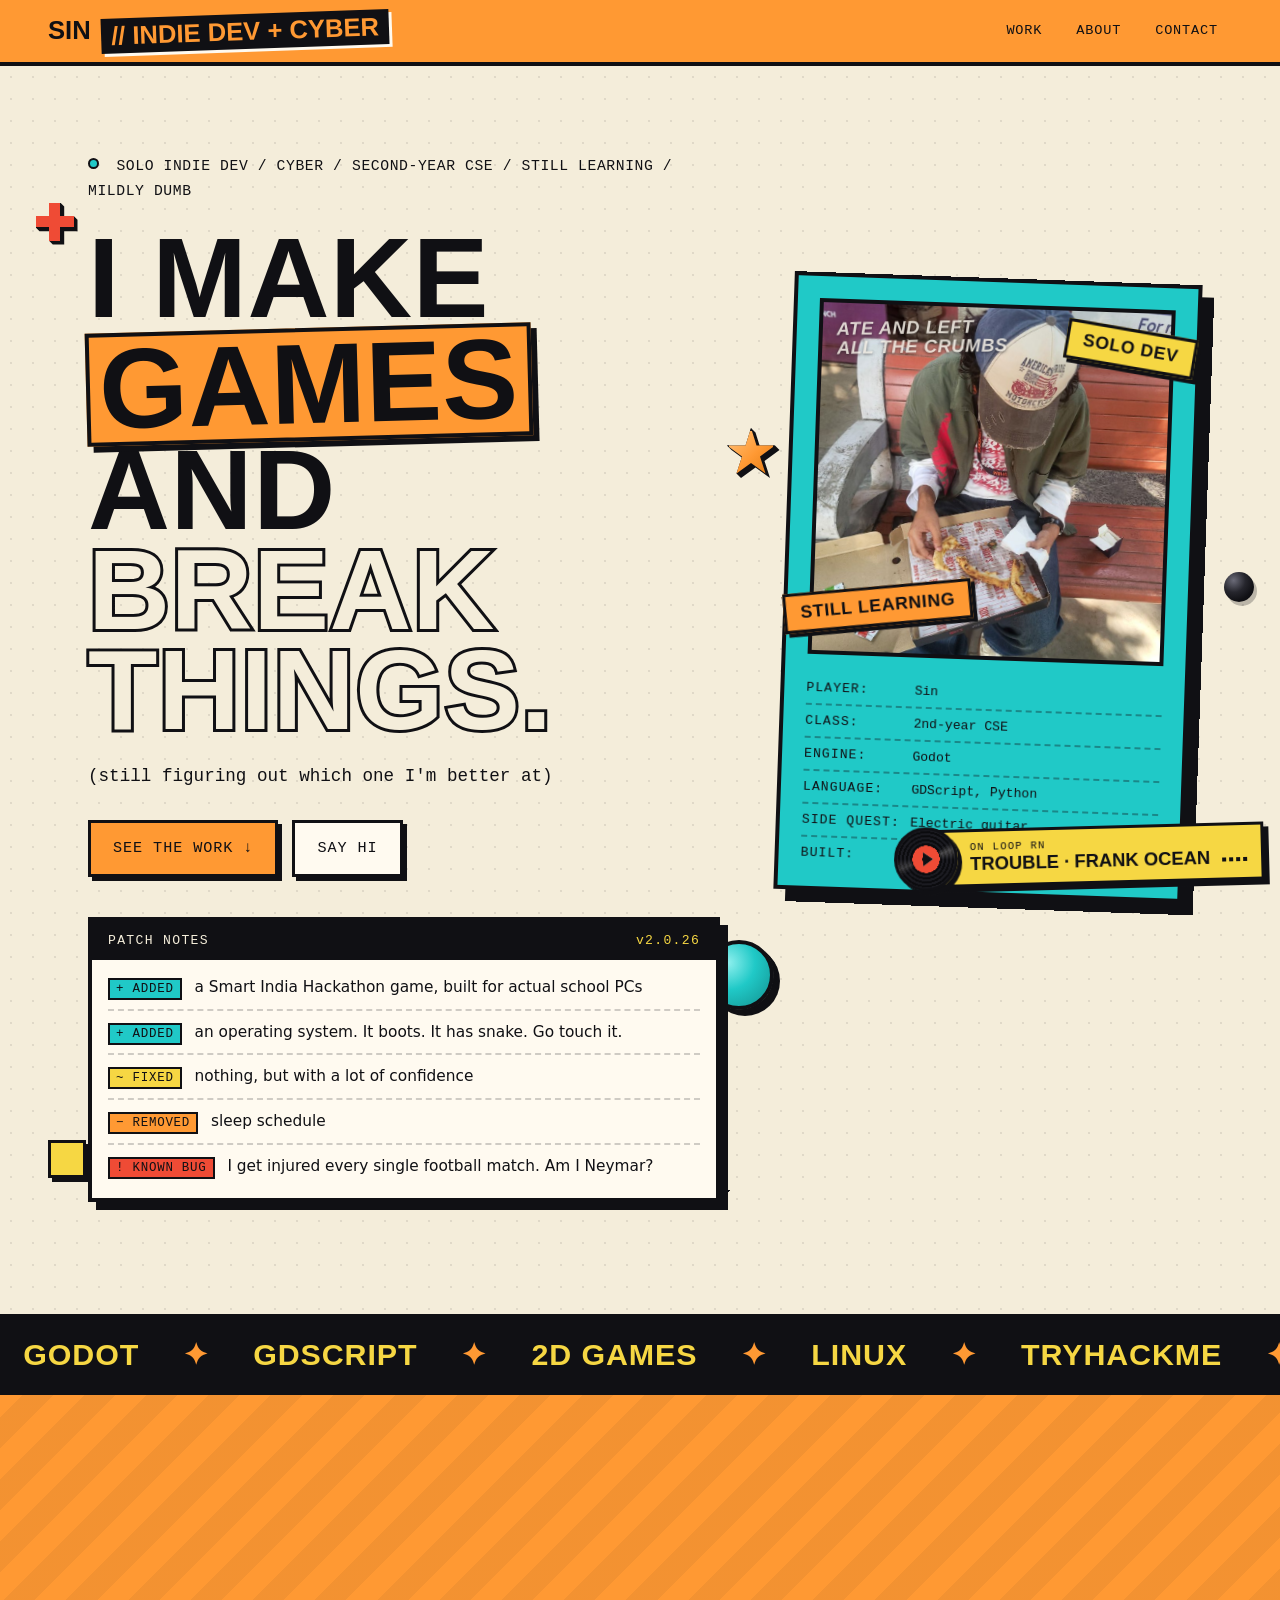
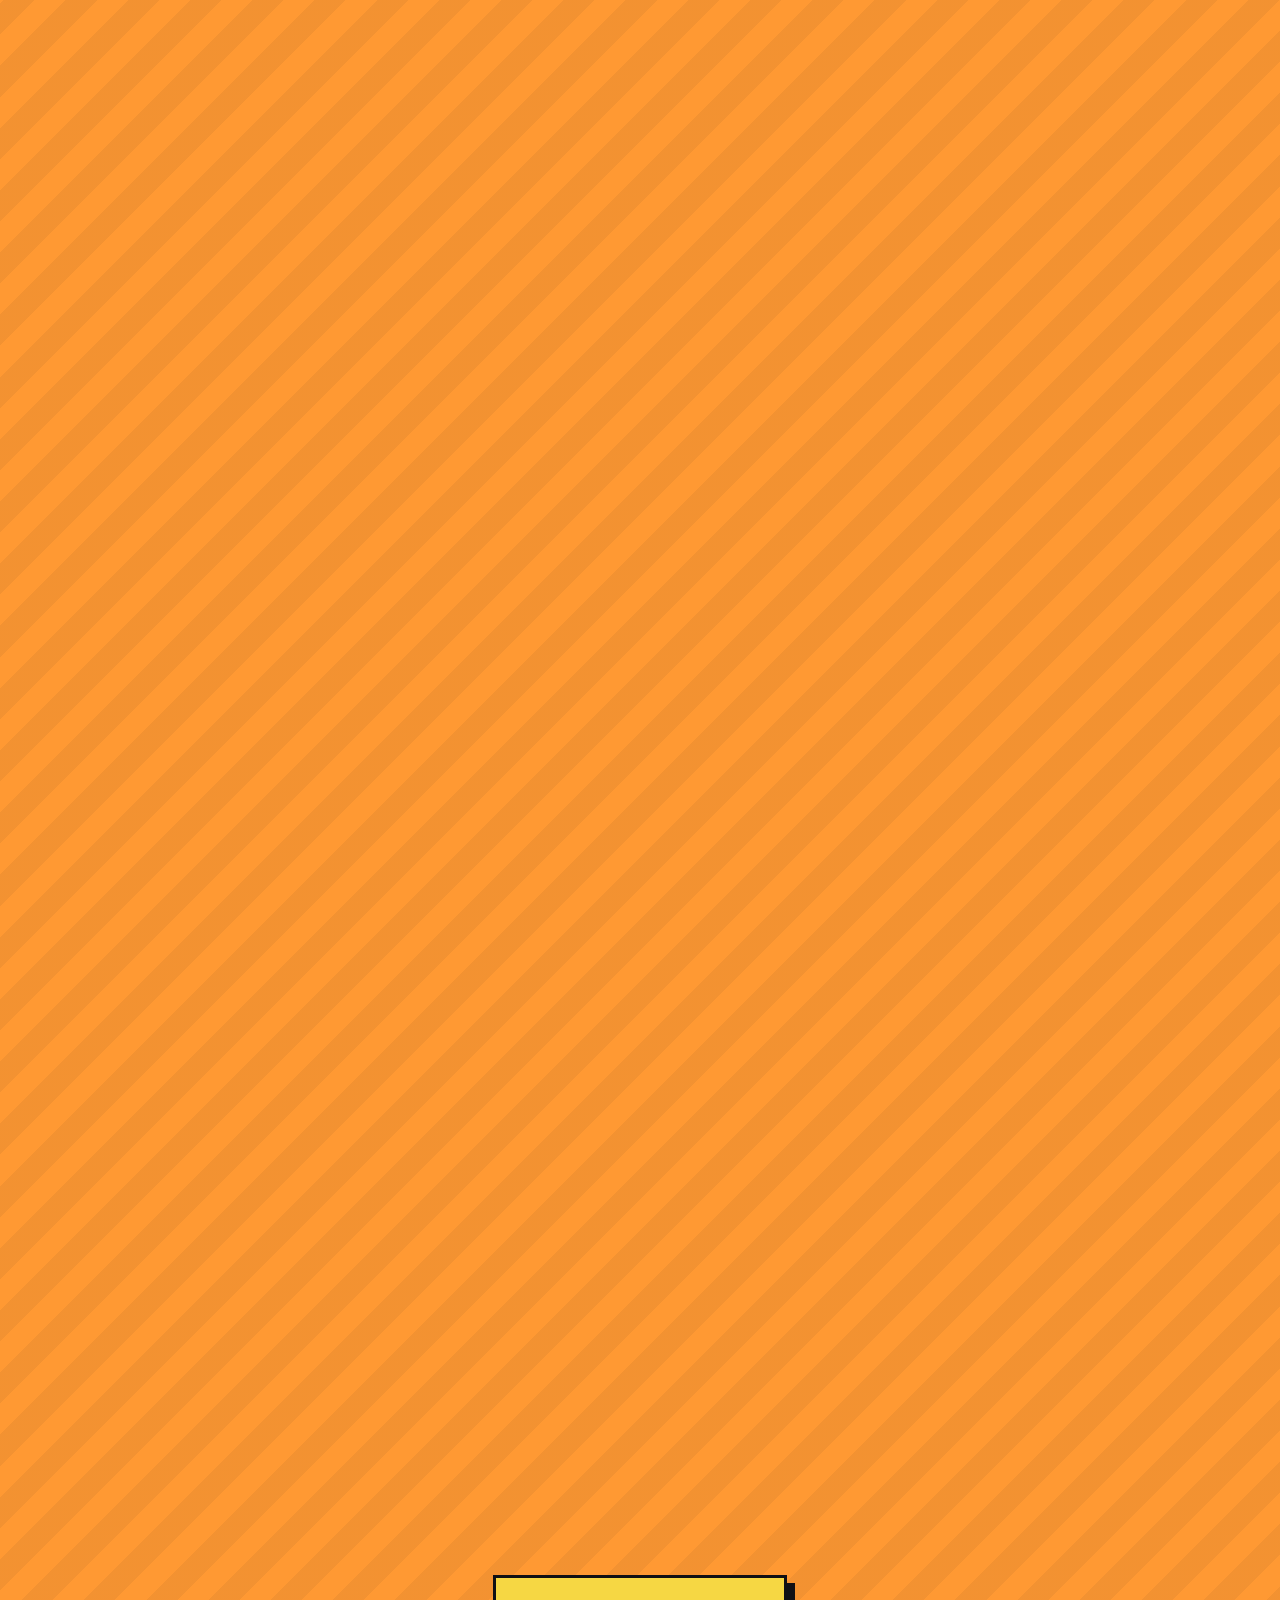
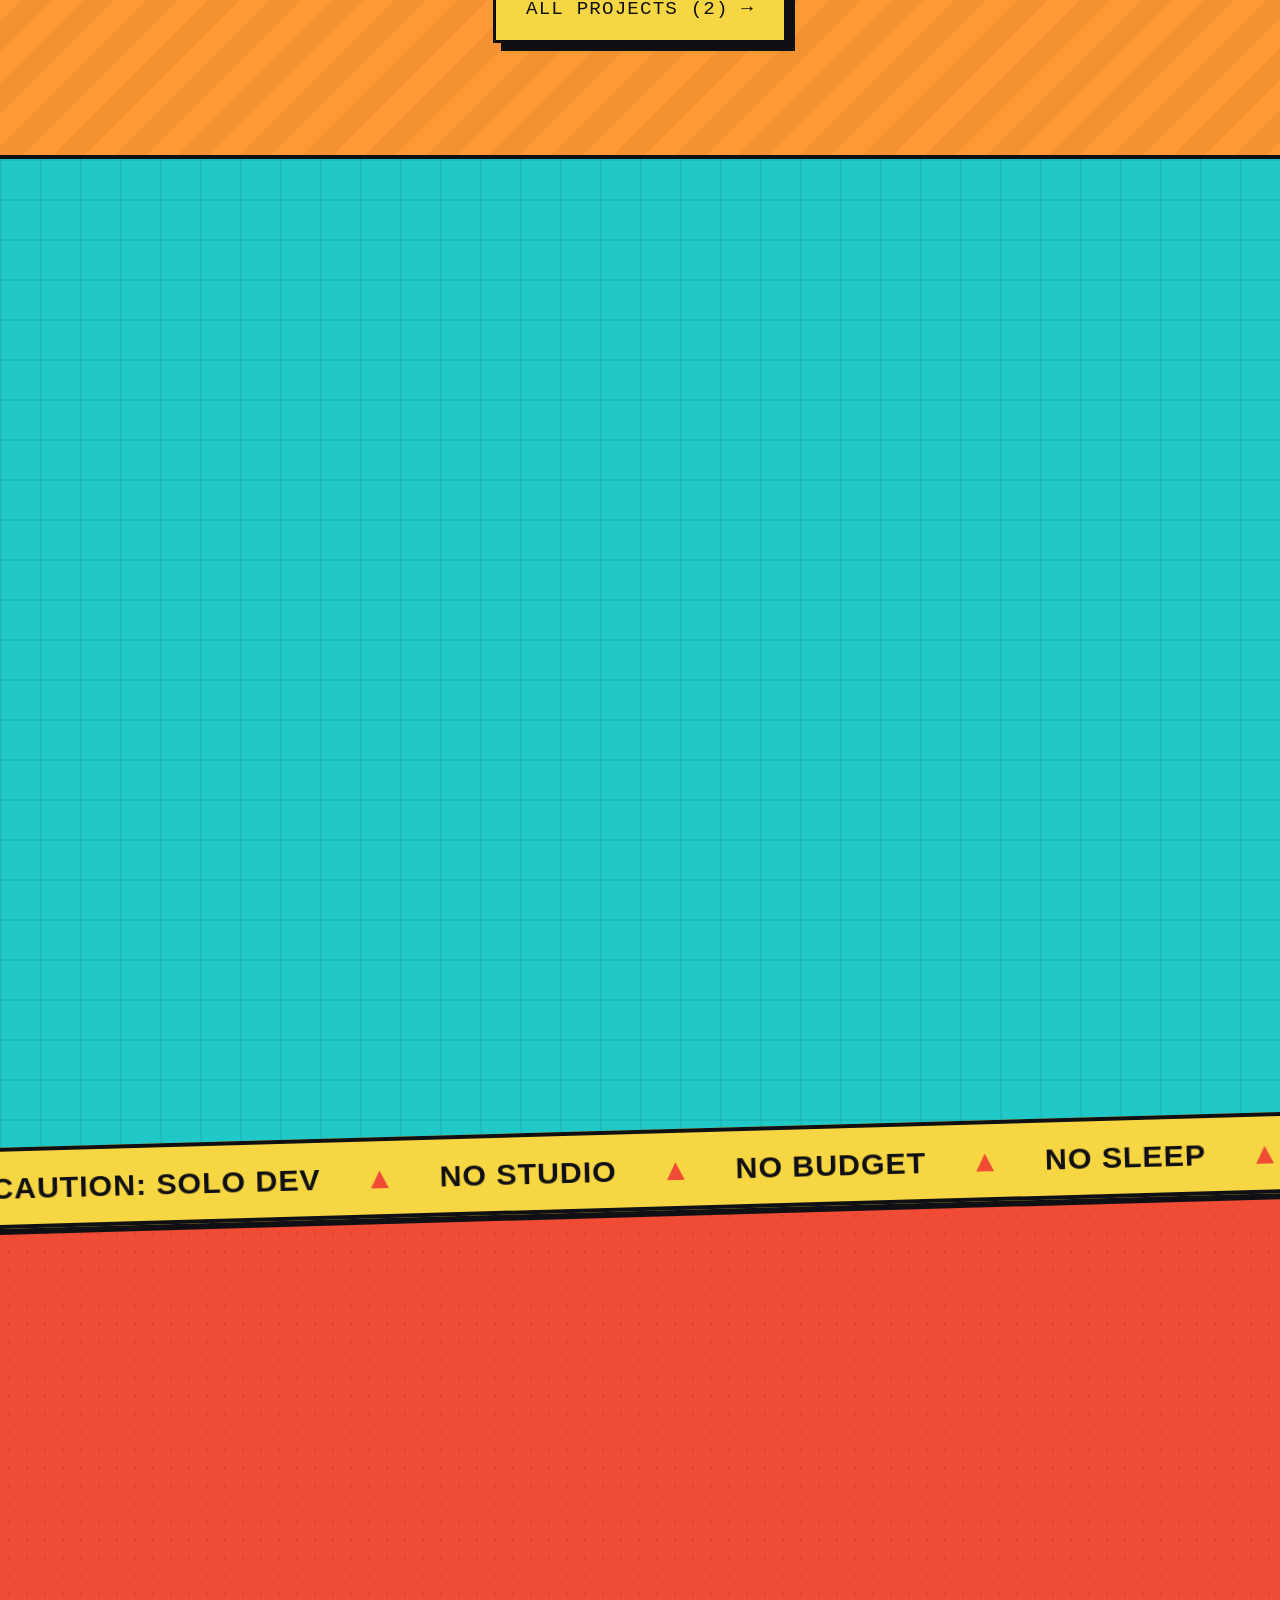
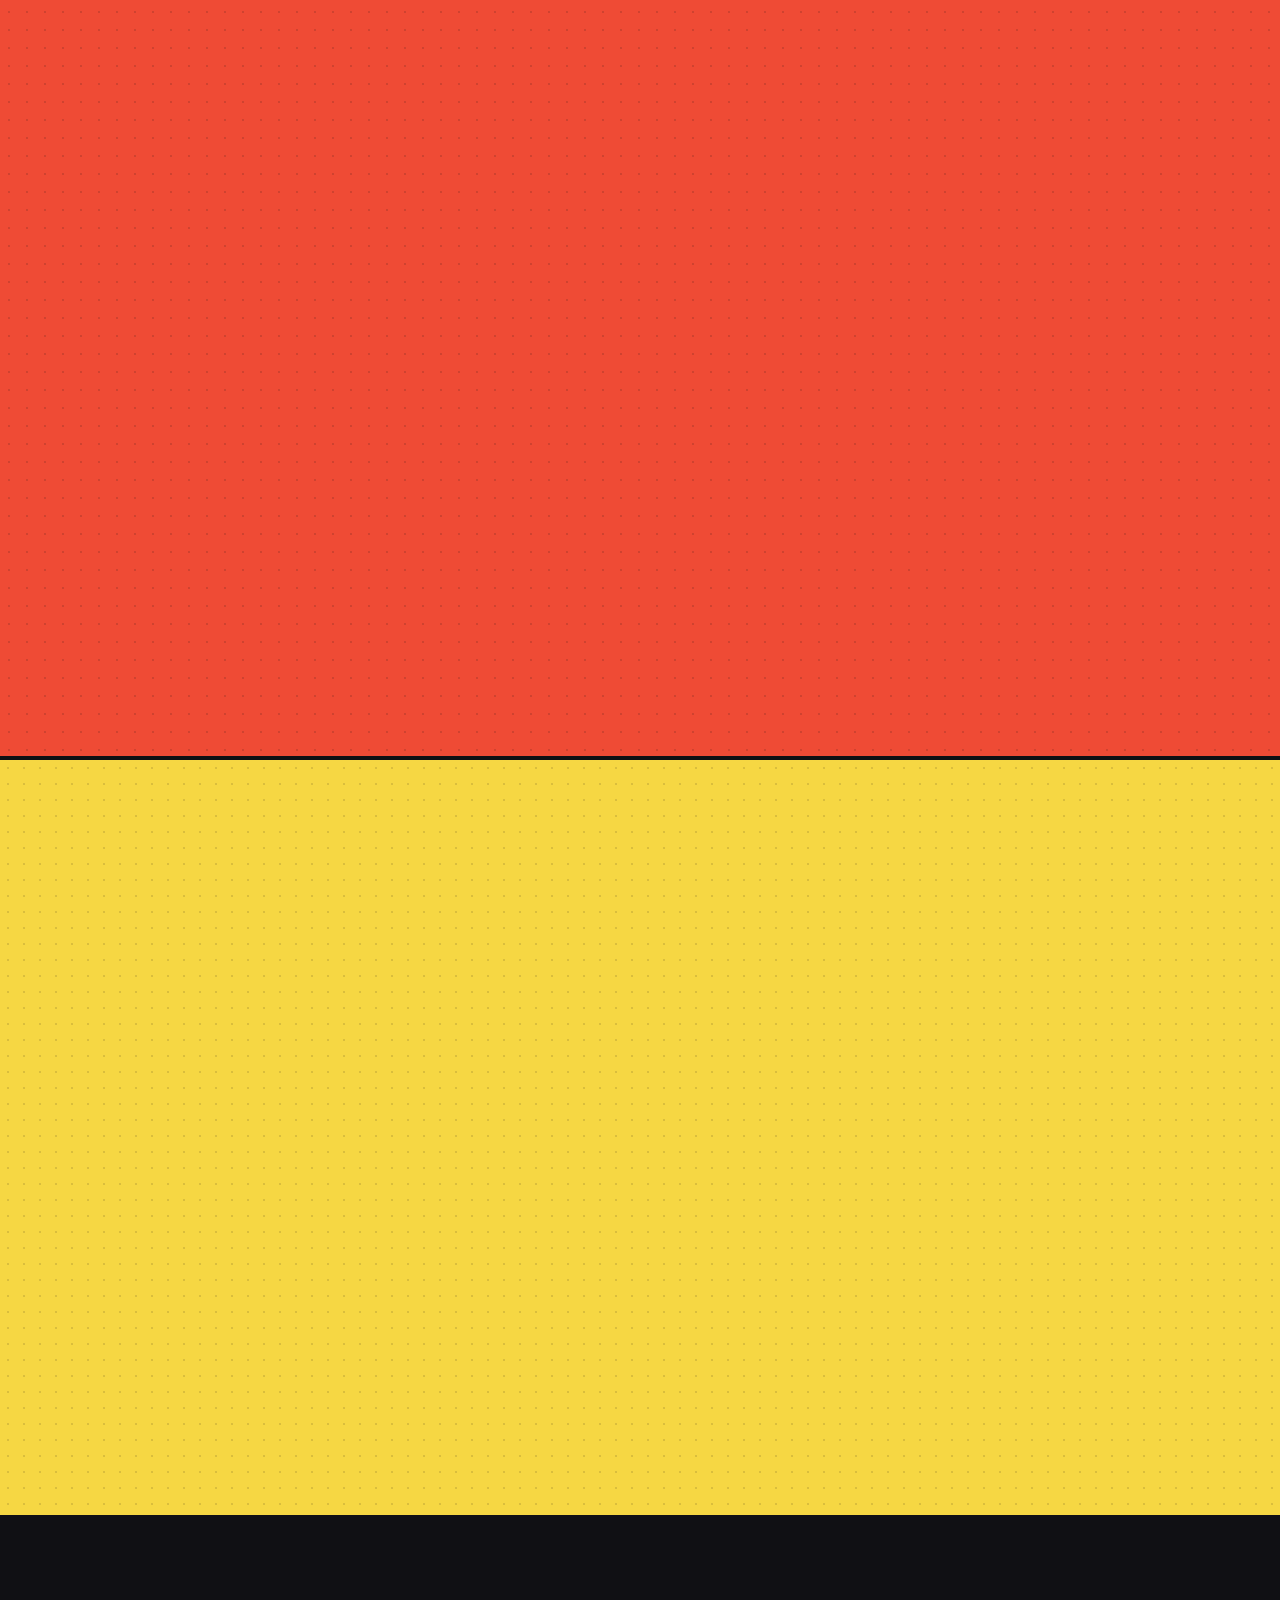
==== commit d3ae9a62: "Add SinOS detail page and an All projects page - projects/sinos.html: full SinOS page (screenshots, " ====
--- a/index.html
+++ b/index.html
@@ -38,7 +38,7 @@
       <span class="badge-tag">// INDIE DEV + CYBER</span>
     </a>
     <nav class="nav" aria-label="Main">
-      <a href="#games">Games</a>
+      <a href="#games">Work</a>
       <a href="#about">About</a>
       <a href="#contact">Contact</a>
     </nav>
@@ -69,7 +69,7 @@
           </h1>
           <p class="subhead">(still figuring out which one I'm better at)</p>
           <div class="hero-actions">
-            <a class="btn" href="#games">See the game ↓</a>
+            <a class="btn" href="#games">See the work ↓</a>
             <a class="btn btn-alt" href="#contact">Say hi</a>
           </div>
         </div>
@@ -100,7 +100,7 @@
           <p class="patch-title"><span>PATCH NOTES</span><span class="patch-ver">v2.0.26</span></p>
           <ul class="patch-list">
             <li><b class="p-add">+ ADDED</b> a Smart India Hackathon game, built for actual school PCs</li>
-            <li><b class="p-add">+ ADDED</b> an operating system. It boots. Please do boot.</li>
+            <li><b class="p-add">+ ADDED</b> an operating system. It boots. It has snake. Go touch it.</li>
             <li><b class="p-fix">~ FIXED</b> nothing, but with a lot of confidence</li>
             <li><b class="p-del">− REMOVED</b> sleep schedule</li>
             <li><b class="p-bug">! KNOWN BUG</b> I get injured every single football match. Am I Neymar?</li>
@@ -124,9 +124,9 @@
         <div class="section-head">
           <div>
             <p class="kicker"><span class="section-num">01</span> Featured</p>
-            <h2 id="games-title">The game</h2>
-          </div>
-          <p class="section-desc">The one I'm proudest of. What it does, what it looks like, and honest credits.</p>
+            <h2 id="games-title">The work</h2>
+          </div>
+          <p class="section-desc">The best of what I've shipped. Click into any of them for the full story, or dig through the whole pile.</p>
         </div>
         <div id="projects" class="projects">
           <noscript><p class="note">Turn on JavaScript to see the projects.</p></noscript>
@@ -149,6 +149,7 @@
             <p class="label">Just shipped</p>
             <h3 class="cook-title">SinOS</h3>
             <p>An operating system written from scratch, because apparently making games solo wasn't enough pain. Does it boot? Yes. Boot it yourself and play snake on it, right in your browser: <a href="sinos/">play SinOS</a>.</p>
+            <p class="cook-more"><a href="projects/sinos.html">View project &rarr;</a></p>
             <div class="progress progress-done" role="img" aria-label="Progress: booted, for real">
               <span class="progress-fill"></span>
               <span class="progress-text">BOOTED. FOR REAL.</span>
--- a/css/style.css
+++ b/css/style.css
@@ -353,6 +353,21 @@
 
 .project-grid { display: grid; gap: 32px; grid-template-columns: repeat(auto-fill, minmax(min(100%, 340px), 1fr)); }
 .project-grid .project-title { font-size: clamp(1.8rem, 4vw, 2.4rem); }
+.project-grid-solo { grid-template-columns: 1fr; }
+.project-grid-solo .project { display: grid; grid-template-columns: minmax(0, 1.2fr) minmax(0, 1fr); }
+.project-grid-solo .project > .media { border-bottom: 0; border-right: var(--border); display: flex; align-items: center; }
+.project-grid-solo .project > .media > * { width: 100%; }
+@media (max-width: 760px) {
+  .project-grid-solo .project { grid-template-columns: 1fr; }
+  .project-grid-solo .project > .media { border-right: 0; border-bottom: var(--border); }
+}
+.project-title-link { text-decoration: none; }
+.project-title-link:hover { text-decoration: underline; text-decoration-color: var(--saffron); text-decoration-thickness: 5px; }
+
+/* "All projects" button under the homepage cards */
+.all-projects { display: flex; justify-content: center; }
+.btn-big { font-size: clamp(1rem, 2.4vw, 1.2rem); padding: 16px 30px; box-shadow: var(--shadow); }
+.btn-big:hover { box-shadow: 10px 10px 0 var(--ink); }
 
 /* ---------- tags ---------- */
 .tags { list-style: none; margin: 16px 0 0; padding: 0; display: flex; flex-wrap: wrap; gap: 8px; }
@@ -371,6 +386,9 @@
 .cook-saffron { background: var(--saffron); }
 .cook-link { text-decoration: none; }
 .cook-link:hover .cook-title { text-decoration: underline; text-decoration-color: var(--ink); text-decoration-thickness: 4px; }
+.cook-more { margin-top: 14px; }
+.cook-more a { display: inline-block; font-family: var(--font-mono); font-weight: 500; font-size: 0.9rem; text-transform: uppercase; letter-spacing: 0.06em; text-decoration: none; background: var(--ink); color: var(--teal); padding: 7px 12px; box-shadow: 3px 3px 0 var(--saffron); transition: transform 0.12s ease, box-shadow 0.12s ease; }
+.cook-more a:hover { transform: translate(-2px, -2px); box-shadow: 5px 5px 0 var(--saffron); }
 .cook-main .label { display: inline-block; align-self: flex-start; background: var(--ink); color: var(--teal); padding: 3px 8px; }
 
 .progress { position: relative; margin-top: auto; height: 36px; border: 3px solid var(--ink); background: var(--paper); overflow: hidden; }
